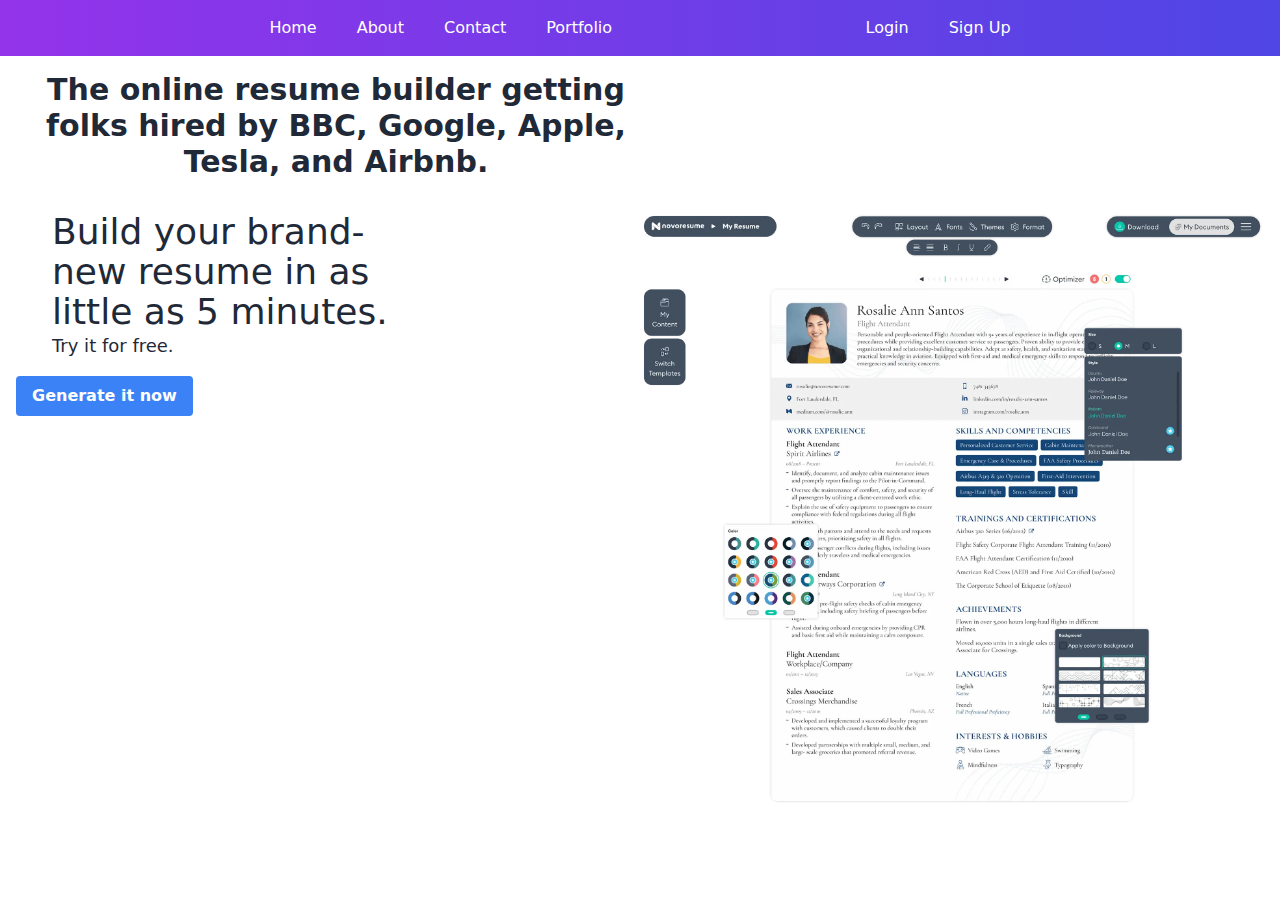
==== src/index.html @ a404d84d "middle section is created" ====
<!DOCTYPE html>
<html lang="en">
<head>
    <meta charset="UTF-8">
    <meta name="viewport" content="width=device-width, initial-scale=1.0">
    <title>Document</title>
    <link rel="stylesheet" href="output.css">
</head>
<body>
   <!-- navbar -->
   <nav class="flex justify-evenly items-center bg-gradient-to-r from-purple-600 to-indigo-600 p-4 fixed top-0 left-0 right-0">
    <ul class="flex gap-10">
        <li><a href="index.html" class="text-white hover:text-yellow-300">Home</a></li>
        <li><a href="about.html" class="text-white hover:text-yellow-300">About</a></li>
        <li><a href="contact.html" class="text-white hover:text-yellow-300">Contact</a></li>
        <li><a href="https://prateekyadav01.github.io/Prateek-portfolio/" class="text-white hover:text-yellow-300">Portfolio</a></li>
    </ul>
    <ul class="flex gap-10">
        <li><a href="" class="text-white hover:text-yellow-300">Login</a></li>
        <li><a href="" class="text-white hover:text-yellow-300">Sign Up</a></li>
    </ul>
</nav>


    <!-- middle  -->
    <div class="container mx-auto px-4 py-8 mt-10">
        <h1 class="text-3xl md:text-2xl lg:text-3xl w-[50vw] font-semibold text-center text-gray-800 mb-8">The online resume builder getting folks hired by BBC, Google, Apple, Tesla, and Airbnb.</h1>
        <div class="flex flex-col md:flex-row  justify-center">
            <div class="text-center md:text-left md:w-1/2 md:pr-8">
                <h2 class="text-2xl md:text-3xl lg:text-4xl w-[30vw] ml-9 text-gray-800 mb-4">Build your brand-new resume in as little as 5 minutes.
                    <span class="block text-sm md:text-base lg:text-lg">Try it for free.</span>
                </h2>
                <button class="bg-blue-500 hover:bg-blue-600 text-white font-bold py-2 px-4 rounded">Generate it now</button>
            </div>
            <div class="md:w-1/2 mt-6 md:mt-0">
                <img class="w-full h-auto" src="../images/middleImage.webp" alt="Desktop_Image">
            </div>
        </div>
    </div>
    

</body>
</html>
---- src/output.css ----
/*
! tailwindcss v3.4.3 | MIT License | https://tailwindcss.com
*/

/*
1. Prevent padding and border from affecting element width. (https://github.com/mozdevs/cssremedy/issues/4)
2. Allow adding a border to an element by just adding a border-width. (https://github.com/tailwindcss/tailwindcss/pull/116)
*/

*,
::before,
::after {
  box-sizing: border-box;
  /* 1 */
  border-width: 0;
  /* 2 */
  border-style: solid;
  /* 2 */
  border-color: #e5e7eb;
  /* 2 */
}

::before,
::after {
  --tw-content: '';
}

/*
1. Use a consistent sensible line-height in all browsers.
2. Prevent adjustments of font size after orientation changes in iOS.
3. Use a more readable tab size.
4. Use the user's configured `sans` font-family by default.
5. Use the user's configured `sans` font-feature-settings by default.
6. Use the user's configured `sans` font-variation-settings by default.
7. Disable tap highlights on iOS
*/

html,
:host {
  line-height: 1.5;
  /* 1 */
  -webkit-text-size-adjust: 100%;
  /* 2 */
  -moz-tab-size: 4;
  /* 3 */
  -o-tab-size: 4;
     tab-size: 4;
  /* 3 */
  font-family: ui-sans-serif, system-ui, sans-serif, "Apple Color Emoji", "Segoe UI Emoji", "Segoe UI Symbol", "Noto Color Emoji";
  /* 4 */
  font-feature-settings: normal;
  /* 5 */
  font-variation-settings: normal;
  /* 6 */
  -webkit-tap-highlight-color: transparent;
  /* 7 */
}

/*
1. Remove the margin in all browsers.
2. Inherit line-height from `html` so users can set them as a class directly on the `html` element.
*/

body {
  margin: 0;
  /* 1 */
  line-height: inherit;
  /* 2 */
}

/*
1. Add the correct height in Firefox.
2. Correct the inheritance of border color in Firefox. (https://bugzilla.mozilla.org/show_bug.cgi?id=190655)
3. Ensure horizontal rules are visible by default.
*/

hr {
  height: 0;
  /* 1 */
  color: inherit;
  /* 2 */
  border-top-width: 1px;
  /* 3 */
}

/*
Add the correct text decoration in Chrome, Edge, and Safari.
*/

abbr:where([title]) {
  -webkit-text-decoration: underline dotted;
          text-decoration: underline dotted;
}

/*
Remove the default font size and weight for headings.
*/

h1,
h2,
h3,
h4,
h5,
h6 {
  font-size: inherit;
  font-weight: inherit;
}

/*
Reset links to optimize for opt-in styling instead of opt-out.
*/

a {
  color: inherit;
  text-decoration: inherit;
}

/*
Add the correct font weight in Edge and Safari.
*/

b,
strong {
  font-weight: bolder;
}

/*
1. Use the user's configured `mono` font-family by default.
2. Use the user's configured `mono` font-feature-settings by default.
3. Use the user's configured `mono` font-variation-settings by default.
4. Correct the odd `em` font sizing in all browsers.
*/

code,
kbd,
samp,
pre {
  font-family: ui-monospace, SFMono-Regular, Menlo, Monaco, Consolas, "Liberation Mono", "Courier New", monospace;
  /* 1 */
  font-feature-settings: normal;
  /* 2 */
  font-variation-settings: normal;
  /* 3 */
  font-size: 1em;
  /* 4 */
}

/*
Add the correct font size in all browsers.
*/

small {
  font-size: 80%;
}

/*
Prevent `sub` and `sup` elements from affecting the line height in all browsers.
*/

sub,
sup {
  font-size: 75%;
  line-height: 0;
  position: relative;
  vertical-align: baseline;
}

sub {
  bottom: -0.25em;
}

sup {
  top: -0.5em;
}

/*
1. Remove text indentation from table contents in Chrome and Safari. (https://bugs.chromium.org/p/chromium/issues/detail?id=999088, https://bugs.webkit.org/show_bug.cgi?id=201297)
2. Correct table border color inheritance in all Chrome and Safari. (https://bugs.chromium.org/p/chromium/issues/detail?id=935729, https://bugs.webkit.org/show_bug.cgi?id=195016)
3. Remove gaps between table borders by default.
*/

table {
  text-indent: 0;
  /* 1 */
  border-color: inherit;
  /* 2 */
  border-collapse: collapse;
  /* 3 */
}

/*
1. Change the font styles in all browsers.
2. Remove the margin in Firefox and Safari.
3. Remove default padding in all browsers.
*/

button,
input,
optgroup,
select,
textarea {
  font-family: inherit;
  /* 1 */
  font-feature-settings: inherit;
  /* 1 */
  font-variation-settings: inherit;
  /* 1 */
  font-size: 100%;
  /* 1 */
  font-weight: inherit;
  /* 1 */
  line-height: inherit;
  /* 1 */
  letter-spacing: inherit;
  /* 1 */
  color: inherit;
  /* 1 */
  margin: 0;
  /* 2 */
  padding: 0;
  /* 3 */
}

/*
Remove the inheritance of text transform in Edge and Firefox.
*/

button,
select {
  text-transform: none;
}

/*
1. Correct the inability to style clickable types in iOS and Safari.
2. Remove default button styles.
*/

button,
input:where([type='button']),
input:where([type='reset']),
input:where([type='submit']) {
  -webkit-appearance: button;
  /* 1 */
  background-color: transparent;
  /* 2 */
  background-image: none;
  /* 2 */
}

/*
Use the modern Firefox focus style for all focusable elements.
*/

:-moz-focusring {
  outline: auto;
}

/*
Remove the additional `:invalid` styles in Firefox. (https://github.com/mozilla/gecko-dev/blob/2f9eacd9d3d995c937b4251a5557d95d494c9be1/layout/style/res/forms.css#L728-L737)
*/

:-moz-ui-invalid {
  box-shadow: none;
}

/*
Add the correct vertical alignment in Chrome and Firefox.
*/

progress {
  vertical-align: baseline;
}

/*
Correct the cursor style of increment and decrement buttons in Safari.
*/

::-webkit-inner-spin-button,
::-webkit-outer-spin-button {
  height: auto;
}

/*
1. Correct the odd appearance in Chrome and Safari.
2. Correct the outline style in Safari.
*/

[type='search'] {
  -webkit-appearance: textfield;
  /* 1 */
  outline-offset: -2px;
  /* 2 */
}

/*
Remove the inner padding in Chrome and Safari on macOS.
*/

::-webkit-search-decoration {
  -webkit-appearance: none;
}

/*
1. Correct the inability to style clickable types in iOS and Safari.
2. Change font properties to `inherit` in Safari.
*/

::-webkit-file-upload-button {
  -webkit-appearance: button;
  /* 1 */
  font: inherit;
  /* 2 */
}

/*
Add the correct display in Chrome and Safari.
*/

summary {
  display: list-item;
}

/*
Removes the default spacing and border for appropriate elements.
*/

blockquote,
dl,
dd,
h1,
h2,
h3,
h4,
h5,
h6,
hr,
figure,
p,
pre {
  margin: 0;
}

fieldset {
  margin: 0;
  padding: 0;
}

legend {
  padding: 0;
}

ol,
ul,
menu {
  list-style: none;
  margin: 0;
  padding: 0;
}

/*
Reset default styling for dialogs.
*/

dialog {
  padding: 0;
}

/*
Prevent resizing textareas horizontally by default.
*/

textarea {
  resize: vertical;
}

/*
1. Reset the default placeholder opacity in Firefox. (https://github.com/tailwindlabs/tailwindcss/issues/3300)
2. Set the default placeholder color to the user's configured gray 400 color.
*/

input::-moz-placeholder, textarea::-moz-placeholder {
  opacity: 1;
  /* 1 */
  color: #9ca3af;
  /* 2 */
}

input::placeholder,
textarea::placeholder {
  opacity: 1;
  /* 1 */
  color: #9ca3af;
  /* 2 */
}

/*
Set the default cursor for buttons.
*/

button,
[role="button"] {
  cursor: pointer;
}

/*
Make sure disabled buttons don't get the pointer cursor.
*/

:disabled {
  cursor: default;
}

/*
1. Make replaced elements `display: block` by default. (https://github.com/mozdevs/cssremedy/issues/14)
2. Add `vertical-align: middle` to align replaced elements more sensibly by default. (https://github.com/jensimmons/cssremedy/issues/14#issuecomment-634934210)
   This can trigger a poorly considered lint error in some tools but is included by design.
*/

img,
svg,
video,
canvas,
audio,
iframe,
embed,
object {
  display: block;
  /* 1 */
  vertical-align: middle;
  /* 2 */
}

/*
Constrain images and videos to the parent width and preserve their intrinsic aspect ratio. (https://github.com/mozdevs/cssremedy/issues/14)
*/

img,
video {
  max-width: 100%;
  height: auto;
}

/* Make elements with the HTML hidden attribute stay hidden by default */

[hidden] {
  display: none;
}

*, ::before, ::after {
  --tw-border-spacing-x: 0;
  --tw-border-spacing-y: 0;
  --tw-translate-x: 0;
  --tw-translate-y: 0;
  --tw-rotate: 0;
  --tw-skew-x: 0;
  --tw-skew-y: 0;
  --tw-scale-x: 1;
  --tw-scale-y: 1;
  --tw-pan-x:  ;
  --tw-pan-y:  ;
  --tw-pinch-zoom:  ;
  --tw-scroll-snap-strictness: proximity;
  --tw-gradient-from-position:  ;
  --tw-gradient-via-position:  ;
  --tw-gradient-to-position:  ;
  --tw-ordinal:  ;
  --tw-slashed-zero:  ;
  --tw-numeric-figure:  ;
  --tw-numeric-spacing:  ;
  --tw-numeric-fraction:  ;
  --tw-ring-inset:  ;
  --tw-ring-offset-width: 0px;
  --tw-ring-offset-color: #fff;
  --tw-ring-color: rgb(59 130 246 / 0.5);
  --tw-ring-offset-shadow: 0 0 #0000;
  --tw-ring-shadow: 0 0 #0000;
  --tw-shadow: 0 0 #0000;
  --tw-shadow-colored: 0 0 #0000;
  --tw-blur:  ;
  --tw-brightness:  ;
  --tw-contrast:  ;
  --tw-grayscale:  ;
  --tw-hue-rotate:  ;
  --tw-invert:  ;
  --tw-saturate:  ;
  --tw-sepia:  ;
  --tw-drop-shadow:  ;
  --tw-backdrop-blur:  ;
  --tw-backdrop-brightness:  ;
  --tw-backdrop-contrast:  ;
  --tw-backdrop-grayscale:  ;
  --tw-backdrop-hue-rotate:  ;
  --tw-backdrop-invert:  ;
  --tw-backdrop-opacity:  ;
  --tw-backdrop-saturate:  ;
  --tw-backdrop-sepia:  ;
  --tw-contain-size:  ;
  --tw-contain-layout:  ;
  --tw-contain-paint:  ;
  --tw-contain-style:  ;
}

::backdrop {
  --tw-border-spacing-x: 0;
  --tw-border-spacing-y: 0;
  --tw-translate-x: 0;
  --tw-translate-y: 0;
  --tw-rotate: 0;
  --tw-skew-x: 0;
  --tw-skew-y: 0;
  --tw-scale-x: 1;
  --tw-scale-y: 1;
  --tw-pan-x:  ;
  --tw-pan-y:  ;
  --tw-pinch-zoom:  ;
  --tw-scroll-snap-strictness: proximity;
  --tw-gradient-from-position:  ;
  --tw-gradient-via-position:  ;
  --tw-gradient-to-position:  ;
  --tw-ordinal:  ;
  --tw-slashed-zero:  ;
  --tw-numeric-figure:  ;
  --tw-numeric-spacing:  ;
  --tw-numeric-fraction:  ;
  --tw-ring-inset:  ;
  --tw-ring-offset-width: 0px;
  --tw-ring-offset-color: #fff;
  --tw-ring-color: rgb(59 130 246 / 0.5);
  --tw-ring-offset-shadow: 0 0 #0000;
  --tw-ring-shadow: 0 0 #0000;
  --tw-shadow: 0 0 #0000;
  --tw-shadow-colored: 0 0 #0000;
  --tw-blur:  ;
  --tw-brightness:  ;
  --tw-contrast:  ;
  --tw-grayscale:  ;
  --tw-hue-rotate:  ;
  --tw-invert:  ;
  --tw-saturate:  ;
  --tw-sepia:  ;
  --tw-drop-shadow:  ;
  --tw-backdrop-blur:  ;
  --tw-backdrop-brightness:  ;
  --tw-backdrop-contrast:  ;
  --tw-backdrop-grayscale:  ;
  --tw-backdrop-hue-rotate:  ;
  --tw-backdrop-invert:  ;
  --tw-backdrop-opacity:  ;
  --tw-backdrop-saturate:  ;
  --tw-backdrop-sepia:  ;
  --tw-contain-size:  ;
  --tw-contain-layout:  ;
  --tw-contain-paint:  ;
  --tw-contain-style:  ;
}

.container {
  width: 100%;
}

@media (min-width: 640px) {
  .container {
    max-width: 640px;
  }
}

@media (min-width: 768px) {
  .container {
    max-width: 768px;
  }
}

@media (min-width: 1024px) {
  .container {
    max-width: 1024px;
  }
}

@media (min-width: 1280px) {
  .container {
    max-width: 1280px;
  }
}

@media (min-width: 1536px) {
  .container {
    max-width: 1536px;
  }
}

.fixed {
  position: fixed;
}

.top-0 {
  top: 0px;
}

.left-0 {
  left: 0px;
}

.right-0 {
  right: 0px;
}

.mx-auto {
  margin-left: auto;
  margin-right: auto;
}

.mb-4 {
  margin-bottom: 1rem;
}

.mb-8 {
  margin-bottom: 2rem;
}

.mt-6 {
  margin-top: 1.5rem;
}

.mt-10 {
  margin-top: 2.5rem;
}

.ml-9 {
  margin-left: 2.25rem;
}

.block {
  display: block;
}

.flex {
  display: flex;
}

.h-\[\] {
  height: ;
}

.h-\[80vh\] {
  height: 80vh;
}

.h-\[100vh\] {
  height: 100vh;
}

.h-\[120vh\] {
  height: 120vh;
}

.h-auto {
  height: auto;
}

.w-\[\] {
  width: ;
}

.w-\[80\] {
  width: 80;
}

.w-\[80vw\] {
  width: 80vw;
}

.w-\[100vw\] {
  width: 100vw;
}

.w-full {
  width: 100%;
}

.w-\[30vw\] {
  width: 30vw;
}

.w-\[50vw\] {
  width: 50vw;
}

.flex-col {
  flex-direction: column;
}

.items-center {
  align-items: center;
}

.justify-center {
  justify-content: center;
}

.justify-between {
  justify-content: space-between;
}

.justify-evenly {
  justify-content: space-evenly;
}

.gap-4 {
  gap: 1rem;
}

.gap-10 {
  gap: 2.5rem;
}

.rounded {
  border-radius: 0.25rem;
}

.bg-slate-600 {
  --tw-bg-opacity: 1;
  background-color: rgb(71 85 105 / var(--tw-bg-opacity));
}

.bg-gray-200 {
  --tw-bg-opacity: 1;
  background-color: rgb(229 231 235 / var(--tw-bg-opacity));
}

.bg-gray-600 {
  --tw-bg-opacity: 1;
  background-color: rgb(75 85 99 / var(--tw-bg-opacity));
}

.bg-blue-500 {
  --tw-bg-opacity: 1;
  background-color: rgb(59 130 246 / var(--tw-bg-opacity));
}

.bg-gradient-to-r {
  background-image: linear-gradient(to right, var(--tw-gradient-stops));
}

.from-purple-600 {
  --tw-gradient-from: #9333ea var(--tw-gradient-from-position);
  --tw-gradient-to: rgb(147 51 234 / 0) var(--tw-gradient-to-position);
  --tw-gradient-stops: var(--tw-gradient-from), var(--tw-gradient-to);
}

.to-indigo-600 {
  --tw-gradient-to: #4f46e5 var(--tw-gradient-to-position);
}

.p-4 {
  padding: 1rem;
}

.px-4 {
  padding-left: 1rem;
  padding-right: 1rem;
}

.py-2 {
  padding-top: 0.5rem;
  padding-bottom: 0.5rem;
}

.py-8 {
  padding-top: 2rem;
  padding-bottom: 2rem;
}

.text-center {
  text-align: center;
}

.text-4xl {
  font-size: 2.25rem;
  line-height: 2.5rem;
}

.text-2xl {
  font-size: 1.5rem;
  line-height: 2rem;
}

.text-3xl {
  font-size: 1.875rem;
  line-height: 2.25rem;
}

.text-sm {
  font-size: 0.875rem;
  line-height: 1.25rem;
}

.font-bold {
  font-weight: 700;
}

.font-semibold {
  font-weight: 600;
}

.text-blue-600 {
  --tw-text-opacity: 1;
  color: rgb(37 99 235 / var(--tw-text-opacity));
}

.text-black {
  --tw-text-opacity: 1;
  color: rgb(0 0 0 / var(--tw-text-opacity));
}

.text-white {
  --tw-text-opacity: 1;
  color: rgb(255 255 255 / var(--tw-text-opacity));
}

.text-gray-800 {
  --tw-text-opacity: 1;
  color: rgb(31 41 55 / var(--tw-text-opacity));
}

.hover\:bg-blue-600:hover {
  --tw-bg-opacity: 1;
  background-color: rgb(37 99 235 / var(--tw-bg-opacity));
}

.hover\:text-blue-800:hover {
  --tw-text-opacity: 1;
  color: rgb(30 64 175 / var(--tw-text-opacity));
}

.hover\:text-yellow-300:hover {
  --tw-text-opacity: 1;
  color: rgb(253 224 71 / var(--tw-text-opacity));
}

@media (min-width: 768px) {
  .md\:mt-0 {
    margin-top: 0px;
  }

  .md\:w-1\/2 {
    width: 50%;
  }

  .md\:flex-row {
    flex-direction: row;
  }

  .md\:pr-8 {
    padding-right: 2rem;
  }

  .md\:text-left {
    text-align: left;
  }

  .md\:text-3xl {
    font-size: 1.875rem;
    line-height: 2.25rem;
  }

  .md\:text-4xl {
    font-size: 2.25rem;
    line-height: 2.5rem;
  }

  .md\:text-base {
    font-size: 1rem;
    line-height: 1.5rem;
  }

  .md\:text-2xl {
    font-size: 1.5rem;
    line-height: 2rem;
  }
}

@media (min-width: 1024px) {
  .lg\:text-4xl {
    font-size: 2.25rem;
    line-height: 2.5rem;
  }

  .lg\:text-5xl {
    font-size: 3rem;
    line-height: 1;
  }

  .lg\:text-lg {
    font-size: 1.125rem;
    line-height: 1.75rem;
  }

  .lg\:text-3xl {
    font-size: 1.875rem;
    line-height: 2.25rem;
  }
}
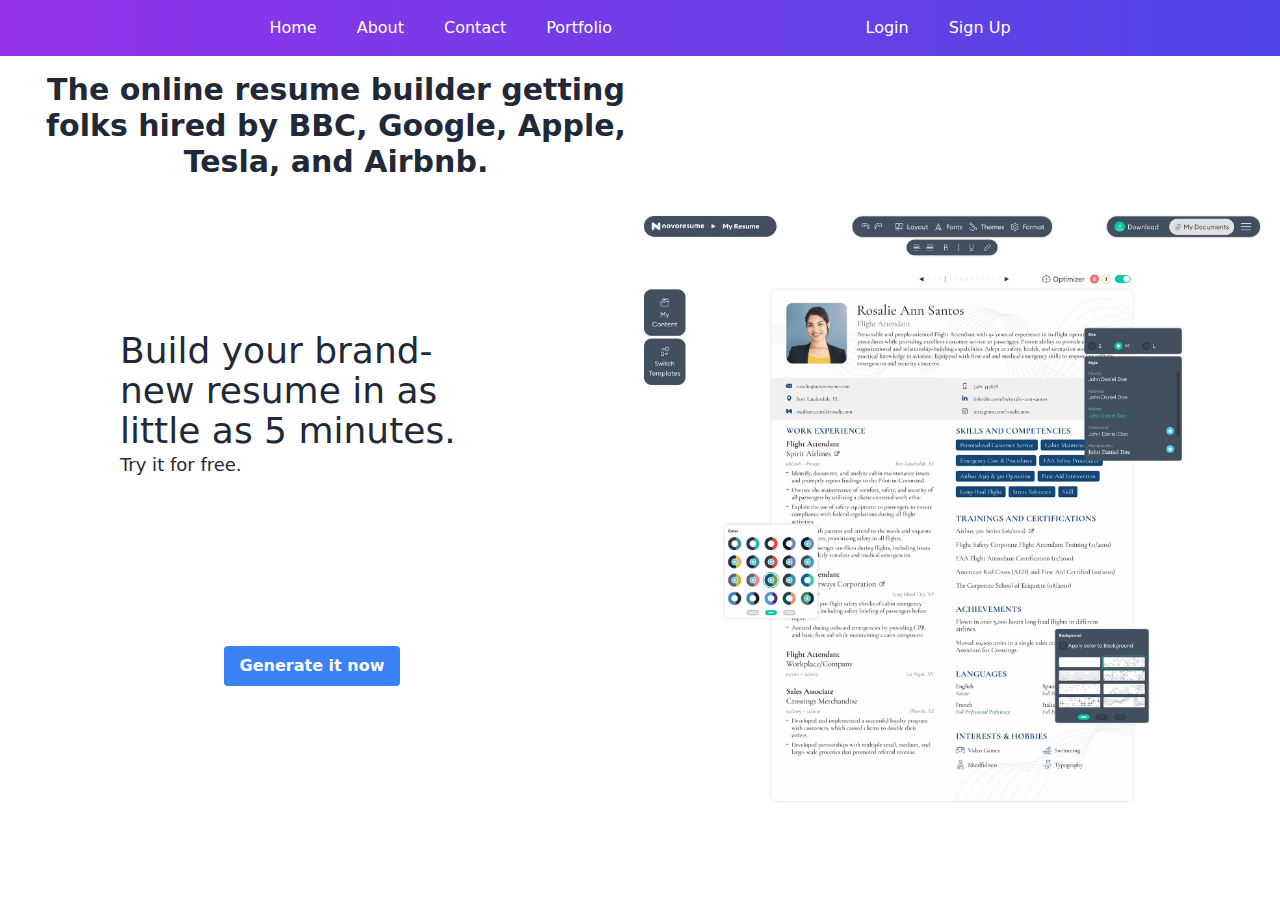
==== commit cfb280c9: "done" ====
--- a/src/index.html
+++ b/src/index.html
@@ -16,8 +16,8 @@
         <li><a href="https://prateekyadav01.github.io/Prateek-portfolio/" class="text-white hover:text-yellow-300">Portfolio</a></li>
     </ul>
     <ul class="flex gap-10">
-        <li><a href="" class="text-white hover:text-yellow-300">Login</a></li>
-        <li><a href="" class="text-white hover:text-yellow-300">Sign Up</a></li>
+        <li><a href="../auth/login.html" class="text-white hover:text-yellow-300">Login</a></li>
+        <li><a href="../auth/signup.html" class="text-white hover:text-yellow-300">Sign Up</a></li>
     </ul>
 </nav>
 
@@ -26,13 +26,13 @@
     <div class="container mx-auto px-4 py-8 mt-10">
         <h1 class="text-3xl md:text-2xl lg:text-3xl w-[50vw] font-semibold text-center text-gray-800 mb-8">The online resume builder getting folks hired by BBC, Google, Apple, Tesla, and Airbnb.</h1>
         <div class="flex flex-col md:flex-row  justify-center">
-            <div class="text-center md:text-left md:w-1/2 md:pr-8">
-                <h2 class="text-2xl md:text-3xl lg:text-4xl w-[30vw] ml-9 text-gray-800 mb-4">Build your brand-new resume in as little as 5 minutes.
+            <div class="text-center md:text-left md:w-1/2 md:pr-8 flex flex-col gap-8 items-center justify-evenly">
+                <h2 class="text-2xl md:text-3xl lg:text-4xl w-[30vw]  text-gray-800 mb-4">Build your brand-new resume in as little as 5 minutes.
                     <span class="block text-sm md:text-base lg:text-lg">Try it for free.</span>
                 </h2>
-                <button class="bg-blue-500 hover:bg-blue-600 text-white font-bold py-2 px-4 rounded">Generate it now</button>
+                <button class="bg-blue-500 hover:bg-blue-600 text-white font-bold py-2 px-4 rounded ">Generate it now</button>
             </div>
-            <div class="md:w-1/2 mt-6 md:mt-0">
+            <div class="md:w-1/2 mt-6 md:mt-0 flex justify-center">
                 <img class="w-full h-auto" src="../images/middleImage.webp" alt="Desktop_Image">
             </div>
         </div>
--- a/src/output.css
+++ b/src/output.css
@@ -629,6 +629,10 @@
   margin-left: 2.25rem;
 }
 
+.ml-10 {
+  margin-left: 2.5rem;
+}
+
 .block {
   display: block;
 }
@@ -685,6 +689,22 @@
   width: 50vw;
 }
 
+.w-\[10\] {
+  width: 10;
+}
+
+.w-\[10\%\] {
+  width: 10%;
+}
+
+.w-\[10px\] {
+  width: 10px;
+}
+
+.w-\[30\%\] {
+  width: 30%;
+}
+
 .flex-col {
   flex-direction: column;
 }
@@ -711,6 +731,14 @@
 
 .gap-10 {
   gap: 2.5rem;
+}
+
+.gap-7 {
+  gap: 1.75rem;
+}
+
+.gap-8 {
+  gap: 2rem;
 }
 
 .rounded {
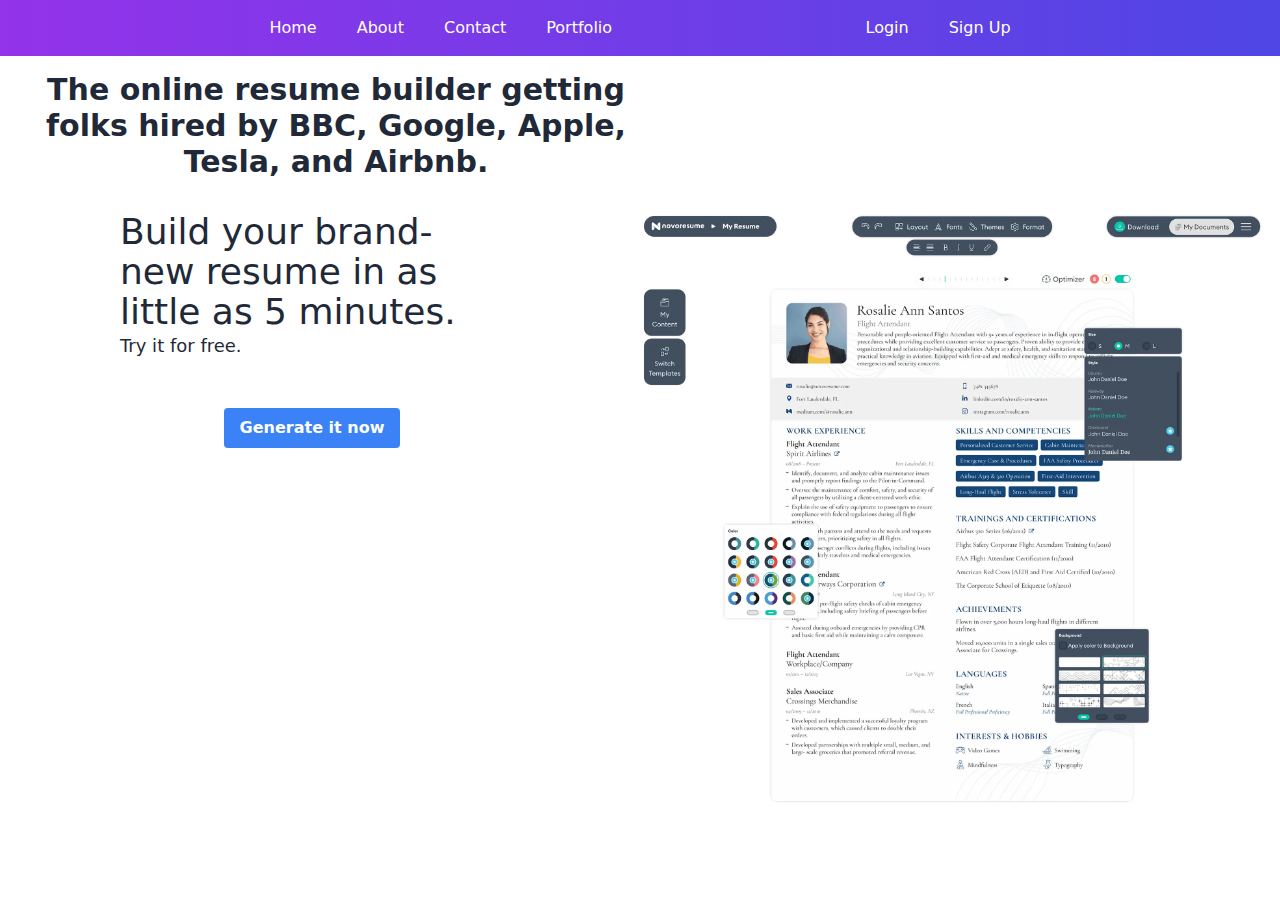
==== commit 4690db0c: "login page" ====
--- a/src/index.html
+++ b/src/index.html
@@ -3,7 +3,7 @@
 <head>
     <meta charset="UTF-8">
     <meta name="viewport" content="width=device-width, initial-scale=1.0">
-    <title>Document</title>
+    <title>Home Page</title>
     <link rel="stylesheet" href="output.css">
 </head>
 <body>
@@ -26,11 +26,11 @@
     <div class="container mx-auto px-4 py-8 mt-10">
         <h1 class="text-3xl md:text-2xl lg:text-3xl w-[50vw] font-semibold text-center text-gray-800 mb-8">The online resume builder getting folks hired by BBC, Google, Apple, Tesla, and Airbnb.</h1>
         <div class="flex flex-col md:flex-row  justify-center">
-            <div class="text-center md:text-left md:w-1/2 md:pr-8 flex flex-col gap-8 items-center justify-evenly">
+            <div class="text-center md:text-left md:w-1/2 md:pr-8 flex flex-col gap-8 items-center ">
                 <h2 class="text-2xl md:text-3xl lg:text-4xl w-[30vw]  text-gray-800 mb-4">Build your brand-new resume in as little as 5 minutes.
                     <span class="block text-sm md:text-base lg:text-lg">Try it for free.</span>
                 </h2>
-                <button class="bg-blue-500 hover:bg-blue-600 text-white font-bold py-2 px-4 rounded ">Generate it now</button>
+               <a href="../auth/signup.html"> <button class="bg-blue-500 hover:bg-blue-600 text-white font-bold py-2 px-4 rounded ">Generate it now</button></a>
             </div>
             <div class="md:w-1/2 mt-6 md:mt-0 flex justify-center">
                 <img class="w-full h-auto" src="../images/middleImage.webp" alt="Desktop_Image">
@@ -38,6 +38,7 @@
         </div>
     </div>
     
-
+    <!-- middle second -->
+    
 </body>
 </html>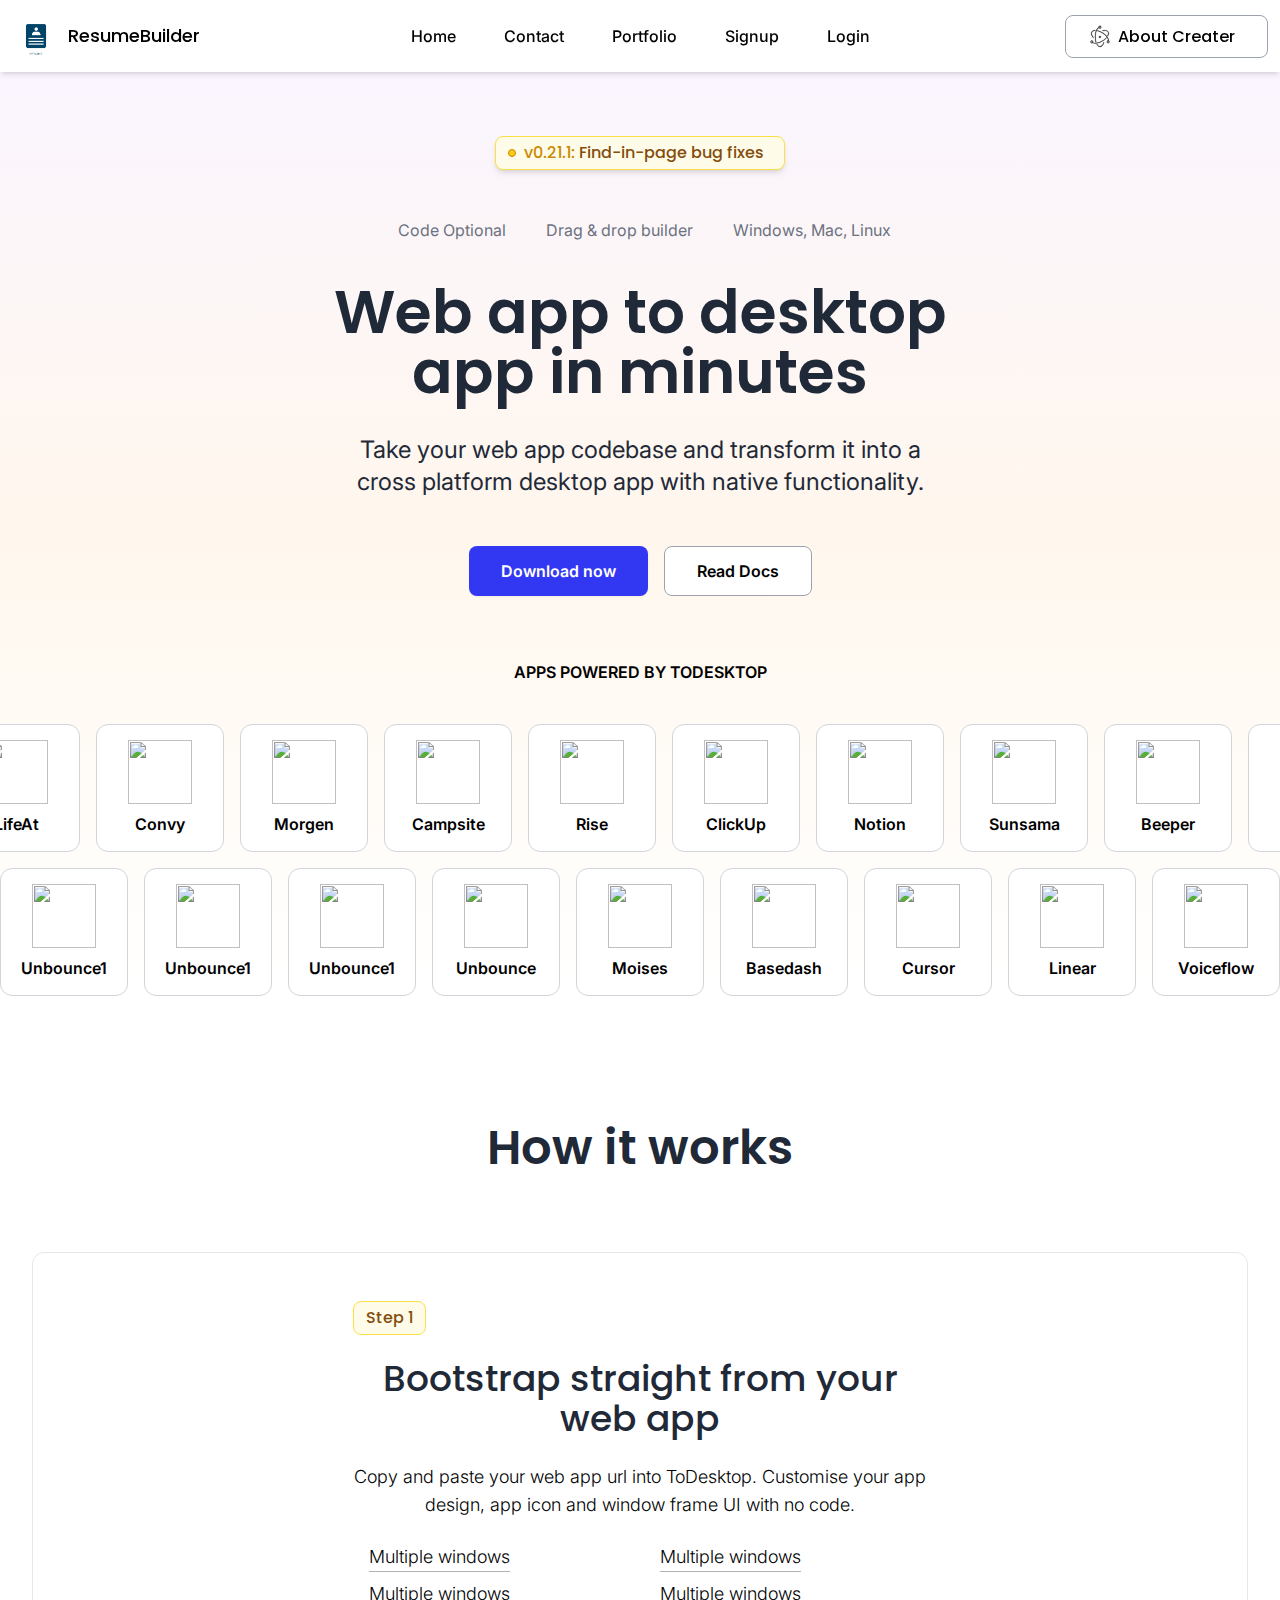
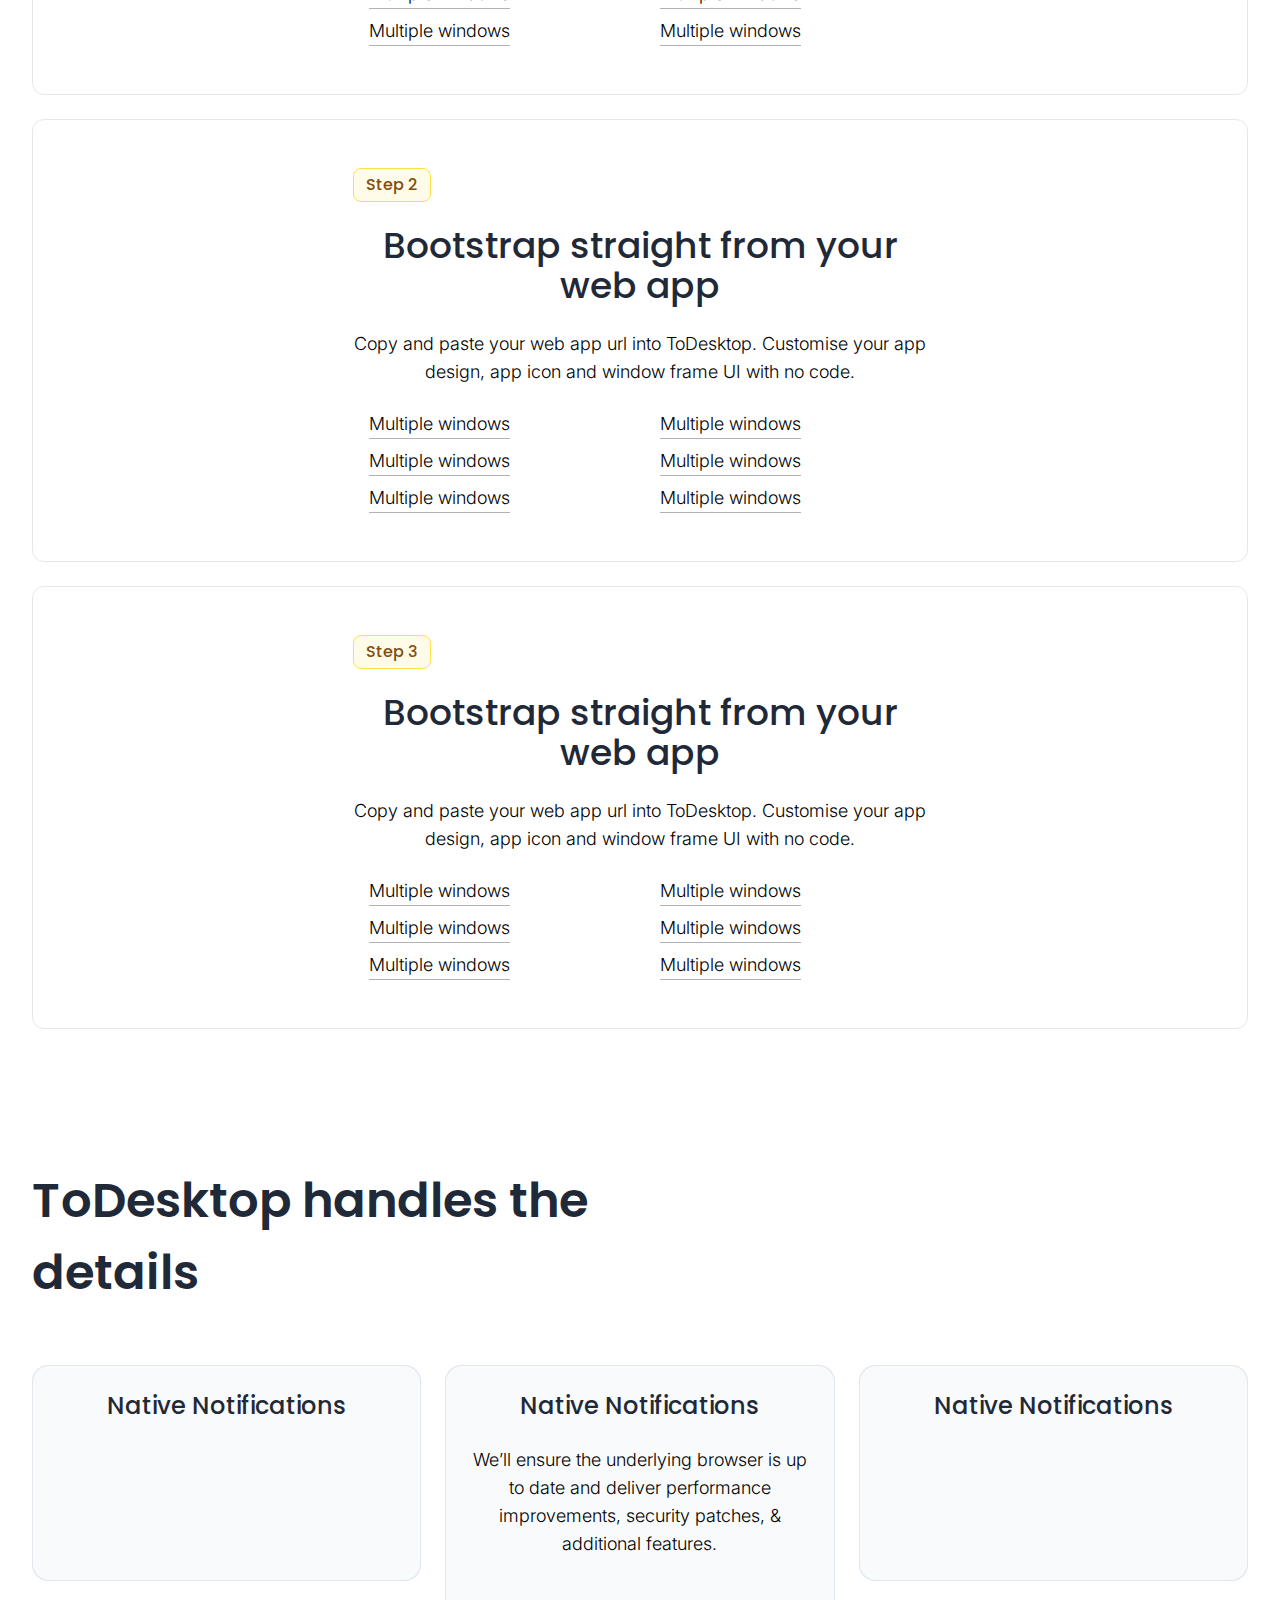
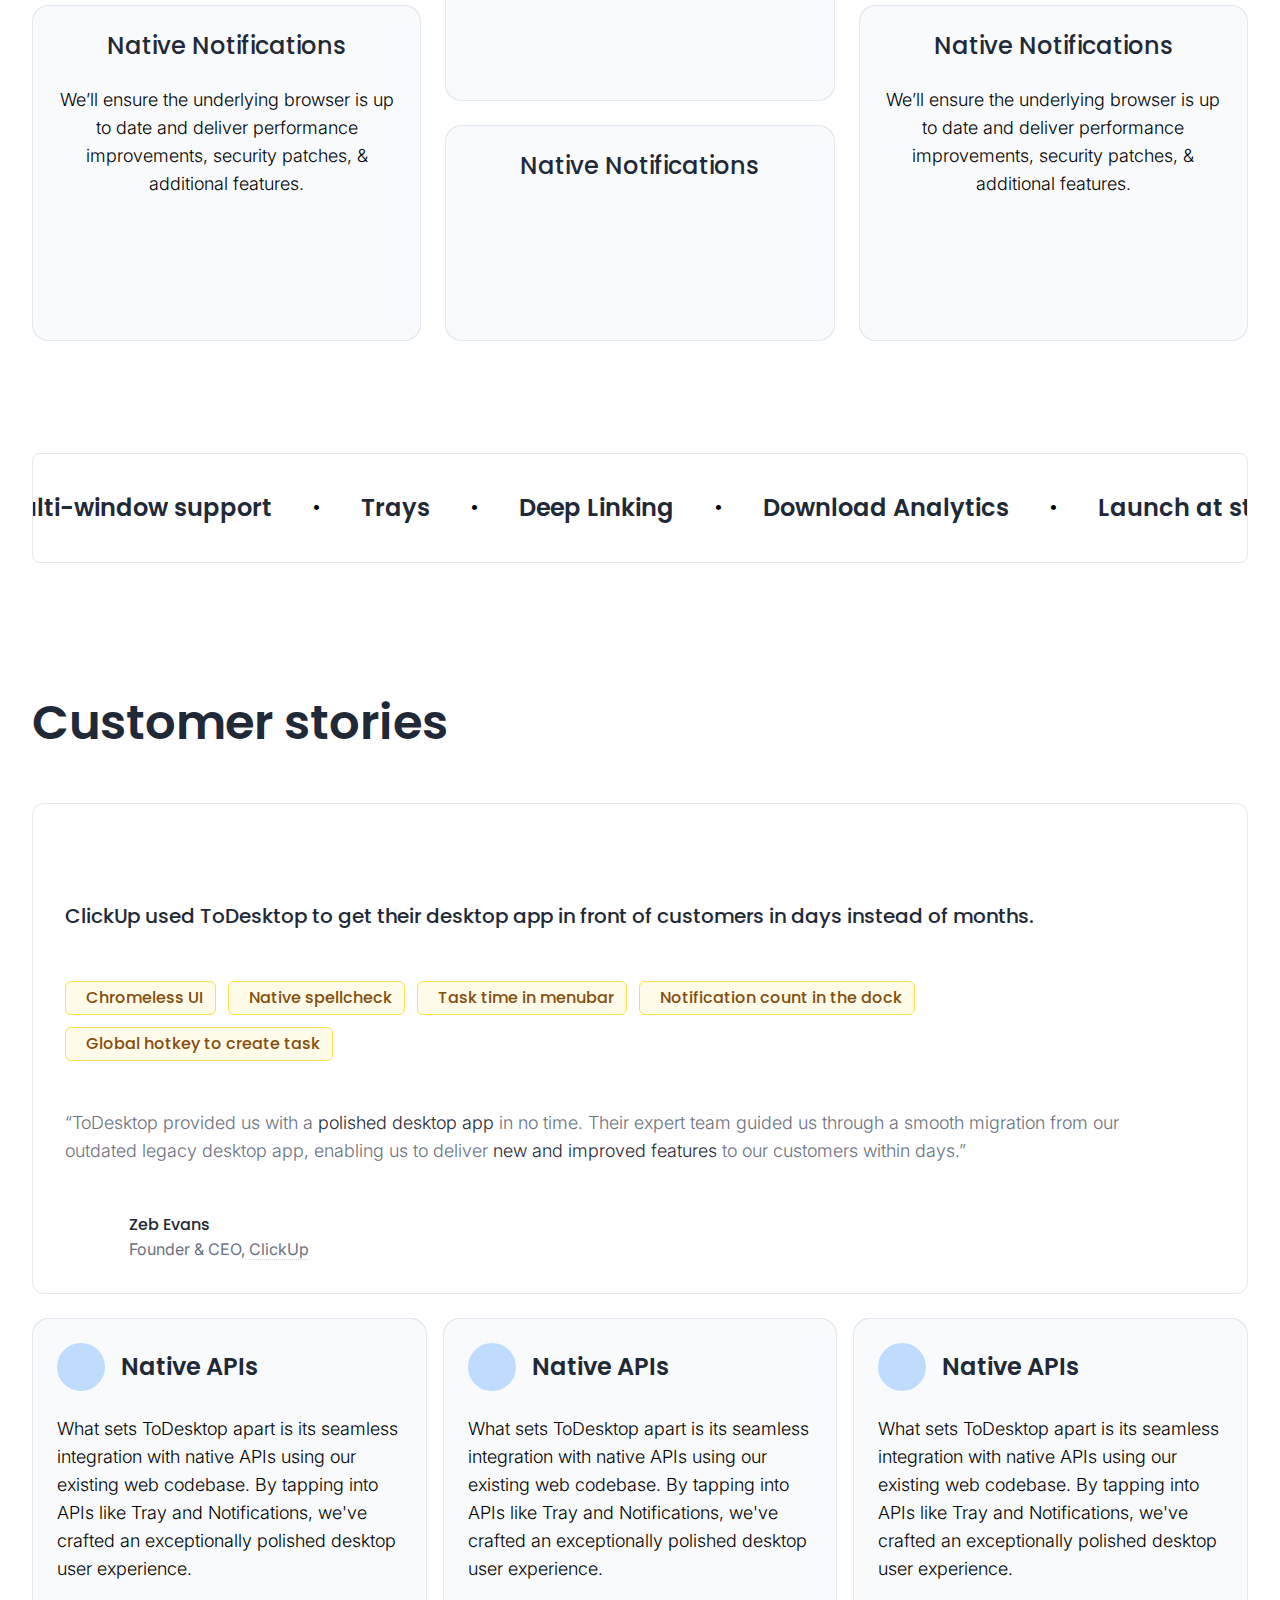
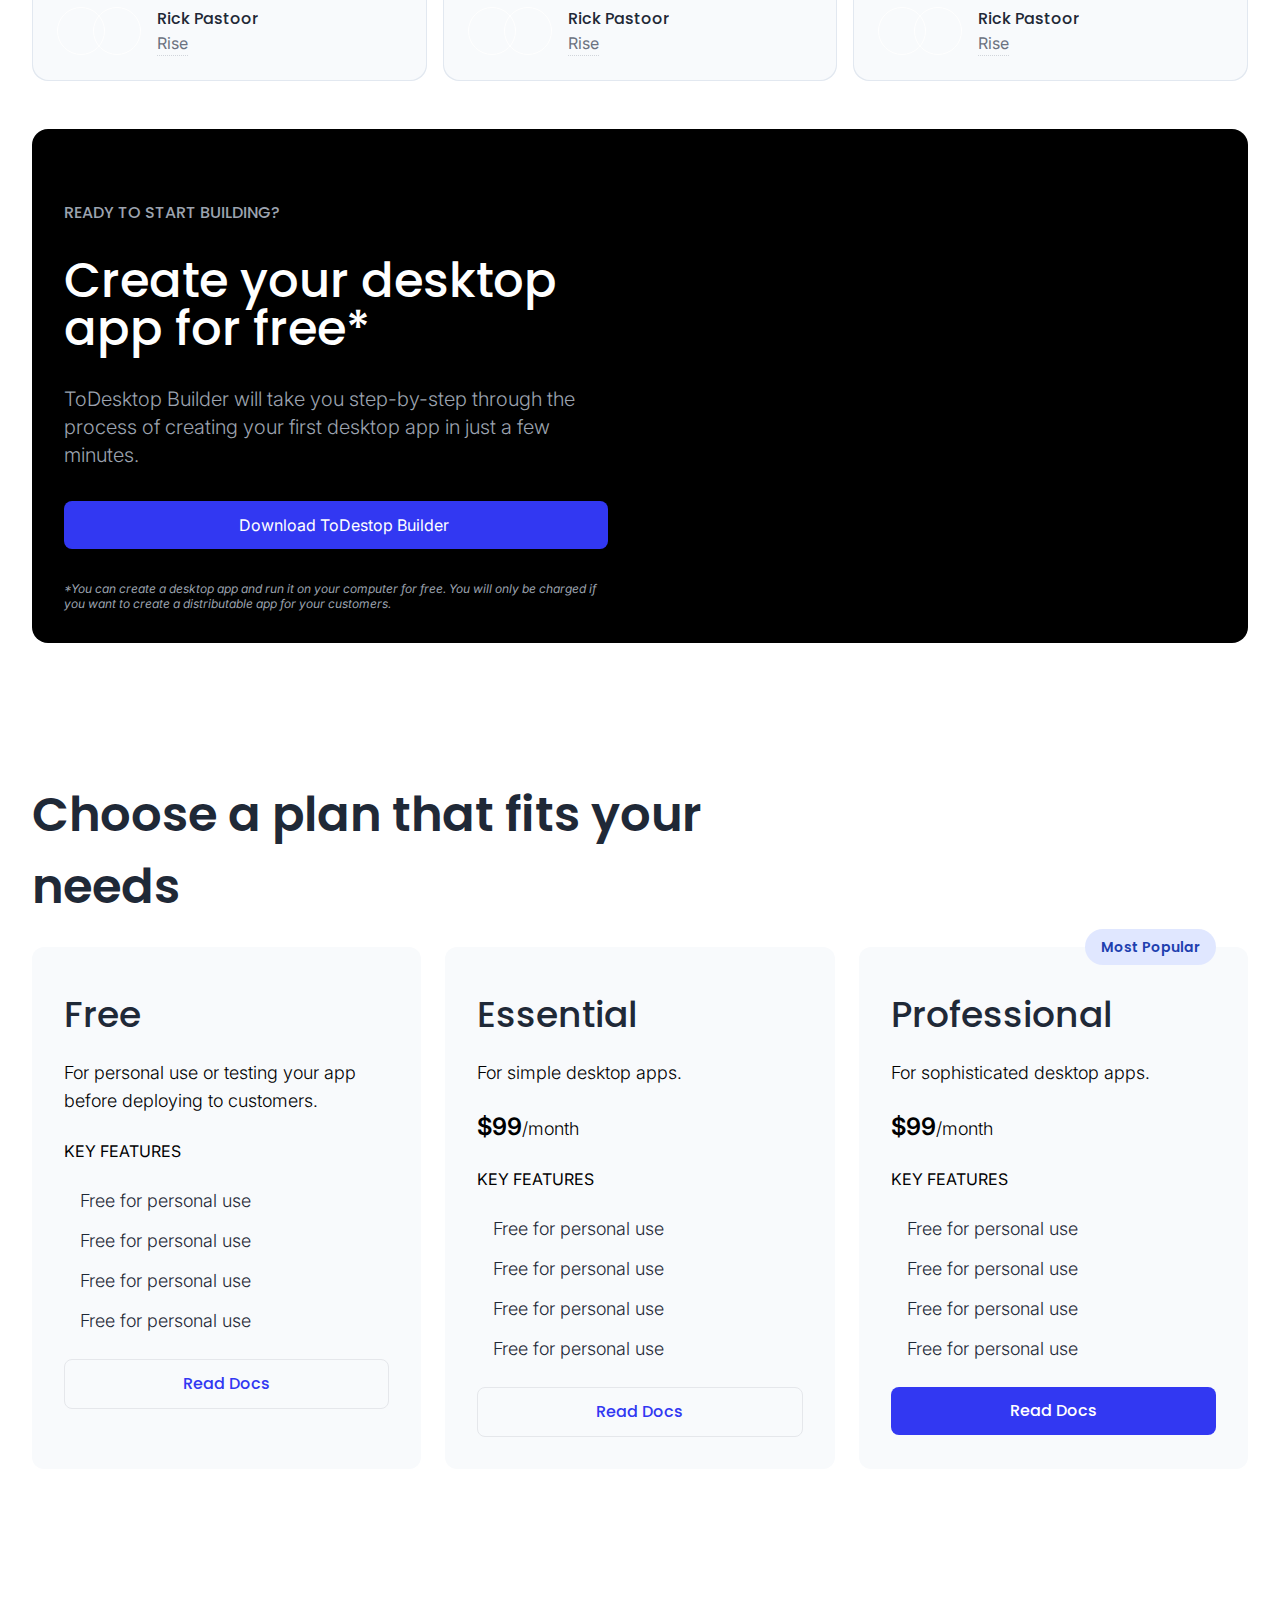
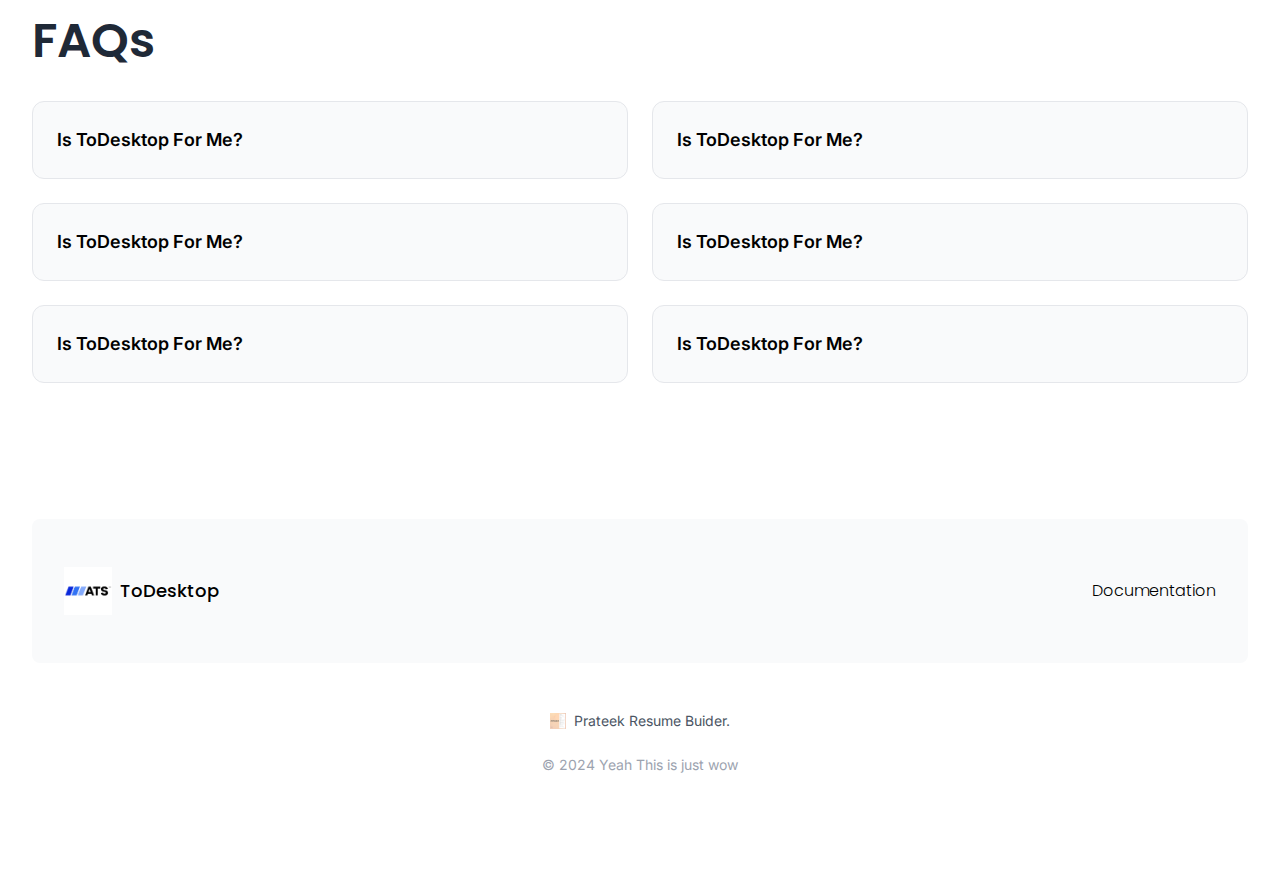
==== commit 303241cf: "done" ====
--- a/src/index.html
+++ b/src/index.html
@@ -2,28 +2,71 @@
 <html lang="en">
 <head>
     <meta charset="UTF-8">
+    <meta http-equiv="X-UA-Compatible" content="IE=edge">
     <meta name="viewport" content="width=device-width, initial-scale=1.0">
     <title>Home Page</title>
     <link rel="stylesheet" href="output.css">
+    <!-- <link rel="stylesheet" href="https://cdnjs.cloudflare.com/ajax/libs/font-awesome/6.1.1/css/all.min.css" /> -->
+    <!-- <script src="https://cdn.tailwindcss.com"></script> -->
+    <!-- <link rel="stylesheet" href="output.css"> -->
 </head>
 <body>
    <!-- navbar -->
-   <nav class="flex justify-evenly items-center bg-gradient-to-r from-purple-600 to-indigo-600 p-4 fixed top-0 left-0 right-0">
-    <ul class="flex gap-10">
-        <li><a href="index.html" class="text-white hover:text-yellow-300">Home</a></li>
-        <li><a href="about.html" class="text-white hover:text-yellow-300">About</a></li>
-        <li><a href="contact.html" class="text-white hover:text-yellow-300">Contact</a></li>
-        <li><a href="https://prateekyadav01.github.io/Prateek-portfolio/" class="text-white hover:text-yellow-300">Portfolio</a></li>
-    </ul>
-    <ul class="flex gap-10">
-        <li><a href="../auth/login.html" class="text-white hover:text-yellow-300">Login</a></li>
-        <li><a href="../auth/signup.html" class="text-white hover:text-yellow-300">Sign Up</a></li>
-    </ul>
+   <nav class="p-3 flex bg-white justify-between items-center fixed top-0 left-0 right-0 z-20 shadow-md">
+    <a href="#" id="brand" class="flex gap-2 items-center flex-1">
+        <img class="object-cover max-w-12 max-h-12" src="../images/logo.jpg" alt="Logo">
+        <span class="text-lg font-medium font-display">ResumeBuilder</span>
+    </a>
+    <div id="nav-menu" class="hidden lg:flex gap-12">
+        <a href="#" class="font-medium hover:text-primary">Home</a>
+        <a href="" class="font-medium hover:text-primary">Contact</a>
+        <a href="https://prateekyadav01.github.io/Prateek-portfolio/" class="font-medium hover:text-primary">Portfolio</a>
+        <a href="../auth/signup.html" class="font-medium hover:text-primary">Signup</a>
+        <a href="../auth/login.html" class="font-medium hover:text-primary">Login</a>
+    </div>
+    <div class="hidden lg:flex flex-1 justify-end">
+        <button class="flex gap-2 items-center border border-gray-400 px-6 py-2 rounded-lg hover:border-gray-600">
+            <img src="../images/asset 1.svg" alt="">
+            <a href="linkedin.com/in/prateek-yadav-a7714620a"><span class="font-display font-medium">About Creater</span></a>
+            <i class="fa-solid fa-arrow-right"></i>
+        </button>
+    </div>
+    
+
+    <button class="p-2 lg:hidden" onclick="handleMenu()">
+        <i class="fa-solid fa-bars text-gray-600"></i>
+    </button>
+
+    <div id="nav-dialog" class="hidden fixed z-10 md:hidden bg-white inset-0 p-3">
+        <div id="nav-bar" class="flex justify-between">
+            <a href="#" id="brand" class="flex gap-2 items-center">
+                <img class="object-cover max-w-12 max-h-12" src="./assets/asset 0.png" alt="Logo">
+                <span class="text-lg font-medium font-display">ToDesktop</span>
+            </a>
+            <button class="p-2 md:hidden" onclick="handleMenu()">
+                <i class="fa-solid fa-xmark text-gray-600"></i>
+            </button>
+        </div>
+        <div class="mt-6">
+            <a href="#" class="font-medium m-3 p-3 hover:bg-gray-50 block rounded-lg">Pricing</a>
+            <a href="#" class="font-medium m-3 p-3 hover:bg-gray-50 block rounded-lg">Docs</a>
+            <a href="#" class="font-medium m-3 p-3 hover:bg-gray-50 block rounded-lg">Changelog</a>
+            <a href="#" class="font-medium m-3 p-3 hover:bg-gray-50 block rounded-lg">Blogs</a>
+            <a href="#" class="font-medium m-3 p-3 hover:bg-gray-50 block rounded-lg">Login</a>
+
+        </div>
+        <div class="h-[1px] bg-gray-300"></div>
+        <button class="mt-6 w-full flex gap-2 items-center  px-6 py-4 rounded-lg hover:bg-gray-50">
+            <img src="./assets/asset 1.svg" alt="">
+            <span>Electron Developers</span>
+        </button>
+    </div>
+
 </nav>
 
 
     <!-- middle  -->
-    <div class="container mx-auto px-4 py-8 mt-10">
+    <!-- <div class="container mx-auto px-4 py-8 mt-10">
         <h1 class="text-3xl md:text-2xl lg:text-3xl w-[50vw] font-semibold text-center text-gray-800 mb-8">The online resume builder getting folks hired by BBC, Google, Apple, Tesla, and Airbnb.</h1>
         <div class="flex flex-col md:flex-row  justify-center">
             <div class="text-center md:text-left md:w-1/2 md:pr-8 flex flex-col gap-8 items-center ">
@@ -36,9 +79,707 @@
                 <img class="w-full h-auto" src="../images/middleImage.webp" alt="Desktop_Image">
             </div>
         </div>
-    </div>
+    </div> -->
     
     <!-- middle second -->
-    
+   
+    <main class="mt-16">
+        <!-- Hero section -->
+        <div id="hero" class="min-h-screen bg-gradient-to-b from-purple-50 via-orange-50 to-transparent">
+           <div id="hero-container" class="max-w-4xl mx-auto px-6 pt-6 pb-16 flex flex-col sm:items-center sm:text-center sm:pt-12 sm:max-w-2xl">
+                <div id="version-text" class="flex items-center my-6 gap-2 border border-yellow-300 
+                bg-yellow-50 rounded-lg px-3 py-1 w-fit shadow-md hover:shadow-lg hover:-translate-y-1 transition group">
+                    <div class="w-2 h-2 bg-yellow-400 rounded-full border border-yellow-600"></div>
+                    <p class="font-display font-medium text-yellow-600">v0.21.1: <span class="text-yellow-800">Find-in-page bug fixes</span></p>
+                    <i class="fa-solid fa-arrow-right text-yellow-600 group-hover:translate-x-1 transition duration-300"></i>
+                </div>
+                <div id="hero-features" class="hidden sm:flex gap-8 my-6">
+                    <div class="flex justify-center gap-2 items-center text-gray-500">
+                        <i class="fa-regular fa-file-code text-sm"></i>
+                        <p>Code Optional</p>
+                    </div>
+                    <div class="flex justify-center gap-2 items-center text-gray-500">
+                        <i class="fa-solid fa-hand-back-fist"></i>
+                        <p>Drag & drop builder</p>
+                    </div>
+                    <div class="flex justify-center gap-2 items-center text-gray-500">
+                        <i class="fa-solid fa-laptop"></i>
+                        <p>Windows, Mac, Linux</p>
+                    </div>
+                </div>
+                <h1 class="text-4xl font-semibold leading-snug mt-4 sm:text-6xl">Web app to desktop app in minutes</h1>
+                <p class="text-xl mt-4 sm:text-2xl sm:mt-8 text-gray-800">Take your web app codebase and transform it into a cross platform desktop app with native functionality.</p>
+                <div id="buttons-container" class="mt-12 flex gap-4 flex-col sm:flex-row">
+                    <button class="px-8 py-3 font-semibold rounded-lg text-white bg-primary shadow-sm hover:bg-opacity-90">Download now</button>
+                    <button class="px-8 py-3 font-semibold rounded-lg bg-white border border-gray-400 hover:border-gray-800">Read Docs</button>
+                </div>
+           </div>
+           <div id="companies-container" class="flex flex-col gap-10">
+                <div id="companies-title" class="flex justify-center gap-2">
+                    <img class="translate-y-2" src="./assets/asset 2.svg" alt="">
+                    <span class="font-semibold">APPS POWERED BY TODESKTOP</span>
+                    <img class="-scale-x-100 translate-y-2" src="./assets/asset 2.svg" alt="">
+                </div>
+                <div id="lines-group" class="flex flex-col gap-4">
+                    <div id="line1" class="flex gap-4 w-screen -translate-x-48 transition-transform ease-linear">
+                        <div class="flex flex-col justify-center gap-2 items-center min-w-24 min-h-24 bg-white rounded-xl border border-gray-300 md:min-h-32 md:min-w-32">
+                            <img src="./assets/asset 3.png" class="w-12 h-12 md:w-16 md:h-16" alt="">
+                            <span class="text-[12px] font-semibold lg:text-[16px]">Unbounce1</span>
+                        </div>
+                        <div class="flex flex-col justify-center gap-2 items-center min-w-24 min-h-24 bg-white rounded-xl border border-gray-300 md:min-h-32 md:min-w-32">
+                            <img src="./assets/asset 4.png" class="w-12 h-12 md:w-16 md:h-16" alt="">
+                            <span class="text-[12px] font-semibold lg:text-[16px]">LifeAt</span>
+                        </div>
+                        <div class="flex flex-col justify-center gap-2 items-center min-w-24 min-h-24 bg-white rounded-xl border border-gray-300 md:min-h-32 md:min-w-32">
+                            <img src="./assets/asset 5.png" class="w-12 h-12 md:w-16 md:h-16" alt="">
+                            <span class="text-[12px] font-semibold lg:text-[16px]">Convy</span>
+                        </div>
+                        <div class="flex flex-col justify-center gap-2 items-center min-w-24 min-h-24 bg-white rounded-xl border border-gray-300 md:min-h-32 md:min-w-32">
+                            <img src="./assets/asset 6.png" class="w-12 h-12 md:w-16 md:h-16" alt="">
+                            <span class="text-[12px] font-semibold lg:text-[16px]">Morgen</span>
+                        </div>
+                        <div class="flex flex-col justify-center gap-2 items-center min-w-24 min-h-24 bg-white rounded-xl border border-gray-300 md:min-h-32 md:min-w-32">
+                            <img src="./assets/asset 7.png" class="w-12 h-12 md:w-16 md:h-16" alt="">
+                            <span class="text-[12px] font-semibold lg:text-[16px]">Campsite</span>
+                        </div>
+                        <div class="flex flex-col justify-center gap-2 items-center min-w-24 min-h-24 bg-white rounded-xl border border-gray-300 md:min-h-32 md:min-w-32">
+                            <img src="./assets/asset 8.png" class="w-12 h-12 md:w-16 md:h-16" alt="">
+                            <span class="text-[12px] font-semibold lg:text-[16px]">Rise</span>
+                        </div>
+                        <div class="flex flex-col justify-center gap-2 items-center min-w-24 min-h-24 bg-white rounded-xl border border-gray-300 md:min-h-32 md:min-w-32">
+                            <img src="./assets/asset 9.png" class="w-12 h-12 md:w-16 md:h-16" alt="">
+                            <span class="text-[12px] font-semibold lg:text-[16px]">ClickUp</span>
+                        </div>
+                        <div class="flex flex-col justify-center gap-2 items-center min-w-24 min-h-24 bg-white rounded-xl border border-gray-300 md:min-h-32 md:min-w-32">
+                            <img src="./assets/asset 10.png" class="w-12 h-12 md:w-16 md:h-16" alt="">
+                            <span class="text-[12px] font-semibold lg:text-[16px]">Notion</span>
+                        </div>
+                        <div class="flex flex-col justify-center gap-2 items-center min-w-24 min-h-24 bg-white rounded-xl border border-gray-300 md:min-h-32 md:min-w-32">
+                            <img src="./assets/asset 11.png" class="w-12 h-12 md:w-16 md:h-16" alt="">
+                            <span class="text-[12px] font-semibold lg:text-[16px]">Sunsama</span>
+                        </div>
+                        <div class="flex flex-col justify-center gap-2 items-center min-w-24 min-h-24 bg-white rounded-xl border border-gray-300 md:min-h-32 md:min-w-32">
+                            <img src="./assets/asset 12.png" class="w-12 h-12 md:w-16 md:h-16" alt="">
+                            <span class="text-[12px] font-semibold lg:text-[16px]">Beeper</span>
+                        </div>
+                        <div class="flex flex-col justify-center gap-2 items-center min-w-24 min-h-24 bg-white rounded-xl border border-gray-300 md:min-h-32 md:min-w-32">
+                            <img src="./assets/asset 13.png" class="w-12 h-12 md:w-16 md:h-16" alt="">
+                            <span class="text-[12px] font-semibold lg:text-[16px]">Cal</span>
+                        </div>
+                        <div class="flex flex-col justify-center gap-2 items-center min-w-24 min-h-24 bg-white rounded-xl border border-gray-300 md:min-h-32 md:min-w-32">
+                            <img src="./assets/asset 14.png" class="w-12 h-12 md:w-16 md:h-16" alt="">
+                            <span class="text-[12px] font-semibold lg:text-[16px]">Webstudio</span>
+                        </div>
+                        
+                    </div>
+                    <div id="line2" class="flex gap-4 w-screen -translate-x-36 transition-transform ease-linear">
+                        <div class="flex flex-col justify-center gap-2 items-center min-w-24 min-h-24 bg-white rounded-xl border border-gray-300 md:min-h-32 md:min-w-32">
+                            <img src="./assets/asset 15.png" class="w-12 h-12 md:w-16 md:h-16" alt="">
+                            <span class="text-[12px] font-semibold lg:text-[16px]">Unbounce</span>
+                        </div>
+                        <div class="flex flex-col justify-center gap-2 items-center min-w-24 min-h-24 bg-white rounded-xl border border-gray-300 md:min-h-32 md:min-w-32">
+                            <img src="./assets/asset 16.png" class="w-12 h-12 md:w-16 md:h-16" alt="">
+                            <span class="text-[12px] font-semibold lg:text-[16px]">Unbounce1</span>
+                        </div>
+                        <div class="flex flex-col justify-center gap-2 items-center min-w-24 min-h-24 bg-white rounded-xl border border-gray-300 md:min-h-32 md:min-w-32">
+                            <img src="./assets/asset 17.png" class="w-12 h-12 md:w-16 md:h-16" alt="">
+                            <span class="text-[12px] font-semibold lg:text-[16px]">Unbounce1</span>
+                        </div>
+                        <div class="flex flex-col justify-center gap-2 items-center min-w-24 min-h-24 bg-white rounded-xl border border-gray-300 md:min-h-32 md:min-w-32">
+                            <img src="./assets/asset 18.png" class="w-12 h-12 md:w-16 md:h-16" alt="">
+                            <span class="text-[12px] font-semibold lg:text-[16px]">Unbounce1</span>
+                        </div>
+                        <div class="flex flex-col justify-center gap-2 items-center min-w-24 min-h-24 bg-white rounded-xl border border-gray-300 md:min-h-32 md:min-w-32">
+                            <img src="./assets/asset 19.png" class="w-12 h-12 md:w-16 md:h-16" alt="">
+                            <span class="text-[12px] font-semibold lg:text-[16px]">Unbounce</span>
+                        </div>
+                        <div class="flex flex-col justify-center gap-2 items-center min-w-24 min-h-24 bg-white rounded-xl border border-gray-300 md:min-h-32 md:min-w-32">
+                            <img src="./assets/asset 20.png" class="w-12 h-12 md:w-16 md:h-16" alt="">
+                            <span class="text-[12px] font-semibold lg:text-[16px]">Moises</span>
+                        </div>
+                        <div class="flex flex-col justify-center gap-2 items-center min-w-24 min-h-24 bg-white rounded-xl border border-gray-300 md:min-h-32 md:min-w-32">
+                            <img src="./assets/asset 21.png" class="w-12 h-12 md:w-16 md:h-16" alt="">
+                            <span class="text-[12px] font-semibold lg:text-[16px]">Basedash</span>
+                        </div>
+                        <div class="flex flex-col justify-center gap-2 items-center min-w-24 min-h-24 bg-white rounded-xl border border-gray-300 md:min-h-32 md:min-w-32">
+                            <img src="./assets/asset 22.png" class="w-12 h-12 md:w-16 md:h-16" alt="">
+                            <span class="text-[12px] font-semibold lg:text-[16px]">Cursor</span>
+                        </div>
+                        <div class="flex flex-col justify-center gap-2 items-center min-w-24 min-h-24 bg-white rounded-xl border border-gray-300 md:min-h-32 md:min-w-32">
+                            <img src="./assets/asset 23.png" class="w-12 h-12 md:w-16 md:h-16" alt="">
+                            <span class="text-[12px] font-semibold lg:text-[16px]">Linear</span>
+                        </div>
+                        <div class="flex flex-col justify-center gap-2 items-center min-w-24 min-h-24 bg-white rounded-xl border border-gray-300 md:min-h-32 md:min-w-32">
+                            <img src="./assets/asset 24.png" class="w-12 h-12 md:w-16 md:h-16" alt="">
+                            <span class="text-[12px] font-semibold lg:text-[16px]">Voiceflow</span>
+                        </div>
+                        <div class="flex flex-col justify-center gap-2 items-center min-w-24 min-h-24 bg-white rounded-xl border border-gray-300 md:min-h-32 md:min-w-32">
+                            <img src="./assets/asset 25.png" class="w-12 h-12 md:w-16 md:h-16" alt="">
+                            <span class="text-[12px] font-semibold lg:text-[16px]">Kitemaker</span>
+                        </div>
+                        <div class="flex flex-col justify-center gap-2 items-center min-w-24 min-h-24 bg-white rounded-xl border border-gray-300 md:min-h-32 md:min-w-32">
+                            <img src="./assets/asset 26.png" class="w-12 h-12 md:w-16 md:h-16" alt="">
+                            <span class="text-[12px] font-semibold lg:text-[16px]">Cron</span>
+                        </div>
+                    </div>
+                    <div id="line3" class="flex md:hidden gap-4 w-screen -translate-x-48 transition-transform ease-linear">
+                        <div class="flex flex-col justify-center gap-2 items-center min-w-24 min-h-24 bg-white rounded-xl border border-gray-300 md:min-h-32 md:min-w-32">
+                            <img src="./assets/asset 15.png" class="w-12 h-12 md:w-16 md:h-16" alt="">
+                            <span class="text-[12px] font-semibold lg:text-[16px]">Unbounce1</span>
+                        </div>
+                        <div class="flex flex-col justify-center gap-2 items-center min-w-24 min-h-24 bg-white rounded-xl border border-gray-300 md:min-h-32 md:min-w-32">
+                            <img src="./assets/asset 16.png" class="w-12 h-12 md:w-16 md:h-16" alt="">
+                            <span class="text-[12px] font-semibold lg:text-[16px]">Unbounce1</span>
+                        </div>
+                        <div class="flex flex-col justify-center gap-2 items-center min-w-24 min-h-24 bg-white rounded-xl border border-gray-300 md:min-h-32 md:min-w-32">
+                            <img src="./assets/asset 17.png" class="w-12 h-12 md:w-16 md:h-16" alt="">
+                            <span class="text-[12px] font-semibold lg:text-[16px]">Unbounce1</span>
+                        </div>
+                        <div class="flex flex-col justify-center gap-2 items-center min-w-24 min-h-24 bg-white rounded-xl border border-gray-300 md:min-h-32 md:min-w-32">
+                            <img src="./assets/asset 3.png" class="w-12 h-12 md:w-16 md:h-16" alt="">
+                            <span class="text-[12px] font-semibold lg:text-[16px]">Unbounce1</span>
+                        </div>
+                        <div class="flex flex-col justify-center gap-2 items-center min-w-24 min-h-24 bg-white rounded-xl border border-gray-300 md:min-h-32 md:min-w-32">
+                            <img src="./assets/asset 4.png" class="w-12 h-12 md:w-16 md:h-16" alt="">
+                            <span class="text-[12px] font-semibold lg:text-[16px]">Unbounce1</span>
+                        </div>
+                        <div class="flex flex-col justify-center gap-2 items-center min-w-24 min-h-24 bg-white rounded-xl border border-gray-300 md:min-h-32 md:min-w-32">
+                            <img src="./assets/asset 5.png" class="w-12 h-12 md:w-16 md:h-16" alt="">
+                            <span class="text-[12px] font-semibold lg:text-[16px]">Unbounce1</span>
+                        </div>
+                        <div class="flex flex-col justify-center gap-2 items-center min-w-24 min-h-24 bg-white rounded-xl border border-gray-300 md:min-h-32 md:min-w-32">
+                            <img src="./assets/asset 12.png" class="w-12 h-12 md:w-16 md:h-16" alt="">
+                            <span class="text-[12px] font-semibold lg:text-[16px]">Unbounce1</span>
+                        </div>
+                        <div class="flex flex-col justify-center gap-2 items-center min-w-24 min-h-24 bg-white rounded-xl border border-gray-300 md:min-h-32 md:min-w-32">
+                            <img src="./assets/asset 13.png" class="w-12 h-12 md:w-16 md:h-16" alt="">
+                            <span class="text-[12px] font-semibold lg:text-[16px]">Unbounce1</span>
+                        </div>
+                        <div class="flex flex-col justify-center gap-2 items-center min-w-24 min-h-24 bg-white rounded-xl border border-gray-300 md:min-h-32 md:min-w-32">
+                            <img src="./assets/asset 14.png" class="w-12 h-12 md:w-16 md:h-16" alt="">
+                            <span class="text-[12px] font-semibold lg:text-[16px]">Unbounce1</span>
+                        </div>
+                        <div class="flex flex-col justify-center gap-2 items-center min-w-24 min-h-24 bg-white rounded-xl border border-gray-300 md:min-h-32 md:min-w-32">
+                            <img src="./assets/asset 24.png" class="w-12 h-12 md:w-16 md:h-16" alt="">
+                            <span class="text-[12px] font-semibold lg:text-[16px]">Unbounce1</span>
+                        </div>
+                        <div class="flex flex-col justify-center gap-2 items-center min-w-24 min-h-24 bg-white rounded-xl border border-gray-300 md:min-h-32 md:min-w-32">
+                            <img src="./assets/asset 25.png" class="w-12 h-12 md:w-16 md:h-16" alt="">
+                            <span class="text-[12px] font-semibold lg:text-[16px]">Unbounce1</span>
+                        </div>
+                        <div class="flex flex-col justify-center gap-2 items-center min-w-24 min-h-24 bg-white rounded-xl border border-gray-300 md:min-h-32 md:min-w-32">
+                            <img src="./assets/asset 26.png" class="w-12 h-12 md:w-16 md:h-16" alt="">
+                            <span class="text-[12px] font-semibold lg:text-[16px]">Unbounce1</span>
+                        </div>
+                    </div>
+                </div>
+           </div>
+        </div>
+        <!-- Step by step  -->
+        <div id="steps" class="flex flex-col gap-6 container mt-20 text-center justify-center">
+            <h2 class="text-5xl sm:font-semibold mb-14">How it works</h2>
+            <div id="step1" class="rounded-xl border px-8 py-12 flex flex-col lg:flex-row justify-center">
+                <div class="flex flex-col gap-6 lg:w-1/2">
+                    <span class="border border-yellow-300 bg-yellow-50 text-yellow-800 w-fit px-3 py-1 rounded-lg font-medium font-display">Step 1</span>
+                    <h3 class="text-4xl">Bootstrap straight from your web app</h3>
+                    <p class="text-lg font-light">Copy and paste your web app url into ToDesktop. Customise your app design, app icon and window frame UI with no code.</p>
+                    <ul class="grid grid-cols-2 gap-2">
+                        <li class="flex gap-4">
+                            <i class="fa-solid fa-check text-gray-500"></i>
+                            <a class="text-lg font-light border-b border-black border-opacity-30 hover:border-opacity-80" href="">Multiple windows</a>
+                        </li>
+                        <li class="flex gap-4">
+                            <i class="fa-solid fa-check text-gray-500"></i>
+                            <a class="text-lg font-light border-b border-black border-opacity-30 hover:border-opacity-80" href="">Multiple windows</a>
+                        </li>
+                        <li class="flex gap-4">
+                            <i class="fa-solid fa-check text-gray-500"></i>
+                            <a class="text-lg font-light border-b border-black border-opacity-30 hover:border-opacity-80" href="">Multiple windows</a>
+                        </li>
+                        <li class="flex gap-4">
+                            <i class="fa-solid fa-check text-gray-500"></i>
+                            <a class="text-lg font-light border-b border-black border-opacity-30 hover:border-opacity-80" href="">Multiple windows</a>
+                        </li>
+                        <li class="flex gap-4">
+                            <i class="fa-solid fa-check text-gray-500"></i>
+                            <a class="text-lg font-light border-b border-black border-opacity-30 hover:border-opacity-80" href="">Multiple windows</a>
+                        </li>
+                        <li class="flex gap-4">
+                            <i class="fa-solid fa-check text-gray-500"></i>
+                            <a class="text-lg font-light border-b border-black border-opacity-30 hover:border-opacity-80" href="">Multiple windows</a>
+                        </li>
+                    </ul>
+                </div>
+                <div class="pt-12">
+                    <img src="./assets/asset 66.svg" alt="">
+                </div>
+            </div>
+            <div id="step2" class="rounded-xl border px-8 py-12 flex flex-col lg:flex-row justify-center">
+                <div class="flex flex-col gap-6 lg:w-1/2">
+                    <span class="border border-yellow-300 bg-yellow-50 text-yellow-800 w-fit px-3 py-1 rounded-lg font-medium font-display">Step 2</span>
+                    <h3 class="text-4xl">Bootstrap straight from your web app</h3>
+                    <p class="text-lg font-light">Copy and paste your web app url into ToDesktop. Customise your app design, app icon and window frame UI with no code.</p>
+                    <ul class="grid grid-cols-2 gap-2">
+                        <li class="flex gap-4">
+                            <i class="fa-solid fa-check text-gray-500"></i>
+                            <a class="text-lg font-light border-b border-black border-opacity-30 hover:border-opacity-80" href="">Multiple windows</a>
+                        </li>
+                        <li class="flex gap-4">
+                            <i class="fa-solid fa-check text-gray-500"></i>
+                            <a class="text-lg font-light border-b border-black border-opacity-30 hover:border-opacity-80" href="">Multiple windows</a>
+                        </li>
+                        <li class="flex gap-4">
+                            <i class="fa-solid fa-check text-gray-500"></i>
+                            <a class="text-lg font-light border-b border-black border-opacity-30 hover:border-opacity-80" href="">Multiple windows</a>
+                        </li>
+                        <li class="flex gap-4">
+                            <i class="fa-solid fa-check text-gray-500"></i>
+                            <a class="text-lg font-light border-b border-black border-opacity-30 hover:border-opacity-80" href="">Multiple windows</a>
+                        </li>
+                        <li class="flex gap-4">
+                            <i class="fa-solid fa-check text-gray-500"></i>
+                            <a class="text-lg font-light border-b border-black border-opacity-30 hover:border-opacity-80" href="">Multiple windows</a>
+                        </li>
+                        <li class="flex gap-4">
+                            <i class="fa-solid fa-check text-gray-500"></i>
+                            <a class="text-lg font-light border-b border-black border-opacity-30 hover:border-opacity-80" href="">Multiple windows</a>
+                        </li>
+                    </ul>
+                </div>
+                <div class="pt-12">
+                    <img src="./assets/asset 66.svg" alt="">
+                </div>
+            </div>
+            <div id="step3" class="rounded-xl border px-8 py-12 flex flex-col lg:flex-row justify-center w-[80vw]">
+                <div class="flex flex-col gap-6 lg:w-1/2">
+                    <span class="border border-yellow-300 bg-yellow-50 text-yellow-800 w-fit px-3 py-1 rounded-lg font-medium font-display">Step 3</span>
+                    <h3 class="text-4xl">Bootstrap straight from your web app</h3>
+                    <p class="text-lg font-light">Copy and paste your web app url into ToDesktop. Customise your app design, app icon and window frame UI with no code.</p>
+                    <ul class="grid grid-cols-2 gap-2">
+                        <li class="flex gap-4">
+                            <i class="fa-solid fa-check text-gray-500"></i>
+                            <a class="text-lg font-light border-b border-black border-opacity-30 hover:border-opacity-80" href="">Multiple windows</a>
+                        </li>
+                        <li class="flex gap-4">
+                            <i class="fa-solid fa-check text-gray-500"></i>
+                            <a class="text-lg font-light border-b border-black border-opacity-30 hover:border-opacity-80" href="">Multiple windows</a>
+                        </li>
+                        <li class="flex gap-4">
+                            <i class="fa-solid fa-check text-gray-500"></i>
+                            <a class="text-lg font-light border-b border-black border-opacity-30 hover:border-opacity-80" href="">Multiple windows</a>
+                        </li>
+                        <li class="flex gap-4">
+                            <i class="fa-solid fa-check text-gray-500"></i>
+                            <a class="text-lg font-light border-b border-black border-opacity-30 hover:border-opacity-80" href="">Multiple windows</a>
+                        </li>
+                        <li class="flex gap-4">
+                            <i class="fa-solid fa-check text-gray-500"></i>
+                            <a class="text-lg font-light border-b border-black border-opacity-30 hover:border-opacity-80" href="">Multiple windows</a>
+                        </li>
+                        <li class="flex gap-4">
+                            <i class="fa-solid fa-check text-gray-500"></i>
+                            <a class="text-lg font-light border-b border-black border-opacity-30 hover:border-opacity-80" href="">Multiple windows</a>
+                        </li>
+                    </ul>
+                </div>
+                <div class="pt-12">
+                    <img src="./assets/asset 66.svg" alt="">
+                </div>
+            </div>
+        </div>
+
+        <!-- Bento Grid -->
+        <div id="bento-grid" class="container">
+            <h2 class="text-5xl sm:font-semibold mb-14 max-w-2xl leading-normal">ToDesktop handles the details</h2>
+            <div id="grid-container" class="flex flex-col gap-6 lg:grid lg:grid-cols-3" style="grid-auto-rows: 96px;">
+                <div class="row-start-1 row-end-3 group rounded-2xl gradient-hover-outer">
+                    <div class="gradient-hover-inner rounded-2xl w-full h-full p-6 flex flex-col gap-6 items-center ">
+                        <h3 class="text-2xl">Native Notifications</h3>
+                        <img src="./assets/asset 37.png" alt="">
+                    </div>
+                </div>
+                <div class="row-start-1 row-end-4 group rounded-2xl gradient-hover-outer">
+                    <div class="rounded-2xl w-full h-full p-6 flex flex-col gap-6 items-center gradient-hover-inner">
+                        <h3 class="text-2xl">Native Notifications</h3>
+                        <p class="text-lg text-center font-light">We’ll ensure the underlying browser is up to date and deliver performance improvements, security patches, & additional features.</p>
+                        <img src="./assets/asset 38.png" alt="">
+                    </div>
+                </div>
+                <div class="row-start-1 row-end-3 group rounded-2xl gradient-hover-outer">
+                    <div class="gradient-hover-inner rounded-2xl w-full h-full p-6 flex flex-col gap-6 items-center gradient-hover-inner">
+                        <h3 class="text-2xl">Native Notifications</h3>
+                        <img src="./assets/asset 39.png" alt="">
+                    </div>
+                </div>
+                <div class="row-start-3 row-end-6 group rounded-2xl gradient-hover-outer">
+                    <div class="rounded-2xl w-full h-full p-6 flex flex-col gap-6 items-center gradient-hover-inner">
+                        <h3 class="text-2xl">Native Notifications</h3>
+                        <p class="text-lg text-center font-light">We’ll ensure the underlying browser is up to date and deliver performance improvements, security patches, & additional features.</p>
+                        <img src="./assets/asset 40.png" alt="">
+                    </div>
+                </div>
+                <div class="row-start-4 row-end-6 group rounded-2xl gradient-hover-outer">
+                    <div class="rounded-2xl w-full h-full p-6 flex flex-col gap-6 items-center gradient-hover-inner">
+                        <h3 class="text-2xl">Native Notifications</h3>
+                        <img src="./assets/asset 37.png" alt="">
+                    </div>
+                </div>
+                <div class="row-start-3 row-end-6 group rounded-2xl gradient-hover-outer">
+                    <div class="rounded-2xl w-full h-full p-6 flex flex-col gap-6 items-center gradient-hover-inner">
+                        <h3 class="text-2xl">Native Notifications</h3>
+                        <p class="text-lg text-center font-light">We’ll ensure the underlying browser is up to date and deliver performance improvements, security patches, & additional features.</p>
+                        <img src="./assets/asset 38.png" alt="">
+                    </div>
+                </div>
+
+            </div>
+        </div>
+
+        <!-- Companies Feature Line -->
+        <div id="features-line" class="container mt-0 lg:mt-4">
+            <div class="border rounded-lg overflow-hidden flex justify-center p-4">
+                <div id="line4" class="flex gap-8 p-6">
+                    <h3 class="my-0 mx-2 whitespace-nowrap font-display text-2xl font-semibold leading-7">Download Analytics</h3>
+                    <span>•</span>
+                    <h3 class="my-0 mx-2 whitespace-nowrap font-display text-2xl font-semibold leading-7">Custom Menus</h3>
+                    <span>•</span>
+                    <h3 class="my-0 mx-2 whitespace-nowrap font-display text-2xl font-semibold leading-7">Multi-window support</h3>
+                    <span>•</span>
+                    <h3 class="my-0 mx-2 whitespace-nowrap font-display text-2xl font-semibold leading-7">Trays</h3>
+                    <span>•</span>
+                    <h3 class="my-0 mx-2 whitespace-nowrap font-display text-2xl font-semibold leading-7">Deep Linking</h3>
+                    <span>•</span>
+                    <h3 class="my-0 mx-2 whitespace-nowrap font-display text-2xl font-semibold leading-7">Download Analytics</h3>
+                    <span>•</span>
+                    <h3 class="my-0 mx-2 whitespace-nowrap font-display text-2xl font-semibold leading-7">Launch at startup</h3>
+                    <span>•</span>
+                    <h3 class="my-0 mx-2 whitespace-nowrap font-display text-2xl font-semibold leading-7">Offline Support</h3>
+                    <span>•</span>
+                    <h3 class="my-0 mx-2 whitespace-nowrap font-display text-2xl font-semibold leading-7">Good Signing</h3>
+                    <span>•</span>
+                </div>
+            </div>
+        </div>
+
+        <!-- Testimonials -->
+        <div id="testimonials" class="container">
+            <h2 class="text-5xl sm:font-semibold mb-14">Customer stories</h2>
+            <div class="rounded-xl border flex flex-col lg:flex-row items-end">
+                <div class="flex flex-col gap-12 p-8">
+                    <div class="h-4 w-fit">
+                        <img src="./assets/asset 44.svg" alt="">
+                    </div>
+                    <h3 class="text-xl leading-relaxed">ClickUp used ToDesktop to get their desktop app in front of customers in days instead of months.</h3>
+                    <div id="tag-container" class="flex gap-3 flex-wrap">
+                        <div class="flex gap-2 items-center justify-center bg-yellow-50 w-fit border border-yellow-300 px-3 py-1 rounded-md text-yellow-800">
+                            <i class="fa-solid fa-check"></i>
+                            <span class="font-display font-medium">Chromeless UI</span>
+                        </div>
+                        <div class="flex gap-2 items-center justify-center bg-yellow-50 w-fit border border-yellow-300 px-3 py-1 rounded-md text-yellow-800">
+                            <i class="fa-solid fa-check"></i>
+                            <span class="font-display font-medium">Native spellcheck</span>
+                        </div>
+                        <div class="flex gap-2 items-center justify-center bg-yellow-50 w-fit border border-yellow-300 px-3 py-1 rounded-md text-yellow-800">
+                            <i class="fa-solid fa-check"></i>
+                            <span class="font-display font-medium">Task time in menubar</span>
+                        </div>
+                        <div class="flex gap-2 items-center justify-center bg-yellow-50 w-fit border border-yellow-300 px-3 py-1 rounded-md text-yellow-800">
+                            <i class="fa-solid fa-check"></i>
+                            <span class="font-display font-medium">Notification count in the dock</span>
+                        </div>
+                        <div class="flex gap-2 items-center justify-center bg-yellow-50 w-fit border border-yellow-300 px-3 py-1 rounded-md text-yellow-800">
+                            <i class="fa-solid fa-check"></i>
+                            <span class="font-display font-medium">Global hotkey to create task</span>
+                        </div>
+                    </div>
+                    <p class="text-lg font-light text-gray-500">“ToDesktop provided us with a <span class="text-gray-800">polished desktop app</span> in no time. Their expert team guided us through a smooth migration from our outdated legacy desktop app, enabling us to deliver <span class="text-gray-800">new and improved features</span> to our customers within days.”</p>
+                    <div id="user-card" class="flex gap-4">
+                        <div class="w-12">
+                            <img src="./assets/asset 45.jpeg" class="rounded-full" alt="">
+                        </div>
+                        <div class="flex flex-col">
+                            <h3>Zeb Evans</h3>
+                            <p class="text-gray-500">Founder & CEO, <a href="#" class="anchor-hover">ClickUp</a> </p>
+                        </div>
+                    </div>
+                </div>
+                <div class="">
+                    <img src="./assets/asset 46.png" class="pl-12" alt="">
+                </div>
+            </div>
+            <div class="flex flex-col lg:flex-row justify-between gap-4 mt-6">
+                <div class="rounded-2xl gradient-hover-outer group">
+                    <div class="rounded-2xl p-6 gradient-hover-inner flex flex-col gap-6">
+                        <div class="flex items-center gap-4">
+                            <div class="w-12 h-12 bg-blue-200 flex items-center justify-center rounded-full">
+                                <i class="fa-solid fa-code text-indigo-800"></i>
+                            </div>
+                            <h3 class="text-2xl font-semibold">Native APIs</h3>
+                        </div>
+                        <p class="text-lg font-light">What sets ToDesktop apart is its seamless integration with native APIs using our existing web codebase. By tapping into APIs like Tray and Notifications, we've crafted an exceptionally polished desktop user experience.</p>
+                        <div class="flex gap-4">
+                            <div class="flex">
+                                <div class="-mr-3 w-12 h-12 flex justify-center items-center rounded-full overflow-hidden border border-white">
+                                    <img src="./assets/asset 47.png" class="min-w-16 min-h-16" alt="">
+                                </div>
+                                <div class="w-12 h-12 rounded-full overflow-hidden border border-white">
+                                    <img src="./assets/asset 48.jpeg" alt="">
+                                </div>
+                            </div>
+                            <div class="flex flex-col">
+                                <h3>Rick Pastoor</h3>
+                                <a href="#" class="anchor-hover w-fit text-gray-500">Rise</a>
+                            </div>
+                        </div>
+                        
+                    </div>
+                    
+                </div>
+                <div class="rounded-2xl gradient-hover-outer group">
+                    <div class="rounded-2xl p-6 gradient-hover-inner flex flex-col gap-6">
+                        <div class="flex items-center gap-4">
+                            <div class="w-12 h-12 bg-blue-200 flex items-center justify-center rounded-full">
+                                <i class="fa-solid fa-code text-indigo-800"></i>
+                            </div>
+                            <h3 class="text-2xl font-semibold">Native APIs</h3>
+                        </div>
+                        <p class="text-lg font-light">What sets ToDesktop apart is its seamless integration with native APIs using our existing web codebase. By tapping into APIs like Tray and Notifications, we've crafted an exceptionally polished desktop user experience.</p>
+                        <div class="flex gap-4">
+                            <div class="flex">
+                                <div class="-mr-3 w-12 h-12 flex justify-center items-center rounded-full overflow-hidden border border-white">
+                                    <img src="./assets/asset 47.png" class="min-w-16 min-h-16" alt="">
+                                </div>
+                                <div class="w-12 h-12 rounded-full overflow-hidden border border-white">
+                                    <img src="./assets/asset 48.jpeg" alt="">
+                                </div>
+                            </div>
+                            <div class="flex flex-col">
+                                <h3>Rick Pastoor</h3>
+                                <a href="#" class="anchor-hover w-fit text-gray-500">Rise</a>
+                            </div>
+                        </div>
+                        
+                    </div>
+                    
+                </div>
+                <div class="rounded-2xl gradient-hover-outer group">
+                    <div class="rounded-2xl p-6 gradient-hover-inner flex flex-col gap-6">
+                        <div class="flex items-center gap-4">
+                            <div class="w-12 h-12 bg-blue-200 flex items-center justify-center rounded-full">
+                                <i class="fa-solid fa-code text-indigo-800"></i>
+                            </div>
+                            <h3 class="text-2xl font-semibold">Native APIs</h3>
+                        </div>
+                        <p class="text-lg font-light">What sets ToDesktop apart is its seamless integration with native APIs using our existing web codebase. By tapping into APIs like Tray and Notifications, we've crafted an exceptionally polished desktop user experience.</p>
+                        <div class="flex gap-4">
+                            <div class="flex">
+                                <div class="-mr-3 w-12 h-12 flex justify-center items-center rounded-full overflow-hidden border border-white">
+                                    <img src="./assets/asset 47.png" class="min-w-16 min-h-16" alt="">
+                                </div>
+                                <div class="w-12 h-12 rounded-full overflow-hidden border border-white">
+                                    <img src="./assets/asset 48.jpeg" alt="">
+                                </div>
+                            </div>
+                            <div class="flex flex-col">
+                                <h3>Rick Pastoor</h3>
+                                <a href="#" class="anchor-hover w-fit text-gray-500">Rise</a>
+                            </div>
+                        </div>
+                        
+                    </div>
+                    
+                </div>
+            </div>
+            <div class="rounded-2xl flex flex-col bg-black lg:flex-row mt-12 pt-6 lg:pt-10">
+                <div class="flex flex-col gap-4 p-8 lg:flex-1 lg:gap-8">
+                    <span class="text-gray-400 font-display font-medium">READY TO START BUILDING?</span>
+                    <h2 class="text-4xl text-white leading-tight lg:text-5xl">Create your desktop app for free*</h2>
+                    <p class="text-lg font-light text-gray-400 lg:text-xl">ToDesktop Builder will take you step-by-step through the process of creating your first desktop app in just a few minutes.</p>
+                    <button class="bg-primary text-white py-3 rounded-lg hover:bg-opacity-90 flex justify-center items-center gap-4">
+                        <i class="fa-solid fa-download "></i>
+                        <span>Download ToDestop Builder</span>
+                    </button>
+                    <p class="text-gray-400 text-xs italic leading-tight">*You can create a desktop app and run it on your computer for free. You will only be charged if you want to create a distributable app for your customers.</p>
+                </div>
+                <div class="lg:w-1/2">
+                    <img src="./assets/asset 46.png" class="pl-12" alt="">
+                </div>
+            </div>
+        </div>
+
+        <!-- Pricing -->
+        <div id="pricing" class="container">
+            <h2 class="h2-style">Choose a plan that fits your needs</h2>
+            <div class="flex flex-col lg:flex-row mt-6 gap-6">
+                <div class="border flex-1 rounded-xl px-8 pt-12 pb-8 flex flex-col gap-6 lg:border-none lg:bg-slate-50">
+                    <h3 class="text-4xl">Free</h3>
+                    <p class="text-lg font-light">For personal use or testing your app before deploying to customers.</p>
+                    <p class="uppercase">Key Features</p>
+                    <ul class="space-y-3">
+                        <li class="flex items-center gap-4">
+                            <i class="fa-solid fa-check text-gray-500"></i>
+                            <span class="text-lg font-light text-gray-800">Free for personal use</span>
+                        </li>
+                        <li class="flex items-center gap-4">
+                            <i class="fa-solid fa-check text-gray-500"></i>
+                            <span class="text-lg font-light text-gray-800">Free for personal use</span>
+                        </li>
+                        <li class="flex items-center gap-4">
+                            <i class="fa-solid fa-xmark text-gray-500"></i>
+                            <span class="text-lg font-light text-gray-800">Free for personal use</span>
+                        </li>
+                        <li class="flex items-center gap-4">
+                            <i class="fa-solid fa-xmark text-gray-500"></i>
+                            <span class="text-lg font-light text-gray-800">Free for personal use</span>
+                        </li>
+                    </ul>
+                    <button class="border px-8 py-3 text-primary rounded-lg hover:border-gray-800 font-display font-medium">
+                        Read Docs
+                    </button>
+                </div>
+                <div class="border flex-1 rounded-xl px-8 pt-12 pb-8 flex flex-col gap-6 lg:border-none lg:bg-slate-50">
+                    <h3 class="text-4xl">Essential</h3>
+                    <p class="text-lg font-light">For simple desktop apps.</p>
+                    <p class="text-lg font-light"><span class="text-2xl font-semibold">$99</span>/month</p>
+                    <p class="uppercase">Key Features</p>
+                    <ul class="space-y-3">
+                        <li class="flex items-center gap-4">
+                            <i class="fa-solid fa-check text-gray-500"></i>
+                            <span class="text-lg font-light text-gray-800">Free for personal use</span>
+                        </li>
+                        <li class="flex items-center gap-4">
+                            <i class="fa-solid fa-check text-gray-500"></i>
+                            <span class="text-lg font-light text-gray-800">Free for personal use</span>
+                        </li>
+                        <li class="flex items-center gap-4">
+                            <i class="fa-solid fa-xmark text-gray-500"></i>
+                            <span class="text-lg font-light text-gray-800">Free for personal use</span>
+                        </li>
+                        <li class="flex items-center gap-4">
+                            <i class="fa-solid fa-xmark text-gray-500"></i>
+                            <span class="text-lg font-light text-gray-800">Free for personal use</span>
+                        </li>
+                    </ul>
+                    <button class="border px-8 py-3 text-primary rounded-lg hover:border-gray-800 font-display font-medium">
+                        Read Docs
+                    </button>
+                </div>
+                <div class="border flex-1 relative rounded-xl px-8 pt-12 pb-8 flex flex-col gap-6 lg:border-none lg:bg-slate-50">
+                    <p class="text-blue-800 text-sm bg-indigo-100 rounded-full w-fit px-4 py-2 font-display font-semibold absolute top-0 right-8 -translate-y-1/2">Most Popular</p>
+                    <h3 class="text-4xl">Professional</h3>
+                    <p class="text-lg font-light">For sophisticated desktop apps.</p>
+                    <p class="text-lg font-light"><span class="text-2xl font-semibold">$99</span>/month</p>
+                    <p class="uppercase">Key Features</p>
+                    <ul class="space-y-3">
+                        <li class="flex items-center gap-4">
+                            <i class="fa-solid fa-check text-gray-500"></i>
+                            <span class="text-lg font-light text-gray-800">Free for personal use</span>
+                        </li>
+                        <li class="flex items-center gap-4">
+                            <i class="fa-solid fa-check text-gray-500"></i>
+                            <span class="text-lg font-light text-gray-800">Free for personal use</span>
+                        </li>
+                        <li class="flex items-center gap-4">
+                            <i class="fa-solid fa-xmark text-gray-500"></i>
+                            <span class="text-lg font-light text-gray-800">Free for personal use</span>
+                        </li>
+                        <li class="flex items-center gap-4">
+                            <i class="fa-solid fa-xmark text-gray-500"></i>
+                            <span class="text-lg font-light text-gray-800">Free for personal use</span>
+                        </li>
+                    </ul>
+                    <button class="px-8 py-3 text-white bg-primary rounded-lg hover:bg-opacity-90 font-display font-medium">
+                        Read Docs
+                    </button>
+                </div>
+            </div>
+        </div>
+
+        <!-- FAQs -->
+        <div id="faq" class="container">
+            <h2 class="h2-style">FAQs</h2>
+            <div class="grid grid-cols-1 lg:grid-cols-2 mt-6 gap-6 items-start">
+                <div class="group rounded-xl border border-gray-200 bg-gray-50 p-6">
+                    <dt class="cursor-pointer flex justify-between items-center" aria-controls="faq-1">
+                        <p class="font-semibold text-lg">Is ToDesktop For Me?</p>
+                        <i class="fa-solid fa-chevron-up -rotate-180 transition-transform"></i>
+                    </dt>
+                    <dd id="faq-1" class="hidden text-lg font-light mt-6">
+                        <p>That depends! If you would like to distribute your web app to your users as a downloadable desktop app then ToDesktop is for you.</p>
+                    </dd>
+                </div>
+                <div class="group cursor-pointer rounded-xl border border-gray-200 bg-gray-50 p-6">
+                    <dt class="flex justify-between items-center" aria-controls="faq-2">
+                        <p class="font-semibold text-lg">Is ToDesktop For Me?</p>
+                        <i class="fa-solid fa-chevron-up -rotate-180 transition-transform"></i>
+                    </dt>
+                    <dd id="faq-2" class="hidden text-lg font-light mt-6">
+                        <p>That depends! If you would like to distribute your web app to your users as a downloadable desktop app then ToDesktop is for you.</p>
+                    </dd>
+                </div>
+                <div class="group rounded-xl border border-gray-200 bg-gray-50 p-6">
+                    <dt class="cursor-pointer flex justify-between items-center" aria-controls="faq-3">
+                        <p class="font-semibold text-lg">Is ToDesktop For Me?</p>
+                        <i class="fa-solid fa-chevron-up -rotate-180 transition-transform"></i>
+                    </dt>
+                    <dd id="faq-3" class="hidden text-lg font-light mt-6">
+                        <p>That depends! If you would like to distribute your web app to your users as a downloadable desktop app then ToDesktop is for you.</p>
+                    </dd>
+                </div>
+                <div class="group cursor-pointer rounded-xl border border-gray-200 bg-gray-50 p-6">
+                    <dt class="flex justify-between items-center" aria-controls="faq-4">
+                        <p class="font-semibold text-lg">Is ToDesktop For Me?</p>
+                        <i class="fa-solid fa-chevron-up -rotate-180 transition-transform"></i>
+                    </dt>
+                    <dd id="faq-4" class="hidden text-lg font-light mt-6">
+                        <p>That depends! If you would like to distribute your web app to your users as a downloadable desktop app then ToDesktop is for you.</p>
+                    </dd>
+                </div>
+                <div class="group rounded-xl border border-gray-200 bg-gray-50 p-6">
+                    <dt class="cursor-pointer flex justify-between items-center" aria-controls="faq-5">
+                        <p class="font-semibold text-lg">Is ToDesktop For Me?</p>
+                        <i class="fa-solid fa-chevron-up -rotate-180 transition-transform"></i>
+                    </dt>
+                    <dd id="faq-5" class="hidden text-lg font-light mt-6">
+                        <p>That depends! If you would like to distribute your web app to your users as a downloadable desktop app then ToDesktop is for you.</p>
+                    </dd>
+                </div>
+                <div class="group cursor-pointer rounded-xl border border-gray-200 bg-gray-50 p-6">
+                    <dt class="flex justify-between items-center" aria-controls="faq-6">
+                        <p class="font-semibold text-lg">Is ToDesktop For Me?</p>
+                        <i class="fa-solid fa-chevron-up -rotate-180 transition-transform"></i>
+                    </dt>
+                    <dd id="faq-6" class="hidden text-lg font-light mt-6">
+                        <p>That depends! If you would like to distribute your web app to your users as a downloadable desktop app then ToDesktop is for you.</p>
+                    </dd>
+                </div>
+            </div>
+        </div>
+    </main>
+
+
+    <!-- footer -->
+    <footer class="container">
+        <div class="rounded-lg border lg:border-none lg:bg-gray-50 bg-gray-50 flex flex-col lg:flex-row-reverse items-center px-8 py-12 gap-8">
+            <a href="#" class="font-light font-display">Documentation</a>
+            <div class="flex gap-8 text-lg">
+                <a href="#" class="text-gray-600 hover:text-gray-900"><i class="fa-brands fa-twitter"></i></a>
+                <a href="#" class="text-gray-600 hover:text-gray-900"><i class="fa-brands fa-github"></i></a>
+            </div>
+            <a href="#" id="brand" class="flex gap-2 items-center flex-1">
+                <img class="object-cover max-w-12 max-h-12" src="../images/footer1.png" alt="Logo">
+                <span class="text-lg font-medium font-display">ToDesktop</span>
+            </a>
+        </div>
+        <div id="sub-footer" class="flex flex-col gap-6 items-center justify-center my-12">
+            <div class="flex gap-2 items-center ">
+                <img class="w-4 h-4" src="../images/footer2.jpeg" alt="Y-combinator">
+                <p class="text-sm text-gray-600">Prateek Resume Buider.</p>
+            </div>
+            <p class="text-sm text-gray-400">© 2024 Yeah This is just wow</p>
+        </div>
+    </footer>
+      
+    <script src="index.js"></script>
 </body>
 </html>--- a/src/output.css
+++ b/src/output.css
@@ -1,5 +1,7 @@
-/*
-! tailwindcss v3.4.3 | MIT License | https://tailwindcss.com
+@import url('https://fonts.googleapis.com/css2?family=Inter:wght@100..900&family=Poppins:ital,wght@0,100;0,200;0,300;0,400;0,500;0,600;0,700;0,800;0,900;1,100;1,200;1,300;1,400;1,500;1,600;1,700;1,800;1,900&display=swap');
+
+/*
+! tailwindcss v3.4.1 | MIT License | https://tailwindcss.com
 */
 
 /*
@@ -211,8 +213,6 @@
   /* 1 */
   line-height: inherit;
   /* 1 */
-  letter-spacing: inherit;
-  /* 1 */
   color: inherit;
   /* 1 */
   margin: 0;
@@ -236,9 +236,9 @@
 */
 
 button,
-input:where([type='button']),
-input:where([type='reset']),
-input:where([type='submit']) {
+[type='button'],
+[type='reset'],
+[type='submit'] {
   -webkit-appearance: button;
   /* 1 */
   background-color: transparent;
@@ -446,7 +446,99 @@
   display: none;
 }
 
-*, ::before, ::after {
+html,
+    body {
+  overflow-x: hidden;
+}
+
+body{
+  font-family: Inter, sans-serif;
+}
+
+h1, h2, h3{
+  font-family: Poppins, sans-serif;
+  font-weight: 500;
+  --tw-text-opacity: 1;
+  color: rgb(31 41 55 / var(--tw-text-opacity));
+}
+
+.container{
+  margin-left: auto;
+  margin-right: auto;
+  margin-top: 4rem;
+  max-width: 80rem;
+  padding-left: 1.5rem;
+  padding-right: 1.5rem;
+  padding-top: 3rem;
+  padding-bottom: 3rem;
+}
+
+@media (min-width: 1024px){
+  .container{
+    margin-top: 2.5rem;
+    padding-left: 2rem;
+    padding-right: 2rem;
+  }
+}
+
+.anchor-hover{
+  border-bottom-width: 1px;
+  border-style: dotted;
+  --tw-border-opacity: 1;
+  border-top-color: rgb(209 213 219 / var(--tw-border-opacity));
+  border-bottom-color: rgb(209 213 219 / var(--tw-border-opacity));
+}
+
+.anchor-hover:hover{
+  border-style: solid;
+  --tw-border-opacity: 1;
+  border-color: rgb(107 114 128 / var(--tw-border-opacity));
+}
+
+.gradient-hover-outer{
+  --tw-bg-opacity: 1;
+  background-color: rgb(226 232 240 / var(--tw-bg-opacity));
+  padding: 1px;
+}
+
+.gradient-hover-outer:hover{
+  background-image: linear-gradient(to bottom right, var(--tw-gradient-stops));
+  --tw-gradient-from: #fecaca var(--tw-gradient-from-position);
+  --tw-gradient-to: rgb(254 202 202 / 0) var(--tw-gradient-to-position);
+  --tw-gradient-stops: var(--tw-gradient-from), var(--tw-gradient-to);
+  --tw-gradient-to: rgb(233 213 255 / 0)  var(--tw-gradient-to-position);
+  --tw-gradient-stops: var(--tw-gradient-from), #e9d5ff var(--tw-gradient-via-position), var(--tw-gradient-to);
+  --tw-gradient-to: #fef08a var(--tw-gradient-to-position);
+}
+
+.gradient-hover-inner{
+  --tw-bg-opacity: 1;
+  background-color: rgb(248 250 252 / var(--tw-bg-opacity));
+}
+
+.group:hover .gradient-hover-inner{
+  background-image: linear-gradient(to bottom right, var(--tw-gradient-stops));
+  --tw-gradient-from: #fef2f2 var(--tw-gradient-from-position);
+  --tw-gradient-to: rgb(254 242 242 / 0) var(--tw-gradient-to-position);
+  --tw-gradient-stops: var(--tw-gradient-from), var(--tw-gradient-to);
+  --tw-gradient-to: rgb(250 245 255 / 0)  var(--tw-gradient-to-position);
+  --tw-gradient-stops: var(--tw-gradient-from), #faf5ff var(--tw-gradient-via-position), var(--tw-gradient-to);
+  --tw-gradient-to: #fefce8 var(--tw-gradient-to-position);
+}
+
+.h2-style{
+  max-width: 42rem;
+  font-size: 3rem;
+  line-height: 1.5;
+}
+
+@media (min-width: 640px){
+  .h2-style{
+    font-weight: 600;
+  }
+}
+
+*, ::before, ::after{
   --tw-border-spacing-x: 0;
   --tw-border-spacing-y: 0;
   --tw-translate-x: 0;
@@ -494,13 +586,9 @@
   --tw-backdrop-opacity:  ;
   --tw-backdrop-saturate:  ;
   --tw-backdrop-sepia:  ;
-  --tw-contain-size:  ;
-  --tw-contain-layout:  ;
-  --tw-contain-paint:  ;
-  --tw-contain-style:  ;
-}
-
-::backdrop {
+}
+
+::backdrop{
   --tw-border-spacing-x: 0;
   --tw-border-spacing-y: 0;
   --tw-translate-x: 0;
@@ -548,383 +636,989 @@
   --tw-backdrop-opacity:  ;
   --tw-backdrop-saturate:  ;
   --tw-backdrop-sepia:  ;
-  --tw-contain-size:  ;
-  --tw-contain-layout:  ;
-  --tw-contain-paint:  ;
-  --tw-contain-style:  ;
-}
-
-.container {
+}
+
+.container{
   width: 100%;
 }
 
-@media (min-width: 640px) {
-  .container {
+@media (min-width: 640px){
+  .container{
     max-width: 640px;
   }
 }
 
-@media (min-width: 768px) {
-  .container {
+@media (min-width: 768px){
+  .container{
     max-width: 768px;
   }
 }
 
-@media (min-width: 1024px) {
-  .container {
+@media (min-width: 1024px){
+  .container{
     max-width: 1024px;
   }
 }
 
-@media (min-width: 1280px) {
-  .container {
+@media (min-width: 1280px){
+  .container{
     max-width: 1280px;
   }
 }
 
-@media (min-width: 1536px) {
-  .container {
+@media (min-width: 1536px){
+  .container{
     max-width: 1536px;
   }
 }
 
-.fixed {
+.fixed{
   position: fixed;
 }
 
-.top-0 {
+.absolute{
+  position: absolute;
+}
+
+.relative{
+  position: relative;
+}
+
+.inset-0{
+  inset: 0px;
+}
+
+.right-8{
+  right: 2rem;
+}
+
+.top-0{
   top: 0px;
 }
 
-.left-0 {
+.left-0{
   left: 0px;
 }
 
-.right-0 {
+.right-0{
   right: 0px;
 }
 
-.mx-auto {
+.z-10{
+  z-index: 10;
+}
+
+.z-20{
+  z-index: 20;
+}
+
+.row-start-1{
+  grid-row-start: 1;
+}
+
+.row-start-3{
+  grid-row-start: 3;
+}
+
+.row-start-4{
+  grid-row-start: 4;
+}
+
+.row-end-3{
+  grid-row-end: 3;
+}
+
+.row-end-4{
+  grid-row-end: 4;
+}
+
+.row-end-6{
+  grid-row-end: 6;
+}
+
+.m-3{
+  margin: 0.75rem;
+}
+
+.mx-2{
+  margin-left: 0.5rem;
+  margin-right: 0.5rem;
+}
+
+.mx-auto{
   margin-left: auto;
   margin-right: auto;
 }
 
-.mb-4 {
-  margin-bottom: 1rem;
-}
-
-.mb-8 {
-  margin-bottom: 2rem;
-}
-
-.mt-6 {
+.my-0{
+  margin-top: 0px;
+  margin-bottom: 0px;
+}
+
+.my-12{
+  margin-top: 3rem;
+  margin-bottom: 3rem;
+}
+
+.my-6{
   margin-top: 1.5rem;
-}
-
-.mt-10 {
-  margin-top: 2.5rem;
-}
-
-.ml-9 {
-  margin-left: 2.25rem;
-}
-
-.ml-10 {
-  margin-left: 2.5rem;
-}
-
-.block {
+  margin-bottom: 1.5rem;
+}
+
+.-mr-3{
+  margin-right: -0.75rem;
+}
+
+.mb-14{
+  margin-bottom: 3.5rem;
+}
+
+.mt-0{
+  margin-top: 0px;
+}
+
+.mt-12{
+  margin-top: 3rem;
+}
+
+.mt-4{
+  margin-top: 1rem;
+}
+
+.mt-6{
+  margin-top: 1.5rem;
+}
+
+.mt-8{
+  margin-top: 2rem;
+}
+
+.mt-1{
+  margin-top: 0.25rem;
+}
+
+.mt-20{
+  margin-top: 5rem;
+}
+
+.mt-16{
+  margin-top: 4rem;
+}
+
+.block{
   display: block;
 }
 
-.flex {
+.flex{
   display: flex;
 }
 
-.h-\[\] {
-  height: ;
-}
-
-.h-\[80vh\] {
-  height: 80vh;
-}
-
-.h-\[100vh\] {
-  height: 100vh;
-}
-
-.h-\[120vh\] {
-  height: 120vh;
-}
-
-.h-auto {
-  height: auto;
-}
-
-.w-\[\] {
-  width: ;
-}
-
-.w-\[80\] {
-  width: 80;
-}
-
-.w-\[80vw\] {
-  width: 80vw;
-}
-
-.w-\[100vw\] {
+.grid{
+  display: grid;
+}
+
+.hidden{
+  display: none;
+}
+
+.h-12{
+  height: 3rem;
+}
+
+.h-2{
+  height: 0.5rem;
+}
+
+.h-4{
+  height: 1rem;
+}
+
+.h-\[1px\]{
+  height: 1px;
+}
+
+.h-full{
+  height: 100%;
+}
+
+.max-h-12{
+  max-height: 3rem;
+}
+
+.min-h-16{
+  min-height: 4rem;
+}
+
+.min-h-24{
+  min-height: 6rem;
+}
+
+.min-h-screen{
+  min-height: 100vh;
+}
+
+.w-12{
+  width: 3rem;
+}
+
+.w-2{
+  width: 0.5rem;
+}
+
+.w-4{
+  width: 1rem;
+}
+
+.w-fit{
+  width: -moz-fit-content;
+  width: fit-content;
+}
+
+.w-full{
+  width: 100%;
+}
+
+.w-screen{
   width: 100vw;
 }
 
-.w-full {
-  width: 100%;
-}
-
-.w-\[30vw\] {
-  width: 30vw;
-}
-
-.w-\[50vw\] {
-  width: 50vw;
-}
-
-.w-\[10\] {
-  width: 10;
-}
-
-.w-\[10\%\] {
-  width: 10%;
-}
-
-.w-\[10px\] {
-  width: 10px;
-}
-
-.w-\[30\%\] {
-  width: 30%;
-}
-
-.flex-col {
+.min-w-16{
+  min-width: 4rem;
+}
+
+.min-w-24{
+  min-width: 6rem;
+}
+
+.max-w-12{
+  max-width: 3rem;
+}
+
+.max-w-2xl{
+  max-width: 42rem;
+}
+
+.max-w-4xl{
+  max-width: 56rem;
+}
+
+.flex-1{
+  flex: 1 1 0%;
+}
+
+.-translate-x-36{
+  --tw-translate-x: -9rem;
+  transform: translate(var(--tw-translate-x), var(--tw-translate-y)) rotate(var(--tw-rotate)) skewX(var(--tw-skew-x)) skewY(var(--tw-skew-y)) scaleX(var(--tw-scale-x)) scaleY(var(--tw-scale-y));
+}
+
+.-translate-x-48{
+  --tw-translate-x: -12rem;
+  transform: translate(var(--tw-translate-x), var(--tw-translate-y)) rotate(var(--tw-rotate)) skewX(var(--tw-skew-x)) skewY(var(--tw-skew-y)) scaleX(var(--tw-scale-x)) scaleY(var(--tw-scale-y));
+}
+
+.-translate-y-1\/2{
+  --tw-translate-y: -50%;
+  transform: translate(var(--tw-translate-x), var(--tw-translate-y)) rotate(var(--tw-rotate)) skewX(var(--tw-skew-x)) skewY(var(--tw-skew-y)) scaleX(var(--tw-scale-x)) scaleY(var(--tw-scale-y));
+}
+
+.translate-y-2{
+  --tw-translate-y: 0.5rem;
+  transform: translate(var(--tw-translate-x), var(--tw-translate-y)) rotate(var(--tw-rotate)) skewX(var(--tw-skew-x)) skewY(var(--tw-skew-y)) scaleX(var(--tw-scale-x)) scaleY(var(--tw-scale-y));
+}
+
+.-rotate-180{
+  --tw-rotate: -180deg;
+  transform: translate(var(--tw-translate-x), var(--tw-translate-y)) rotate(var(--tw-rotate)) skewX(var(--tw-skew-x)) skewY(var(--tw-skew-y)) scaleX(var(--tw-scale-x)) scaleY(var(--tw-scale-y));
+}
+
+.-scale-x-100{
+  --tw-scale-x: -1;
+  transform: translate(var(--tw-translate-x), var(--tw-translate-y)) rotate(var(--tw-rotate)) skewX(var(--tw-skew-x)) skewY(var(--tw-skew-y)) scaleX(var(--tw-scale-x)) scaleY(var(--tw-scale-y));
+}
+
+.transform{
+  transform: translate(var(--tw-translate-x), var(--tw-translate-y)) rotate(var(--tw-rotate)) skewX(var(--tw-skew-x)) skewY(var(--tw-skew-y)) scaleX(var(--tw-scale-x)) scaleY(var(--tw-scale-y));
+}
+
+.cursor-pointer{
+  cursor: pointer;
+}
+
+.grid-cols-1{
+  grid-template-columns: repeat(1, minmax(0, 1fr));
+}
+
+.grid-cols-2{
+  grid-template-columns: repeat(2, minmax(0, 1fr));
+}
+
+.flex-col{
   flex-direction: column;
 }
 
-.items-center {
+.flex-wrap{
+  flex-wrap: wrap;
+}
+
+.items-start{
+  align-items: flex-start;
+}
+
+.items-end{
+  align-items: flex-end;
+}
+
+.items-center{
   align-items: center;
 }
 
-.justify-center {
+.justify-end{
+  justify-content: flex-end;
+}
+
+.justify-center{
   justify-content: center;
 }
 
-.justify-between {
+.justify-between{
   justify-content: space-between;
 }
 
-.justify-evenly {
-  justify-content: space-evenly;
-}
-
-.gap-4 {
+.gap-10{
+  gap: 2.5rem;
+}
+
+.gap-12{
+  gap: 3rem;
+}
+
+.gap-2{
+  gap: 0.5rem;
+}
+
+.gap-3{
+  gap: 0.75rem;
+}
+
+.gap-4{
   gap: 1rem;
 }
 
-.gap-10 {
-  gap: 2.5rem;
-}
-
-.gap-7 {
-  gap: 1.75rem;
-}
-
-.gap-8 {
+.gap-6{
+  gap: 1.5rem;
+}
+
+.gap-8{
   gap: 2rem;
 }
 
-.rounded {
-  border-radius: 0.25rem;
-}
-
-.bg-slate-600 {
+.space-y-3 > :not([hidden]) ~ :not([hidden]){
+  --tw-space-y-reverse: 0;
+  margin-top: calc(0.75rem * calc(1 - var(--tw-space-y-reverse)));
+  margin-bottom: calc(0.75rem * var(--tw-space-y-reverse));
+}
+
+.overflow-hidden{
+  overflow: hidden;
+}
+
+.whitespace-nowrap{
+  white-space: nowrap;
+}
+
+.rounded-2xl{
+  border-radius: 1rem;
+}
+
+.rounded-full{
+  border-radius: 9999px;
+}
+
+.rounded-lg{
+  border-radius: 0.5rem;
+}
+
+.rounded-md{
+  border-radius: 0.375rem;
+}
+
+.rounded-xl{
+  border-radius: 0.75rem;
+}
+
+.border{
+  border-width: 1px;
+}
+
+.border-b{
+  border-bottom-width: 1px;
+}
+
+.border-black{
+  --tw-border-opacity: 1;
+  border-color: rgb(0 0 0 / var(--tw-border-opacity));
+}
+
+.border-gray-200{
+  --tw-border-opacity: 1;
+  border-color: rgb(229 231 235 / var(--tw-border-opacity));
+}
+
+.border-gray-300{
+  --tw-border-opacity: 1;
+  border-color: rgb(209 213 219 / var(--tw-border-opacity));
+}
+
+.border-gray-400{
+  --tw-border-opacity: 1;
+  border-color: rgb(156 163 175 / var(--tw-border-opacity));
+}
+
+.border-white{
+  --tw-border-opacity: 1;
+  border-color: rgb(255 255 255 / var(--tw-border-opacity));
+}
+
+.border-yellow-300{
+  --tw-border-opacity: 1;
+  border-color: rgb(253 224 71 / var(--tw-border-opacity));
+}
+
+.border-yellow-600{
+  --tw-border-opacity: 1;
+  border-color: rgb(202 138 4 / var(--tw-border-opacity));
+}
+
+.border-opacity-30{
+  --tw-border-opacity: 0.3;
+}
+
+.bg-black{
   --tw-bg-opacity: 1;
-  background-color: rgb(71 85 105 / var(--tw-bg-opacity));
-}
-
-.bg-gray-200 {
+  background-color: rgb(0 0 0 / var(--tw-bg-opacity));
+}
+
+.bg-blue-200{
   --tw-bg-opacity: 1;
-  background-color: rgb(229 231 235 / var(--tw-bg-opacity));
-}
-
-.bg-gray-600 {
+  background-color: rgb(191 219 254 / var(--tw-bg-opacity));
+}
+
+.bg-gray-300{
   --tw-bg-opacity: 1;
-  background-color: rgb(75 85 99 / var(--tw-bg-opacity));
-}
-
-.bg-blue-500 {
+  background-color: rgb(209 213 219 / var(--tw-bg-opacity));
+}
+
+.bg-gray-50{
   --tw-bg-opacity: 1;
-  background-color: rgb(59 130 246 / var(--tw-bg-opacity));
-}
-
-.bg-gradient-to-r {
-  background-image: linear-gradient(to right, var(--tw-gradient-stops));
-}
-
-.from-purple-600 {
-  --tw-gradient-from: #9333ea var(--tw-gradient-from-position);
-  --tw-gradient-to: rgb(147 51 234 / 0) var(--tw-gradient-to-position);
+  background-color: rgb(249 250 251 / var(--tw-bg-opacity));
+}
+
+.bg-indigo-100{
+  --tw-bg-opacity: 1;
+  background-color: rgb(224 231 255 / var(--tw-bg-opacity));
+}
+
+.bg-primary{
+  --tw-bg-opacity: 1;
+  background-color: rgb(50 56 242 / var(--tw-bg-opacity));
+}
+
+.bg-white{
+  --tw-bg-opacity: 1;
+  background-color: rgb(255 255 255 / var(--tw-bg-opacity));
+}
+
+.bg-yellow-400{
+  --tw-bg-opacity: 1;
+  background-color: rgb(250 204 21 / var(--tw-bg-opacity));
+}
+
+.bg-yellow-50{
+  --tw-bg-opacity: 1;
+  background-color: rgb(254 252 232 / var(--tw-bg-opacity));
+}
+
+.bg-gradient-to-b{
+  background-image: linear-gradient(to bottom, var(--tw-gradient-stops));
+}
+
+.from-purple-50{
+  --tw-gradient-from: #faf5ff var(--tw-gradient-from-position);
+  --tw-gradient-to: rgb(250 245 255 / 0) var(--tw-gradient-to-position);
   --tw-gradient-stops: var(--tw-gradient-from), var(--tw-gradient-to);
 }
 
-.to-indigo-600 {
-  --tw-gradient-to: #4f46e5 var(--tw-gradient-to-position);
-}
-
-.p-4 {
+.via-orange-50{
+  --tw-gradient-to: rgb(255 247 237 / 0)  var(--tw-gradient-to-position);
+  --tw-gradient-stops: var(--tw-gradient-from), #fff7ed var(--tw-gradient-via-position), var(--tw-gradient-to);
+}
+
+.to-transparent{
+  --tw-gradient-to: transparent var(--tw-gradient-to-position);
+}
+
+.object-cover{
+  -o-object-fit: cover;
+     object-fit: cover;
+}
+
+.p-2{
+  padding: 0.5rem;
+}
+
+.p-3{
+  padding: 0.75rem;
+}
+
+.p-4{
   padding: 1rem;
 }
 
-.px-4 {
+.p-6{
+  padding: 1.5rem;
+}
+
+.p-8{
+  padding: 2rem;
+}
+
+.px-3{
+  padding-left: 0.75rem;
+  padding-right: 0.75rem;
+}
+
+.px-4{
   padding-left: 1rem;
   padding-right: 1rem;
 }
 
-.py-2 {
+.px-6{
+  padding-left: 1.5rem;
+  padding-right: 1.5rem;
+}
+
+.px-8{
+  padding-left: 2rem;
+  padding-right: 2rem;
+}
+
+.py-1{
+  padding-top: 0.25rem;
+  padding-bottom: 0.25rem;
+}
+
+.py-12{
+  padding-top: 3rem;
+  padding-bottom: 3rem;
+}
+
+.py-2{
   padding-top: 0.5rem;
   padding-bottom: 0.5rem;
 }
 
-.py-8 {
-  padding-top: 2rem;
+.py-3{
+  padding-top: 0.75rem;
+  padding-bottom: 0.75rem;
+}
+
+.py-4{
+  padding-top: 1rem;
+  padding-bottom: 1rem;
+}
+
+.pb-16{
+  padding-bottom: 4rem;
+}
+
+.pb-8{
   padding-bottom: 2rem;
 }
 
-.text-center {
+.pl-12{
+  padding-left: 3rem;
+}
+
+.pt-12{
+  padding-top: 3rem;
+}
+
+.pt-6{
+  padding-top: 1.5rem;
+}
+
+.text-center{
   text-align: center;
 }
 
-.text-4xl {
+.font-display{
+  font-family: Poppins, sans-serif;
+}
+
+.text-2xl{
+  font-size: 1.5rem;
+  line-height: 2rem;
+}
+
+.text-4xl{
   font-size: 2.25rem;
   line-height: 2.5rem;
 }
 
-.text-2xl {
-  font-size: 1.5rem;
-  line-height: 2rem;
-}
-
-.text-3xl {
-  font-size: 1.875rem;
-  line-height: 2.25rem;
-}
-
-.text-sm {
+.text-5xl{
+  font-size: 3rem;
+  line-height: 1;
+}
+
+.text-\[12px\]{
+  font-size: 12px;
+}
+
+.text-lg{
+  font-size: 1.125rem;
+  line-height: 1.75rem;
+}
+
+.text-sm{
   font-size: 0.875rem;
   line-height: 1.25rem;
 }
 
-.font-bold {
-  font-weight: 700;
-}
-
-.font-semibold {
+.text-xl{
+  font-size: 1.25rem;
+  line-height: 1.75rem;
+}
+
+.text-xs{
+  font-size: 0.75rem;
+  line-height: 1rem;
+}
+
+.font-light{
+  font-weight: 300;
+}
+
+.font-medium{
+  font-weight: 500;
+}
+
+.font-semibold{
   font-weight: 600;
 }
 
-.text-blue-600 {
+.uppercase{
+  text-transform: uppercase;
+}
+
+.italic{
+  font-style: italic;
+}
+
+.leading-7{
+  line-height: 1.75rem;
+}
+
+.leading-normal{
+  line-height: 1.5;
+}
+
+.leading-relaxed{
+  line-height: 1.625;
+}
+
+.leading-snug{
+  line-height: 1.375;
+}
+
+.leading-tight{
+  line-height: 1.25;
+}
+
+.text-blue-800{
   --tw-text-opacity: 1;
-  color: rgb(37 99 235 / var(--tw-text-opacity));
-}
-
-.text-black {
+  color: rgb(30 64 175 / var(--tw-text-opacity));
+}
+
+.text-gray-400{
   --tw-text-opacity: 1;
-  color: rgb(0 0 0 / var(--tw-text-opacity));
-}
-
-.text-white {
+  color: rgb(156 163 175 / var(--tw-text-opacity));
+}
+
+.text-gray-500{
+  --tw-text-opacity: 1;
+  color: rgb(107 114 128 / var(--tw-text-opacity));
+}
+
+.text-gray-600{
+  --tw-text-opacity: 1;
+  color: rgb(75 85 99 / var(--tw-text-opacity));
+}
+
+.text-gray-800{
+  --tw-text-opacity: 1;
+  color: rgb(31 41 55 / var(--tw-text-opacity));
+}
+
+.text-indigo-800{
+  --tw-text-opacity: 1;
+  color: rgb(55 48 163 / var(--tw-text-opacity));
+}
+
+.text-primary{
+  --tw-text-opacity: 1;
+  color: rgb(50 56 242 / var(--tw-text-opacity));
+}
+
+.text-white{
   --tw-text-opacity: 1;
   color: rgb(255 255 255 / var(--tw-text-opacity));
 }
 
-.text-gray-800 {
+.text-yellow-600{
   --tw-text-opacity: 1;
-  color: rgb(31 41 55 / var(--tw-text-opacity));
-}
-
-.hover\:bg-blue-600:hover {
+  color: rgb(202 138 4 / var(--tw-text-opacity));
+}
+
+.text-yellow-800{
+  --tw-text-opacity: 1;
+  color: rgb(133 77 14 / var(--tw-text-opacity));
+}
+
+.shadow-md{
+  --tw-shadow: 0 4px 6px -1px rgb(0 0 0 / 0.1), 0 2px 4px -2px rgb(0 0 0 / 0.1);
+  --tw-shadow-colored: 0 4px 6px -1px var(--tw-shadow-color), 0 2px 4px -2px var(--tw-shadow-color);
+  box-shadow: var(--tw-ring-offset-shadow, 0 0 #0000), var(--tw-ring-shadow, 0 0 #0000), var(--tw-shadow);
+}
+
+.shadow-sm{
+  --tw-shadow: 0 1px 2px 0 rgb(0 0 0 / 0.05);
+  --tw-shadow-colored: 0 1px 2px 0 var(--tw-shadow-color);
+  box-shadow: var(--tw-ring-offset-shadow, 0 0 #0000), var(--tw-ring-shadow, 0 0 #0000), var(--tw-shadow);
+}
+
+.shadow{
+  --tw-shadow: 0 1px 3px 0 rgb(0 0 0 / 0.1), 0 1px 2px -1px rgb(0 0 0 / 0.1);
+  --tw-shadow-colored: 0 1px 3px 0 var(--tw-shadow-color), 0 1px 2px -1px var(--tw-shadow-color);
+  box-shadow: var(--tw-ring-offset-shadow, 0 0 #0000), var(--tw-ring-shadow, 0 0 #0000), var(--tw-shadow);
+}
+
+.shadow-lg{
+  --tw-shadow: 0 10px 15px -3px rgb(0 0 0 / 0.1), 0 4px 6px -4px rgb(0 0 0 / 0.1);
+  --tw-shadow-colored: 0 10px 15px -3px var(--tw-shadow-color), 0 4px 6px -4px var(--tw-shadow-color);
+  box-shadow: var(--tw-ring-offset-shadow, 0 0 #0000), var(--tw-ring-shadow, 0 0 #0000), var(--tw-shadow);
+}
+
+.transition{
+  transition-property: color, background-color, border-color, text-decoration-color, fill, stroke, opacity, box-shadow, transform, filter, -webkit-backdrop-filter;
+  transition-property: color, background-color, border-color, text-decoration-color, fill, stroke, opacity, box-shadow, transform, filter, backdrop-filter;
+  transition-property: color, background-color, border-color, text-decoration-color, fill, stroke, opacity, box-shadow, transform, filter, backdrop-filter, -webkit-backdrop-filter;
+  transition-timing-function: cubic-bezier(0.4, 0, 0.2, 1);
+  transition-duration: 150ms;
+}
+
+.transition-transform{
+  transition-property: transform;
+  transition-timing-function: cubic-bezier(0.4, 0, 0.2, 1);
+  transition-duration: 150ms;
+}
+
+.duration-300{
+  transition-duration: 300ms;
+}
+
+.ease-linear{
+  transition-timing-function: linear;
+}
+
+.hover\:-translate-y-1:hover{
+  --tw-translate-y: -0.25rem;
+  transform: translate(var(--tw-translate-x), var(--tw-translate-y)) rotate(var(--tw-rotate)) skewX(var(--tw-skew-x)) skewY(var(--tw-skew-y)) scaleX(var(--tw-scale-x)) scaleY(var(--tw-scale-y));
+}
+
+.hover\:border-gray-600:hover{
+  --tw-border-opacity: 1;
+  border-color: rgb(75 85 99 / var(--tw-border-opacity));
+}
+
+.hover\:border-gray-800:hover{
+  --tw-border-opacity: 1;
+  border-color: rgb(31 41 55 / var(--tw-border-opacity));
+}
+
+.hover\:border-opacity-80:hover{
+  --tw-border-opacity: 0.8;
+}
+
+.hover\:bg-gray-50:hover{
   --tw-bg-opacity: 1;
-  background-color: rgb(37 99 235 / var(--tw-bg-opacity));
-}
-
-.hover\:text-blue-800:hover {
+  background-color: rgb(249 250 251 / var(--tw-bg-opacity));
+}
+
+.hover\:bg-opacity-90:hover{
+  --tw-bg-opacity: 0.9;
+}
+
+.hover\:text-gray-900:hover{
   --tw-text-opacity: 1;
-  color: rgb(30 64 175 / var(--tw-text-opacity));
-}
-
-.hover\:text-yellow-300:hover {
+  color: rgb(17 24 39 / var(--tw-text-opacity));
+}
+
+.hover\:text-primary:hover{
   --tw-text-opacity: 1;
-  color: rgb(253 224 71 / var(--tw-text-opacity));
-}
-
-@media (min-width: 768px) {
-  .md\:mt-0 {
-    margin-top: 0px;
-  }
-
-  .md\:w-1\/2 {
-    width: 50%;
-  }
-
-  .md\:flex-row {
+  color: rgb(50 56 242 / var(--tw-text-opacity));
+}
+
+.hover\:shadow-lg:hover{
+  --tw-shadow: 0 10px 15px -3px rgb(0 0 0 / 0.1), 0 4px 6px -4px rgb(0 0 0 / 0.1);
+  --tw-shadow-colored: 0 10px 15px -3px var(--tw-shadow-color), 0 4px 6px -4px var(--tw-shadow-color);
+  box-shadow: var(--tw-ring-offset-shadow, 0 0 #0000), var(--tw-ring-shadow, 0 0 #0000), var(--tw-shadow);
+}
+
+.group:hover .group-hover\:translate-x-1{
+  --tw-translate-x: 0.25rem;
+  transform: translate(var(--tw-translate-x), var(--tw-translate-y)) rotate(var(--tw-rotate)) skewX(var(--tw-skew-x)) skewY(var(--tw-skew-y)) scaleX(var(--tw-scale-x)) scaleY(var(--tw-scale-y));
+}
+
+@media (min-width: 640px){
+  .sm\:mt-8{
+    margin-top: 2rem;
+  }
+
+  .sm\:flex{
+    display: flex;
+  }
+
+  .sm\:max-w-2xl{
+    max-width: 42rem;
+  }
+
+  .sm\:flex-row{
     flex-direction: row;
   }
 
-  .md\:pr-8 {
-    padding-right: 2rem;
-  }
-
-  .md\:text-left {
-    text-align: left;
-  }
-
-  .md\:text-3xl {
-    font-size: 1.875rem;
-    line-height: 2.25rem;
-  }
-
-  .md\:text-4xl {
-    font-size: 2.25rem;
-    line-height: 2.5rem;
-  }
-
-  .md\:text-base {
-    font-size: 1rem;
-    line-height: 1.5rem;
-  }
-
-  .md\:text-2xl {
+  .sm\:items-center{
+    align-items: center;
+  }
+
+  .sm\:pt-12{
+    padding-top: 3rem;
+  }
+
+  .sm\:text-center{
+    text-align: center;
+  }
+
+  .sm\:text-2xl{
     font-size: 1.5rem;
     line-height: 2rem;
   }
-}
-
-@media (min-width: 1024px) {
-  .lg\:text-4xl {
-    font-size: 2.25rem;
-    line-height: 2.5rem;
-  }
-
-  .lg\:text-5xl {
+
+  .sm\:text-6xl{
+    font-size: 3.75rem;
+    line-height: 1;
+  }
+
+  .sm\:font-semibold{
+    font-weight: 600;
+  }
+}
+
+@media (min-width: 768px){
+  .md\:hidden{
+    display: none;
+  }
+
+  .md\:h-16{
+    height: 4rem;
+  }
+
+  .md\:min-h-32{
+    min-height: 8rem;
+  }
+
+  .md\:w-16{
+    width: 4rem;
+  }
+
+  .md\:min-w-32{
+    min-width: 8rem;
+  }
+}
+
+@media (min-width: 1024px){
+  .lg\:mt-4{
+    margin-top: 1rem;
+  }
+
+  .lg\:flex{
+    display: flex;
+  }
+
+  .lg\:grid{
+    display: grid;
+  }
+
+  .lg\:hidden{
+    display: none;
+  }
+
+  .lg\:w-1\/2{
+    width: 50%;
+  }
+
+  .lg\:flex-1{
+    flex: 1 1 0%;
+  }
+
+  .lg\:grid-cols-2{
+    grid-template-columns: repeat(2, minmax(0, 1fr));
+  }
+
+  .lg\:grid-cols-3{
+    grid-template-columns: repeat(3, minmax(0, 1fr));
+  }
+
+  .lg\:flex-row{
+    flex-direction: row;
+  }
+
+  .lg\:flex-row-reverse{
+    flex-direction: row-reverse;
+  }
+
+  .lg\:gap-8{
+    gap: 2rem;
+  }
+
+  .lg\:border-none{
+    border-style: none;
+  }
+
+  .lg\:bg-gray-50{
+    --tw-bg-opacity: 1;
+    background-color: rgb(249 250 251 / var(--tw-bg-opacity));
+  }
+
+  .lg\:bg-slate-50{
+    --tw-bg-opacity: 1;
+    background-color: rgb(248 250 252 / var(--tw-bg-opacity));
+  }
+
+  .lg\:pt-10{
+    padding-top: 2.5rem;
+  }
+
+  .lg\:text-5xl{
     font-size: 3rem;
     line-height: 1;
   }
 
-  .lg\:text-lg {
-    font-size: 1.125rem;
+  .lg\:text-\[16px\]{
+    font-size: 16px;
+  }
+
+  .lg\:text-xl{
+    font-size: 1.25rem;
     line-height: 1.75rem;
   }
-
-  .lg\:text-3xl {
-    font-size: 1.875rem;
-    line-height: 2.25rem;
-  }
 }--- a/src/output.css
+++ b/src/output.css
@@ -1,5 +1,7 @@
-/*
-! tailwindcss v3.4.3 | MIT License | https://tailwindcss.com
+@import url('https://fonts.googleapis.com/css2?family=Inter:wght@100..900&family=Poppins:ital,wght@0,100;0,200;0,300;0,400;0,500;0,600;0,700;0,800;0,900;1,100;1,200;1,300;1,400;1,500;1,600;1,700;1,800;1,900&display=swap');
+
+/*
+! tailwindcss v3.4.1 | MIT License | https://tailwindcss.com
 */
 
 /*
@@ -211,8 +213,6 @@
   /* 1 */
   line-height: inherit;
   /* 1 */
-  letter-spacing: inherit;
-  /* 1 */
   color: inherit;
   /* 1 */
   margin: 0;
@@ -236,9 +236,9 @@
 */
 
 button,
-input:where([type='button']),
-input:where([type='reset']),
-input:where([type='submit']) {
+[type='button'],
+[type='reset'],
+[type='submit'] {
   -webkit-appearance: button;
   /* 1 */
   background-color: transparent;
@@ -446,7 +446,99 @@
   display: none;
 }
 
-*, ::before, ::after {
+html,
+    body {
+  overflow-x: hidden;
+}
+
+body{
+  font-family: Inter, sans-serif;
+}
+
+h1, h2, h3{
+  font-family: Poppins, sans-serif;
+  font-weight: 500;
+  --tw-text-opacity: 1;
+  color: rgb(31 41 55 / var(--tw-text-opacity));
+}
+
+.container{
+  margin-left: auto;
+  margin-right: auto;
+  margin-top: 4rem;
+  max-width: 80rem;
+  padding-left: 1.5rem;
+  padding-right: 1.5rem;
+  padding-top: 3rem;
+  padding-bottom: 3rem;
+}
+
+@media (min-width: 1024px){
+  .container{
+    margin-top: 2.5rem;
+    padding-left: 2rem;
+    padding-right: 2rem;
+  }
+}
+
+.anchor-hover{
+  border-bottom-width: 1px;
+  border-style: dotted;
+  --tw-border-opacity: 1;
+  border-top-color: rgb(209 213 219 / var(--tw-border-opacity));
+  border-bottom-color: rgb(209 213 219 / var(--tw-border-opacity));
+}
+
+.anchor-hover:hover{
+  border-style: solid;
+  --tw-border-opacity: 1;
+  border-color: rgb(107 114 128 / var(--tw-border-opacity));
+}
+
+.gradient-hover-outer{
+  --tw-bg-opacity: 1;
+  background-color: rgb(226 232 240 / var(--tw-bg-opacity));
+  padding: 1px;
+}
+
+.gradient-hover-outer:hover{
+  background-image: linear-gradient(to bottom right, var(--tw-gradient-stops));
+  --tw-gradient-from: #fecaca var(--tw-gradient-from-position);
+  --tw-gradient-to: rgb(254 202 202 / 0) var(--tw-gradient-to-position);
+  --tw-gradient-stops: var(--tw-gradient-from), var(--tw-gradient-to);
+  --tw-gradient-to: rgb(233 213 255 / 0)  var(--tw-gradient-to-position);
+  --tw-gradient-stops: var(--tw-gradient-from), #e9d5ff var(--tw-gradient-via-position), var(--tw-gradient-to);
+  --tw-gradient-to: #fef08a var(--tw-gradient-to-position);
+}
+
+.gradient-hover-inner{
+  --tw-bg-opacity: 1;
+  background-color: rgb(248 250 252 / var(--tw-bg-opacity));
+}
+
+.group:hover .gradient-hover-inner{
+  background-image: linear-gradient(to bottom right, var(--tw-gradient-stops));
+  --tw-gradient-from: #fef2f2 var(--tw-gradient-from-position);
+  --tw-gradient-to: rgb(254 242 242 / 0) var(--tw-gradient-to-position);
+  --tw-gradient-stops: var(--tw-gradient-from), var(--tw-gradient-to);
+  --tw-gradient-to: rgb(250 245 255 / 0)  var(--tw-gradient-to-position);
+  --tw-gradient-stops: var(--tw-gradient-from), #faf5ff var(--tw-gradient-via-position), var(--tw-gradient-to);
+  --tw-gradient-to: #fefce8 var(--tw-gradient-to-position);
+}
+
+.h2-style{
+  max-width: 42rem;
+  font-size: 3rem;
+  line-height: 1.5;
+}
+
+@media (min-width: 640px){
+  .h2-style{
+    font-weight: 600;
+  }
+}
+
+*, ::before, ::after{
   --tw-border-spacing-x: 0;
   --tw-border-spacing-y: 0;
   --tw-translate-x: 0;
@@ -494,13 +586,9 @@
   --tw-backdrop-opacity:  ;
   --tw-backdrop-saturate:  ;
   --tw-backdrop-sepia:  ;
-  --tw-contain-size:  ;
-  --tw-contain-layout:  ;
-  --tw-contain-paint:  ;
-  --tw-contain-style:  ;
-}
-
-::backdrop {
+}
+
+::backdrop{
   --tw-border-spacing-x: 0;
   --tw-border-spacing-y: 0;
   --tw-translate-x: 0;
@@ -548,383 +636,989 @@
   --tw-backdrop-opacity:  ;
   --tw-backdrop-saturate:  ;
   --tw-backdrop-sepia:  ;
-  --tw-contain-size:  ;
-  --tw-contain-layout:  ;
-  --tw-contain-paint:  ;
-  --tw-contain-style:  ;
-}
-
-.container {
+}
+
+.container{
   width: 100%;
 }
 
-@media (min-width: 640px) {
-  .container {
+@media (min-width: 640px){
+  .container{
     max-width: 640px;
   }
 }
 
-@media (min-width: 768px) {
-  .container {
+@media (min-width: 768px){
+  .container{
     max-width: 768px;
   }
 }
 
-@media (min-width: 1024px) {
-  .container {
+@media (min-width: 1024px){
+  .container{
     max-width: 1024px;
   }
 }
 
-@media (min-width: 1280px) {
-  .container {
+@media (min-width: 1280px){
+  .container{
     max-width: 1280px;
   }
 }
 
-@media (min-width: 1536px) {
-  .container {
+@media (min-width: 1536px){
+  .container{
     max-width: 1536px;
   }
 }
 
-.fixed {
+.fixed{
   position: fixed;
 }
 
-.top-0 {
+.absolute{
+  position: absolute;
+}
+
+.relative{
+  position: relative;
+}
+
+.inset-0{
+  inset: 0px;
+}
+
+.right-8{
+  right: 2rem;
+}
+
+.top-0{
   top: 0px;
 }
 
-.left-0 {
+.left-0{
   left: 0px;
 }
 
-.right-0 {
+.right-0{
   right: 0px;
 }
 
-.mx-auto {
+.z-10{
+  z-index: 10;
+}
+
+.z-20{
+  z-index: 20;
+}
+
+.row-start-1{
+  grid-row-start: 1;
+}
+
+.row-start-3{
+  grid-row-start: 3;
+}
+
+.row-start-4{
+  grid-row-start: 4;
+}
+
+.row-end-3{
+  grid-row-end: 3;
+}
+
+.row-end-4{
+  grid-row-end: 4;
+}
+
+.row-end-6{
+  grid-row-end: 6;
+}
+
+.m-3{
+  margin: 0.75rem;
+}
+
+.mx-2{
+  margin-left: 0.5rem;
+  margin-right: 0.5rem;
+}
+
+.mx-auto{
   margin-left: auto;
   margin-right: auto;
 }
 
-.mb-4 {
-  margin-bottom: 1rem;
-}
-
-.mb-8 {
-  margin-bottom: 2rem;
-}
-
-.mt-6 {
+.my-0{
+  margin-top: 0px;
+  margin-bottom: 0px;
+}
+
+.my-12{
+  margin-top: 3rem;
+  margin-bottom: 3rem;
+}
+
+.my-6{
   margin-top: 1.5rem;
-}
-
-.mt-10 {
-  margin-top: 2.5rem;
-}
-
-.ml-9 {
-  margin-left: 2.25rem;
-}
-
-.ml-10 {
-  margin-left: 2.5rem;
-}
-
-.block {
+  margin-bottom: 1.5rem;
+}
+
+.-mr-3{
+  margin-right: -0.75rem;
+}
+
+.mb-14{
+  margin-bottom: 3.5rem;
+}
+
+.mt-0{
+  margin-top: 0px;
+}
+
+.mt-12{
+  margin-top: 3rem;
+}
+
+.mt-4{
+  margin-top: 1rem;
+}
+
+.mt-6{
+  margin-top: 1.5rem;
+}
+
+.mt-8{
+  margin-top: 2rem;
+}
+
+.mt-1{
+  margin-top: 0.25rem;
+}
+
+.mt-20{
+  margin-top: 5rem;
+}
+
+.mt-16{
+  margin-top: 4rem;
+}
+
+.block{
   display: block;
 }
 
-.flex {
+.flex{
   display: flex;
 }
 
-.h-\[\] {
-  height: ;
-}
-
-.h-\[80vh\] {
-  height: 80vh;
-}
-
-.h-\[100vh\] {
-  height: 100vh;
-}
-
-.h-\[120vh\] {
-  height: 120vh;
-}
-
-.h-auto {
-  height: auto;
-}
-
-.w-\[\] {
-  width: ;
-}
-
-.w-\[80\] {
-  width: 80;
-}
-
-.w-\[80vw\] {
-  width: 80vw;
-}
-
-.w-\[100vw\] {
+.grid{
+  display: grid;
+}
+
+.hidden{
+  display: none;
+}
+
+.h-12{
+  height: 3rem;
+}
+
+.h-2{
+  height: 0.5rem;
+}
+
+.h-4{
+  height: 1rem;
+}
+
+.h-\[1px\]{
+  height: 1px;
+}
+
+.h-full{
+  height: 100%;
+}
+
+.max-h-12{
+  max-height: 3rem;
+}
+
+.min-h-16{
+  min-height: 4rem;
+}
+
+.min-h-24{
+  min-height: 6rem;
+}
+
+.min-h-screen{
+  min-height: 100vh;
+}
+
+.w-12{
+  width: 3rem;
+}
+
+.w-2{
+  width: 0.5rem;
+}
+
+.w-4{
+  width: 1rem;
+}
+
+.w-fit{
+  width: -moz-fit-content;
+  width: fit-content;
+}
+
+.w-full{
+  width: 100%;
+}
+
+.w-screen{
   width: 100vw;
 }
 
-.w-full {
-  width: 100%;
-}
-
-.w-\[30vw\] {
-  width: 30vw;
-}
-
-.w-\[50vw\] {
-  width: 50vw;
-}
-
-.w-\[10\] {
-  width: 10;
-}
-
-.w-\[10\%\] {
-  width: 10%;
-}
-
-.w-\[10px\] {
-  width: 10px;
-}
-
-.w-\[30\%\] {
-  width: 30%;
-}
-
-.flex-col {
+.min-w-16{
+  min-width: 4rem;
+}
+
+.min-w-24{
+  min-width: 6rem;
+}
+
+.max-w-12{
+  max-width: 3rem;
+}
+
+.max-w-2xl{
+  max-width: 42rem;
+}
+
+.max-w-4xl{
+  max-width: 56rem;
+}
+
+.flex-1{
+  flex: 1 1 0%;
+}
+
+.-translate-x-36{
+  --tw-translate-x: -9rem;
+  transform: translate(var(--tw-translate-x), var(--tw-translate-y)) rotate(var(--tw-rotate)) skewX(var(--tw-skew-x)) skewY(var(--tw-skew-y)) scaleX(var(--tw-scale-x)) scaleY(var(--tw-scale-y));
+}
+
+.-translate-x-48{
+  --tw-translate-x: -12rem;
+  transform: translate(var(--tw-translate-x), var(--tw-translate-y)) rotate(var(--tw-rotate)) skewX(var(--tw-skew-x)) skewY(var(--tw-skew-y)) scaleX(var(--tw-scale-x)) scaleY(var(--tw-scale-y));
+}
+
+.-translate-y-1\/2{
+  --tw-translate-y: -50%;
+  transform: translate(var(--tw-translate-x), var(--tw-translate-y)) rotate(var(--tw-rotate)) skewX(var(--tw-skew-x)) skewY(var(--tw-skew-y)) scaleX(var(--tw-scale-x)) scaleY(var(--tw-scale-y));
+}
+
+.translate-y-2{
+  --tw-translate-y: 0.5rem;
+  transform: translate(var(--tw-translate-x), var(--tw-translate-y)) rotate(var(--tw-rotate)) skewX(var(--tw-skew-x)) skewY(var(--tw-skew-y)) scaleX(var(--tw-scale-x)) scaleY(var(--tw-scale-y));
+}
+
+.-rotate-180{
+  --tw-rotate: -180deg;
+  transform: translate(var(--tw-translate-x), var(--tw-translate-y)) rotate(var(--tw-rotate)) skewX(var(--tw-skew-x)) skewY(var(--tw-skew-y)) scaleX(var(--tw-scale-x)) scaleY(var(--tw-scale-y));
+}
+
+.-scale-x-100{
+  --tw-scale-x: -1;
+  transform: translate(var(--tw-translate-x), var(--tw-translate-y)) rotate(var(--tw-rotate)) skewX(var(--tw-skew-x)) skewY(var(--tw-skew-y)) scaleX(var(--tw-scale-x)) scaleY(var(--tw-scale-y));
+}
+
+.transform{
+  transform: translate(var(--tw-translate-x), var(--tw-translate-y)) rotate(var(--tw-rotate)) skewX(var(--tw-skew-x)) skewY(var(--tw-skew-y)) scaleX(var(--tw-scale-x)) scaleY(var(--tw-scale-y));
+}
+
+.cursor-pointer{
+  cursor: pointer;
+}
+
+.grid-cols-1{
+  grid-template-columns: repeat(1, minmax(0, 1fr));
+}
+
+.grid-cols-2{
+  grid-template-columns: repeat(2, minmax(0, 1fr));
+}
+
+.flex-col{
   flex-direction: column;
 }
 
-.items-center {
+.flex-wrap{
+  flex-wrap: wrap;
+}
+
+.items-start{
+  align-items: flex-start;
+}
+
+.items-end{
+  align-items: flex-end;
+}
+
+.items-center{
   align-items: center;
 }
 
-.justify-center {
+.justify-end{
+  justify-content: flex-end;
+}
+
+.justify-center{
   justify-content: center;
 }
 
-.justify-between {
+.justify-between{
   justify-content: space-between;
 }
 
-.justify-evenly {
-  justify-content: space-evenly;
-}
-
-.gap-4 {
+.gap-10{
+  gap: 2.5rem;
+}
+
+.gap-12{
+  gap: 3rem;
+}
+
+.gap-2{
+  gap: 0.5rem;
+}
+
+.gap-3{
+  gap: 0.75rem;
+}
+
+.gap-4{
   gap: 1rem;
 }
 
-.gap-10 {
-  gap: 2.5rem;
-}
-
-.gap-7 {
-  gap: 1.75rem;
-}
-
-.gap-8 {
+.gap-6{
+  gap: 1.5rem;
+}
+
+.gap-8{
   gap: 2rem;
 }
 
-.rounded {
-  border-radius: 0.25rem;
-}
-
-.bg-slate-600 {
+.space-y-3 > :not([hidden]) ~ :not([hidden]){
+  --tw-space-y-reverse: 0;
+  margin-top: calc(0.75rem * calc(1 - var(--tw-space-y-reverse)));
+  margin-bottom: calc(0.75rem * var(--tw-space-y-reverse));
+}
+
+.overflow-hidden{
+  overflow: hidden;
+}
+
+.whitespace-nowrap{
+  white-space: nowrap;
+}
+
+.rounded-2xl{
+  border-radius: 1rem;
+}
+
+.rounded-full{
+  border-radius: 9999px;
+}
+
+.rounded-lg{
+  border-radius: 0.5rem;
+}
+
+.rounded-md{
+  border-radius: 0.375rem;
+}
+
+.rounded-xl{
+  border-radius: 0.75rem;
+}
+
+.border{
+  border-width: 1px;
+}
+
+.border-b{
+  border-bottom-width: 1px;
+}
+
+.border-black{
+  --tw-border-opacity: 1;
+  border-color: rgb(0 0 0 / var(--tw-border-opacity));
+}
+
+.border-gray-200{
+  --tw-border-opacity: 1;
+  border-color: rgb(229 231 235 / var(--tw-border-opacity));
+}
+
+.border-gray-300{
+  --tw-border-opacity: 1;
+  border-color: rgb(209 213 219 / var(--tw-border-opacity));
+}
+
+.border-gray-400{
+  --tw-border-opacity: 1;
+  border-color: rgb(156 163 175 / var(--tw-border-opacity));
+}
+
+.border-white{
+  --tw-border-opacity: 1;
+  border-color: rgb(255 255 255 / var(--tw-border-opacity));
+}
+
+.border-yellow-300{
+  --tw-border-opacity: 1;
+  border-color: rgb(253 224 71 / var(--tw-border-opacity));
+}
+
+.border-yellow-600{
+  --tw-border-opacity: 1;
+  border-color: rgb(202 138 4 / var(--tw-border-opacity));
+}
+
+.border-opacity-30{
+  --tw-border-opacity: 0.3;
+}
+
+.bg-black{
   --tw-bg-opacity: 1;
-  background-color: rgb(71 85 105 / var(--tw-bg-opacity));
-}
-
-.bg-gray-200 {
+  background-color: rgb(0 0 0 / var(--tw-bg-opacity));
+}
+
+.bg-blue-200{
   --tw-bg-opacity: 1;
-  background-color: rgb(229 231 235 / var(--tw-bg-opacity));
-}
-
-.bg-gray-600 {
+  background-color: rgb(191 219 254 / var(--tw-bg-opacity));
+}
+
+.bg-gray-300{
   --tw-bg-opacity: 1;
-  background-color: rgb(75 85 99 / var(--tw-bg-opacity));
-}
-
-.bg-blue-500 {
+  background-color: rgb(209 213 219 / var(--tw-bg-opacity));
+}
+
+.bg-gray-50{
   --tw-bg-opacity: 1;
-  background-color: rgb(59 130 246 / var(--tw-bg-opacity));
-}
-
-.bg-gradient-to-r {
-  background-image: linear-gradient(to right, var(--tw-gradient-stops));
-}
-
-.from-purple-600 {
-  --tw-gradient-from: #9333ea var(--tw-gradient-from-position);
-  --tw-gradient-to: rgb(147 51 234 / 0) var(--tw-gradient-to-position);
+  background-color: rgb(249 250 251 / var(--tw-bg-opacity));
+}
+
+.bg-indigo-100{
+  --tw-bg-opacity: 1;
+  background-color: rgb(224 231 255 / var(--tw-bg-opacity));
+}
+
+.bg-primary{
+  --tw-bg-opacity: 1;
+  background-color: rgb(50 56 242 / var(--tw-bg-opacity));
+}
+
+.bg-white{
+  --tw-bg-opacity: 1;
+  background-color: rgb(255 255 255 / var(--tw-bg-opacity));
+}
+
+.bg-yellow-400{
+  --tw-bg-opacity: 1;
+  background-color: rgb(250 204 21 / var(--tw-bg-opacity));
+}
+
+.bg-yellow-50{
+  --tw-bg-opacity: 1;
+  background-color: rgb(254 252 232 / var(--tw-bg-opacity));
+}
+
+.bg-gradient-to-b{
+  background-image: linear-gradient(to bottom, var(--tw-gradient-stops));
+}
+
+.from-purple-50{
+  --tw-gradient-from: #faf5ff var(--tw-gradient-from-position);
+  --tw-gradient-to: rgb(250 245 255 / 0) var(--tw-gradient-to-position);
   --tw-gradient-stops: var(--tw-gradient-from), var(--tw-gradient-to);
 }
 
-.to-indigo-600 {
-  --tw-gradient-to: #4f46e5 var(--tw-gradient-to-position);
-}
-
-.p-4 {
+.via-orange-50{
+  --tw-gradient-to: rgb(255 247 237 / 0)  var(--tw-gradient-to-position);
+  --tw-gradient-stops: var(--tw-gradient-from), #fff7ed var(--tw-gradient-via-position), var(--tw-gradient-to);
+}
+
+.to-transparent{
+  --tw-gradient-to: transparent var(--tw-gradient-to-position);
+}
+
+.object-cover{
+  -o-object-fit: cover;
+     object-fit: cover;
+}
+
+.p-2{
+  padding: 0.5rem;
+}
+
+.p-3{
+  padding: 0.75rem;
+}
+
+.p-4{
   padding: 1rem;
 }
 
-.px-4 {
+.p-6{
+  padding: 1.5rem;
+}
+
+.p-8{
+  padding: 2rem;
+}
+
+.px-3{
+  padding-left: 0.75rem;
+  padding-right: 0.75rem;
+}
+
+.px-4{
   padding-left: 1rem;
   padding-right: 1rem;
 }
 
-.py-2 {
+.px-6{
+  padding-left: 1.5rem;
+  padding-right: 1.5rem;
+}
+
+.px-8{
+  padding-left: 2rem;
+  padding-right: 2rem;
+}
+
+.py-1{
+  padding-top: 0.25rem;
+  padding-bottom: 0.25rem;
+}
+
+.py-12{
+  padding-top: 3rem;
+  padding-bottom: 3rem;
+}
+
+.py-2{
   padding-top: 0.5rem;
   padding-bottom: 0.5rem;
 }
 
-.py-8 {
-  padding-top: 2rem;
+.py-3{
+  padding-top: 0.75rem;
+  padding-bottom: 0.75rem;
+}
+
+.py-4{
+  padding-top: 1rem;
+  padding-bottom: 1rem;
+}
+
+.pb-16{
+  padding-bottom: 4rem;
+}
+
+.pb-8{
   padding-bottom: 2rem;
 }
 
-.text-center {
+.pl-12{
+  padding-left: 3rem;
+}
+
+.pt-12{
+  padding-top: 3rem;
+}
+
+.pt-6{
+  padding-top: 1.5rem;
+}
+
+.text-center{
   text-align: center;
 }
 
-.text-4xl {
+.font-display{
+  font-family: Poppins, sans-serif;
+}
+
+.text-2xl{
+  font-size: 1.5rem;
+  line-height: 2rem;
+}
+
+.text-4xl{
   font-size: 2.25rem;
   line-height: 2.5rem;
 }
 
-.text-2xl {
-  font-size: 1.5rem;
-  line-height: 2rem;
-}
-
-.text-3xl {
-  font-size: 1.875rem;
-  line-height: 2.25rem;
-}
-
-.text-sm {
+.text-5xl{
+  font-size: 3rem;
+  line-height: 1;
+}
+
+.text-\[12px\]{
+  font-size: 12px;
+}
+
+.text-lg{
+  font-size: 1.125rem;
+  line-height: 1.75rem;
+}
+
+.text-sm{
   font-size: 0.875rem;
   line-height: 1.25rem;
 }
 
-.font-bold {
-  font-weight: 700;
-}
-
-.font-semibold {
+.text-xl{
+  font-size: 1.25rem;
+  line-height: 1.75rem;
+}
+
+.text-xs{
+  font-size: 0.75rem;
+  line-height: 1rem;
+}
+
+.font-light{
+  font-weight: 300;
+}
+
+.font-medium{
+  font-weight: 500;
+}
+
+.font-semibold{
   font-weight: 600;
 }
 
-.text-blue-600 {
+.uppercase{
+  text-transform: uppercase;
+}
+
+.italic{
+  font-style: italic;
+}
+
+.leading-7{
+  line-height: 1.75rem;
+}
+
+.leading-normal{
+  line-height: 1.5;
+}
+
+.leading-relaxed{
+  line-height: 1.625;
+}
+
+.leading-snug{
+  line-height: 1.375;
+}
+
+.leading-tight{
+  line-height: 1.25;
+}
+
+.text-blue-800{
   --tw-text-opacity: 1;
-  color: rgb(37 99 235 / var(--tw-text-opacity));
-}
-
-.text-black {
+  color: rgb(30 64 175 / var(--tw-text-opacity));
+}
+
+.text-gray-400{
   --tw-text-opacity: 1;
-  color: rgb(0 0 0 / var(--tw-text-opacity));
-}
-
-.text-white {
+  color: rgb(156 163 175 / var(--tw-text-opacity));
+}
+
+.text-gray-500{
+  --tw-text-opacity: 1;
+  color: rgb(107 114 128 / var(--tw-text-opacity));
+}
+
+.text-gray-600{
+  --tw-text-opacity: 1;
+  color: rgb(75 85 99 / var(--tw-text-opacity));
+}
+
+.text-gray-800{
+  --tw-text-opacity: 1;
+  color: rgb(31 41 55 / var(--tw-text-opacity));
+}
+
+.text-indigo-800{
+  --tw-text-opacity: 1;
+  color: rgb(55 48 163 / var(--tw-text-opacity));
+}
+
+.text-primary{
+  --tw-text-opacity: 1;
+  color: rgb(50 56 242 / var(--tw-text-opacity));
+}
+
+.text-white{
   --tw-text-opacity: 1;
   color: rgb(255 255 255 / var(--tw-text-opacity));
 }
 
-.text-gray-800 {
+.text-yellow-600{
   --tw-text-opacity: 1;
-  color: rgb(31 41 55 / var(--tw-text-opacity));
-}
-
-.hover\:bg-blue-600:hover {
+  color: rgb(202 138 4 / var(--tw-text-opacity));
+}
+
+.text-yellow-800{
+  --tw-text-opacity: 1;
+  color: rgb(133 77 14 / var(--tw-text-opacity));
+}
+
+.shadow-md{
+  --tw-shadow: 0 4px 6px -1px rgb(0 0 0 / 0.1), 0 2px 4px -2px rgb(0 0 0 / 0.1);
+  --tw-shadow-colored: 0 4px 6px -1px var(--tw-shadow-color), 0 2px 4px -2px var(--tw-shadow-color);
+  box-shadow: var(--tw-ring-offset-shadow, 0 0 #0000), var(--tw-ring-shadow, 0 0 #0000), var(--tw-shadow);
+}
+
+.shadow-sm{
+  --tw-shadow: 0 1px 2px 0 rgb(0 0 0 / 0.05);
+  --tw-shadow-colored: 0 1px 2px 0 var(--tw-shadow-color);
+  box-shadow: var(--tw-ring-offset-shadow, 0 0 #0000), var(--tw-ring-shadow, 0 0 #0000), var(--tw-shadow);
+}
+
+.shadow{
+  --tw-shadow: 0 1px 3px 0 rgb(0 0 0 / 0.1), 0 1px 2px -1px rgb(0 0 0 / 0.1);
+  --tw-shadow-colored: 0 1px 3px 0 var(--tw-shadow-color), 0 1px 2px -1px var(--tw-shadow-color);
+  box-shadow: var(--tw-ring-offset-shadow, 0 0 #0000), var(--tw-ring-shadow, 0 0 #0000), var(--tw-shadow);
+}
+
+.shadow-lg{
+  --tw-shadow: 0 10px 15px -3px rgb(0 0 0 / 0.1), 0 4px 6px -4px rgb(0 0 0 / 0.1);
+  --tw-shadow-colored: 0 10px 15px -3px var(--tw-shadow-color), 0 4px 6px -4px var(--tw-shadow-color);
+  box-shadow: var(--tw-ring-offset-shadow, 0 0 #0000), var(--tw-ring-shadow, 0 0 #0000), var(--tw-shadow);
+}
+
+.transition{
+  transition-property: color, background-color, border-color, text-decoration-color, fill, stroke, opacity, box-shadow, transform, filter, -webkit-backdrop-filter;
+  transition-property: color, background-color, border-color, text-decoration-color, fill, stroke, opacity, box-shadow, transform, filter, backdrop-filter;
+  transition-property: color, background-color, border-color, text-decoration-color, fill, stroke, opacity, box-shadow, transform, filter, backdrop-filter, -webkit-backdrop-filter;
+  transition-timing-function: cubic-bezier(0.4, 0, 0.2, 1);
+  transition-duration: 150ms;
+}
+
+.transition-transform{
+  transition-property: transform;
+  transition-timing-function: cubic-bezier(0.4, 0, 0.2, 1);
+  transition-duration: 150ms;
+}
+
+.duration-300{
+  transition-duration: 300ms;
+}
+
+.ease-linear{
+  transition-timing-function: linear;
+}
+
+.hover\:-translate-y-1:hover{
+  --tw-translate-y: -0.25rem;
+  transform: translate(var(--tw-translate-x), var(--tw-translate-y)) rotate(var(--tw-rotate)) skewX(var(--tw-skew-x)) skewY(var(--tw-skew-y)) scaleX(var(--tw-scale-x)) scaleY(var(--tw-scale-y));
+}
+
+.hover\:border-gray-600:hover{
+  --tw-border-opacity: 1;
+  border-color: rgb(75 85 99 / var(--tw-border-opacity));
+}
+
+.hover\:border-gray-800:hover{
+  --tw-border-opacity: 1;
+  border-color: rgb(31 41 55 / var(--tw-border-opacity));
+}
+
+.hover\:border-opacity-80:hover{
+  --tw-border-opacity: 0.8;
+}
+
+.hover\:bg-gray-50:hover{
   --tw-bg-opacity: 1;
-  background-color: rgb(37 99 235 / var(--tw-bg-opacity));
-}
-
-.hover\:text-blue-800:hover {
+  background-color: rgb(249 250 251 / var(--tw-bg-opacity));
+}
+
+.hover\:bg-opacity-90:hover{
+  --tw-bg-opacity: 0.9;
+}
+
+.hover\:text-gray-900:hover{
   --tw-text-opacity: 1;
-  color: rgb(30 64 175 / var(--tw-text-opacity));
-}
-
-.hover\:text-yellow-300:hover {
+  color: rgb(17 24 39 / var(--tw-text-opacity));
+}
+
+.hover\:text-primary:hover{
   --tw-text-opacity: 1;
-  color: rgb(253 224 71 / var(--tw-text-opacity));
-}
-
-@media (min-width: 768px) {
-  .md\:mt-0 {
-    margin-top: 0px;
-  }
-
-  .md\:w-1\/2 {
-    width: 50%;
-  }
-
-  .md\:flex-row {
+  color: rgb(50 56 242 / var(--tw-text-opacity));
+}
+
+.hover\:shadow-lg:hover{
+  --tw-shadow: 0 10px 15px -3px rgb(0 0 0 / 0.1), 0 4px 6px -4px rgb(0 0 0 / 0.1);
+  --tw-shadow-colored: 0 10px 15px -3px var(--tw-shadow-color), 0 4px 6px -4px var(--tw-shadow-color);
+  box-shadow: var(--tw-ring-offset-shadow, 0 0 #0000), var(--tw-ring-shadow, 0 0 #0000), var(--tw-shadow);
+}
+
+.group:hover .group-hover\:translate-x-1{
+  --tw-translate-x: 0.25rem;
+  transform: translate(var(--tw-translate-x), var(--tw-translate-y)) rotate(var(--tw-rotate)) skewX(var(--tw-skew-x)) skewY(var(--tw-skew-y)) scaleX(var(--tw-scale-x)) scaleY(var(--tw-scale-y));
+}
+
+@media (min-width: 640px){
+  .sm\:mt-8{
+    margin-top: 2rem;
+  }
+
+  .sm\:flex{
+    display: flex;
+  }
+
+  .sm\:max-w-2xl{
+    max-width: 42rem;
+  }
+
+  .sm\:flex-row{
     flex-direction: row;
   }
 
-  .md\:pr-8 {
-    padding-right: 2rem;
-  }
-
-  .md\:text-left {
-    text-align: left;
-  }
-
-  .md\:text-3xl {
-    font-size: 1.875rem;
-    line-height: 2.25rem;
-  }
-
-  .md\:text-4xl {
-    font-size: 2.25rem;
-    line-height: 2.5rem;
-  }
-
-  .md\:text-base {
-    font-size: 1rem;
-    line-height: 1.5rem;
-  }
-
-  .md\:text-2xl {
+  .sm\:items-center{
+    align-items: center;
+  }
+
+  .sm\:pt-12{
+    padding-top: 3rem;
+  }
+
+  .sm\:text-center{
+    text-align: center;
+  }
+
+  .sm\:text-2xl{
     font-size: 1.5rem;
     line-height: 2rem;
   }
-}
-
-@media (min-width: 1024px) {
-  .lg\:text-4xl {
-    font-size: 2.25rem;
-    line-height: 2.5rem;
-  }
-
-  .lg\:text-5xl {
+
+  .sm\:text-6xl{
+    font-size: 3.75rem;
+    line-height: 1;
+  }
+
+  .sm\:font-semibold{
+    font-weight: 600;
+  }
+}
+
+@media (min-width: 768px){
+  .md\:hidden{
+    display: none;
+  }
+
+  .md\:h-16{
+    height: 4rem;
+  }
+
+  .md\:min-h-32{
+    min-height: 8rem;
+  }
+
+  .md\:w-16{
+    width: 4rem;
+  }
+
+  .md\:min-w-32{
+    min-width: 8rem;
+  }
+}
+
+@media (min-width: 1024px){
+  .lg\:mt-4{
+    margin-top: 1rem;
+  }
+
+  .lg\:flex{
+    display: flex;
+  }
+
+  .lg\:grid{
+    display: grid;
+  }
+
+  .lg\:hidden{
+    display: none;
+  }
+
+  .lg\:w-1\/2{
+    width: 50%;
+  }
+
+  .lg\:flex-1{
+    flex: 1 1 0%;
+  }
+
+  .lg\:grid-cols-2{
+    grid-template-columns: repeat(2, minmax(0, 1fr));
+  }
+
+  .lg\:grid-cols-3{
+    grid-template-columns: repeat(3, minmax(0, 1fr));
+  }
+
+  .lg\:flex-row{
+    flex-direction: row;
+  }
+
+  .lg\:flex-row-reverse{
+    flex-direction: row-reverse;
+  }
+
+  .lg\:gap-8{
+    gap: 2rem;
+  }
+
+  .lg\:border-none{
+    border-style: none;
+  }
+
+  .lg\:bg-gray-50{
+    --tw-bg-opacity: 1;
+    background-color: rgb(249 250 251 / var(--tw-bg-opacity));
+  }
+
+  .lg\:bg-slate-50{
+    --tw-bg-opacity: 1;
+    background-color: rgb(248 250 252 / var(--tw-bg-opacity));
+  }
+
+  .lg\:pt-10{
+    padding-top: 2.5rem;
+  }
+
+  .lg\:text-5xl{
     font-size: 3rem;
     line-height: 1;
   }
 
-  .lg\:text-lg {
-    font-size: 1.125rem;
+  .lg\:text-\[16px\]{
+    font-size: 16px;
+  }
+
+  .lg\:text-xl{
+    font-size: 1.25rem;
     line-height: 1.75rem;
   }
-
-  .lg\:text-3xl {
-    font-size: 1.875rem;
-    line-height: 2.25rem;
-  }
 }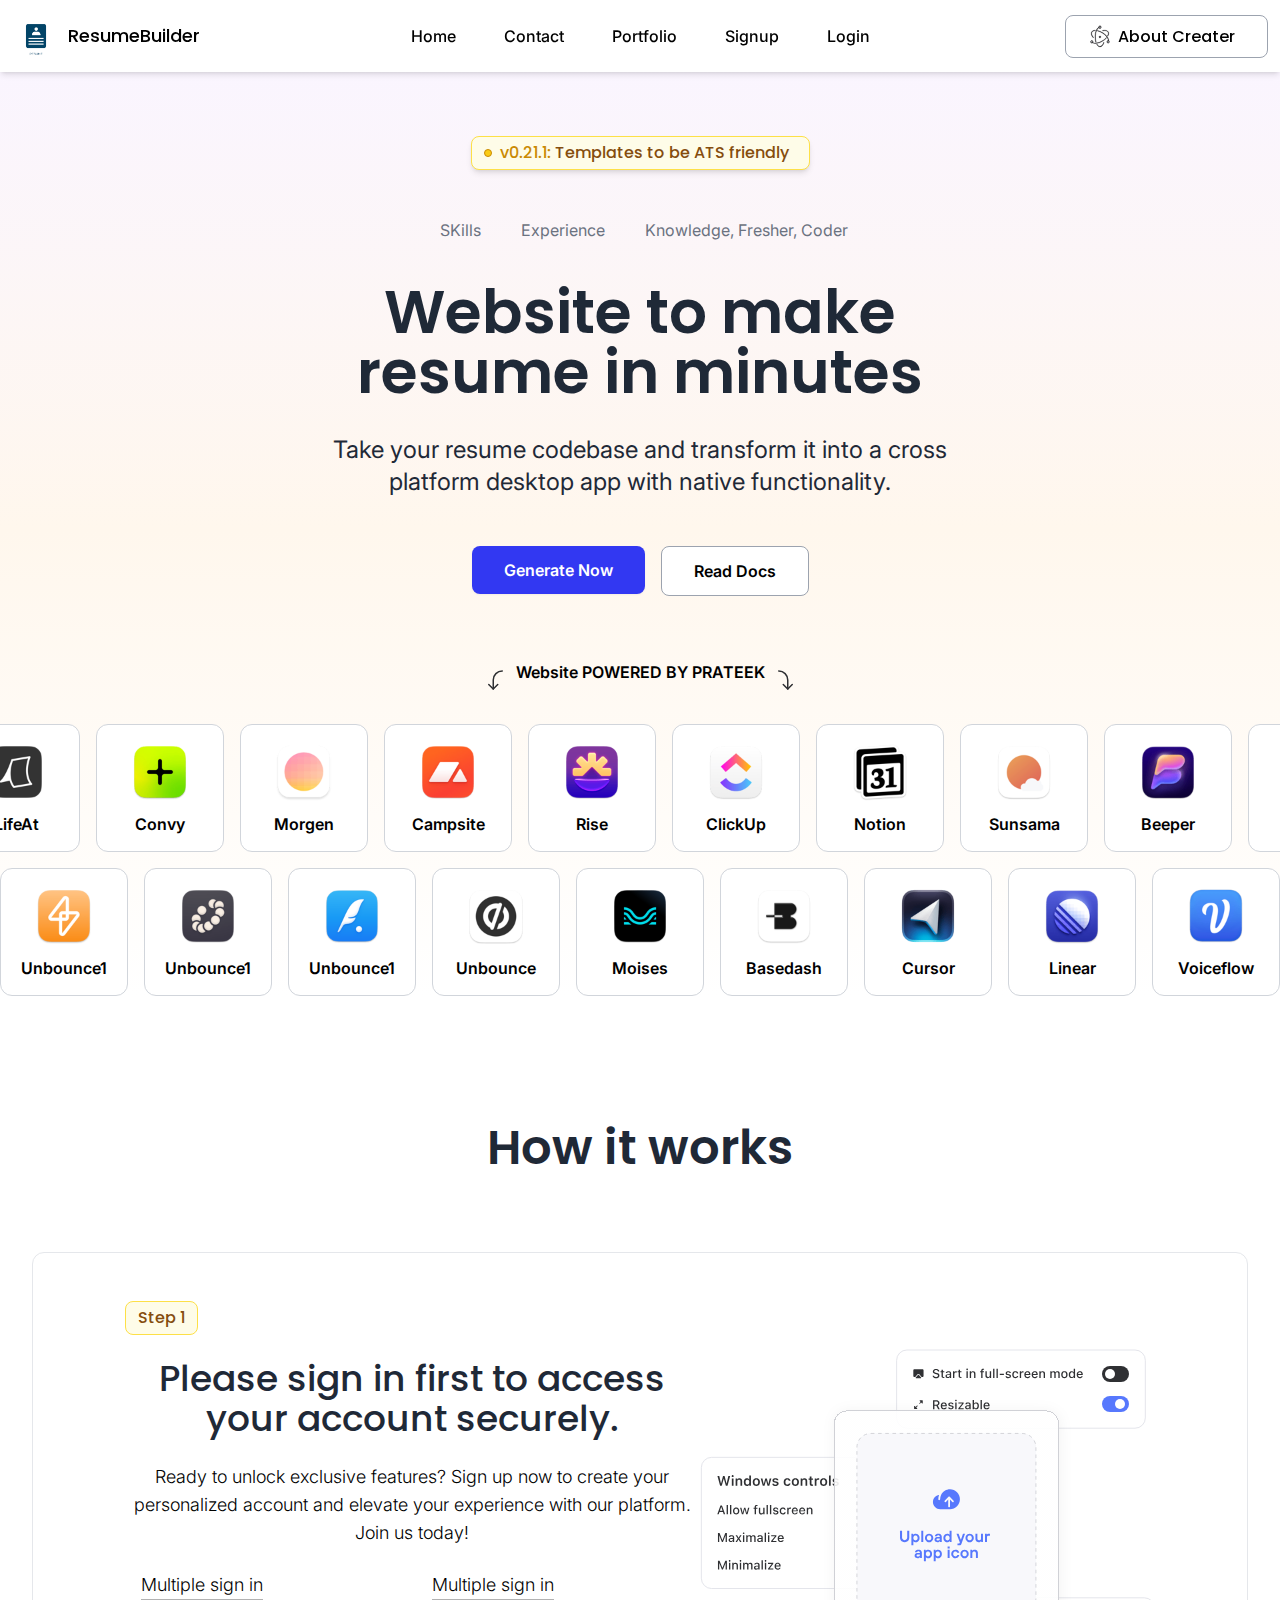
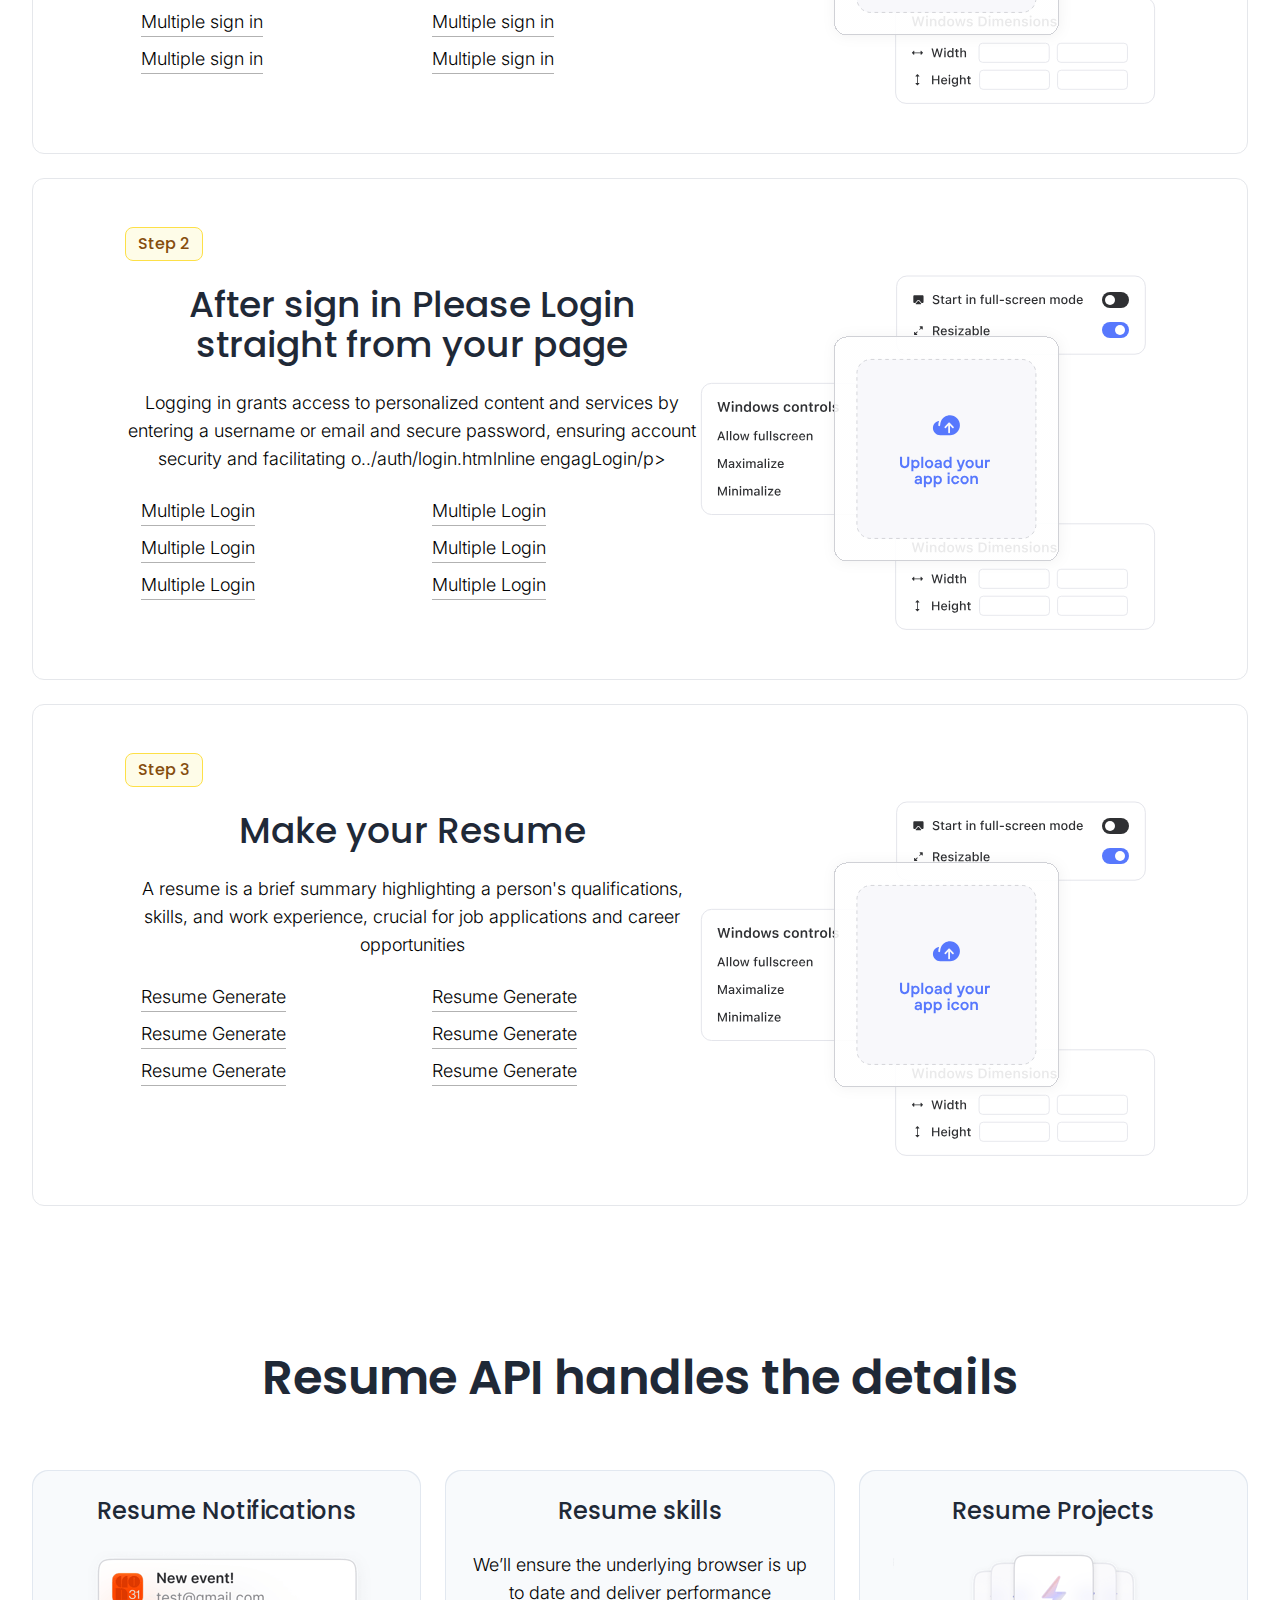
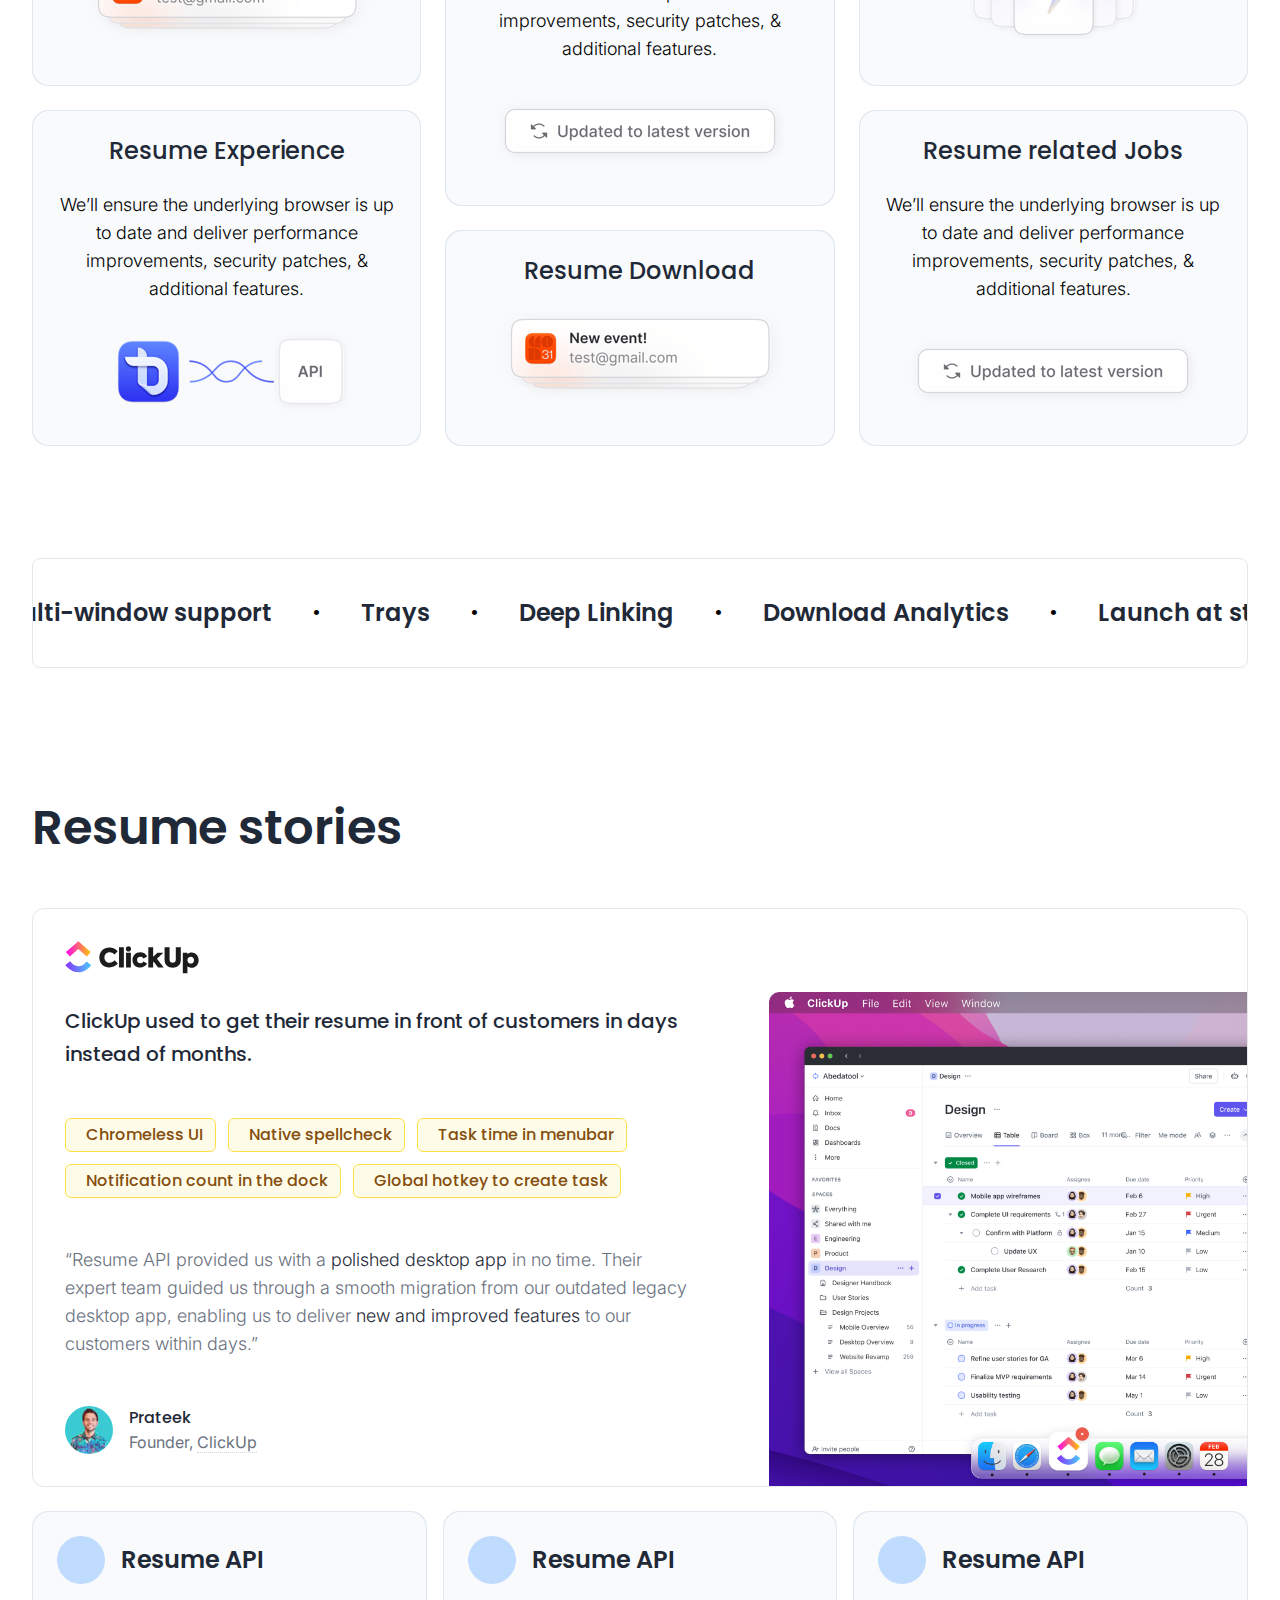
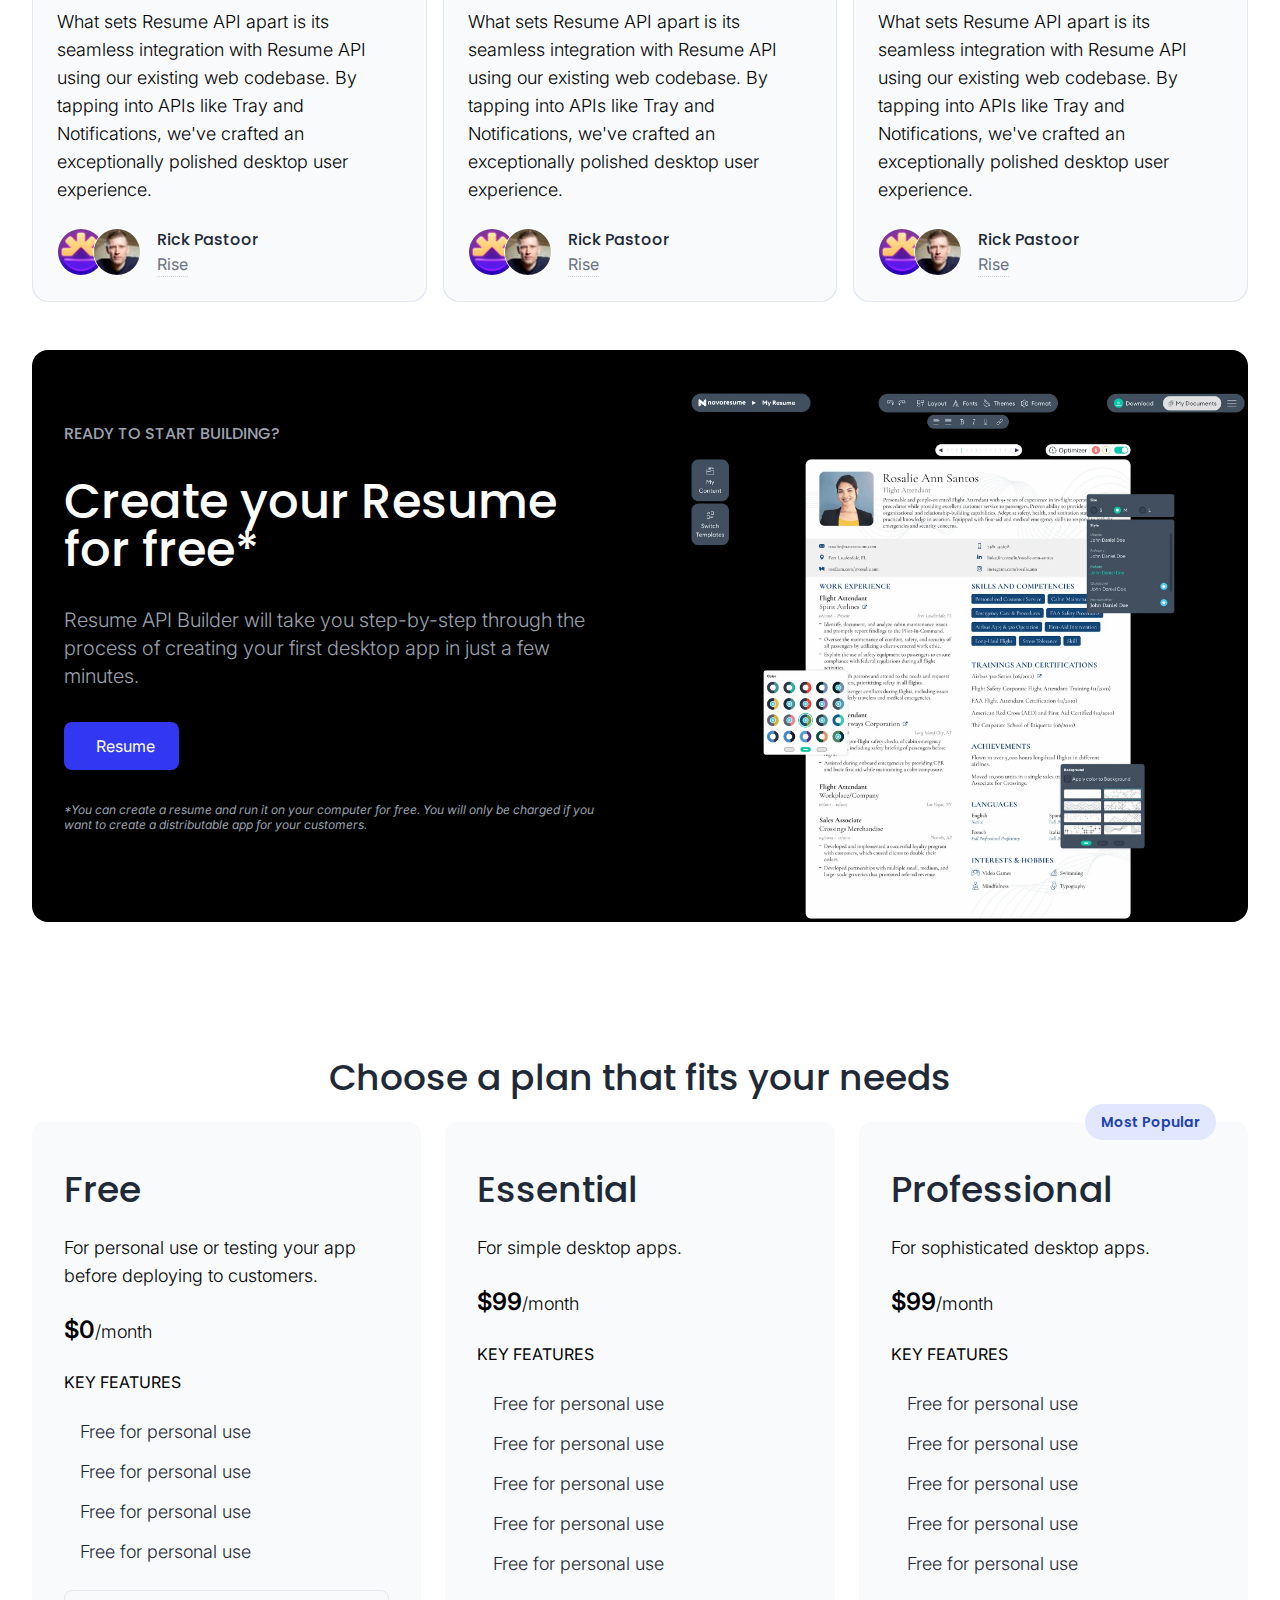
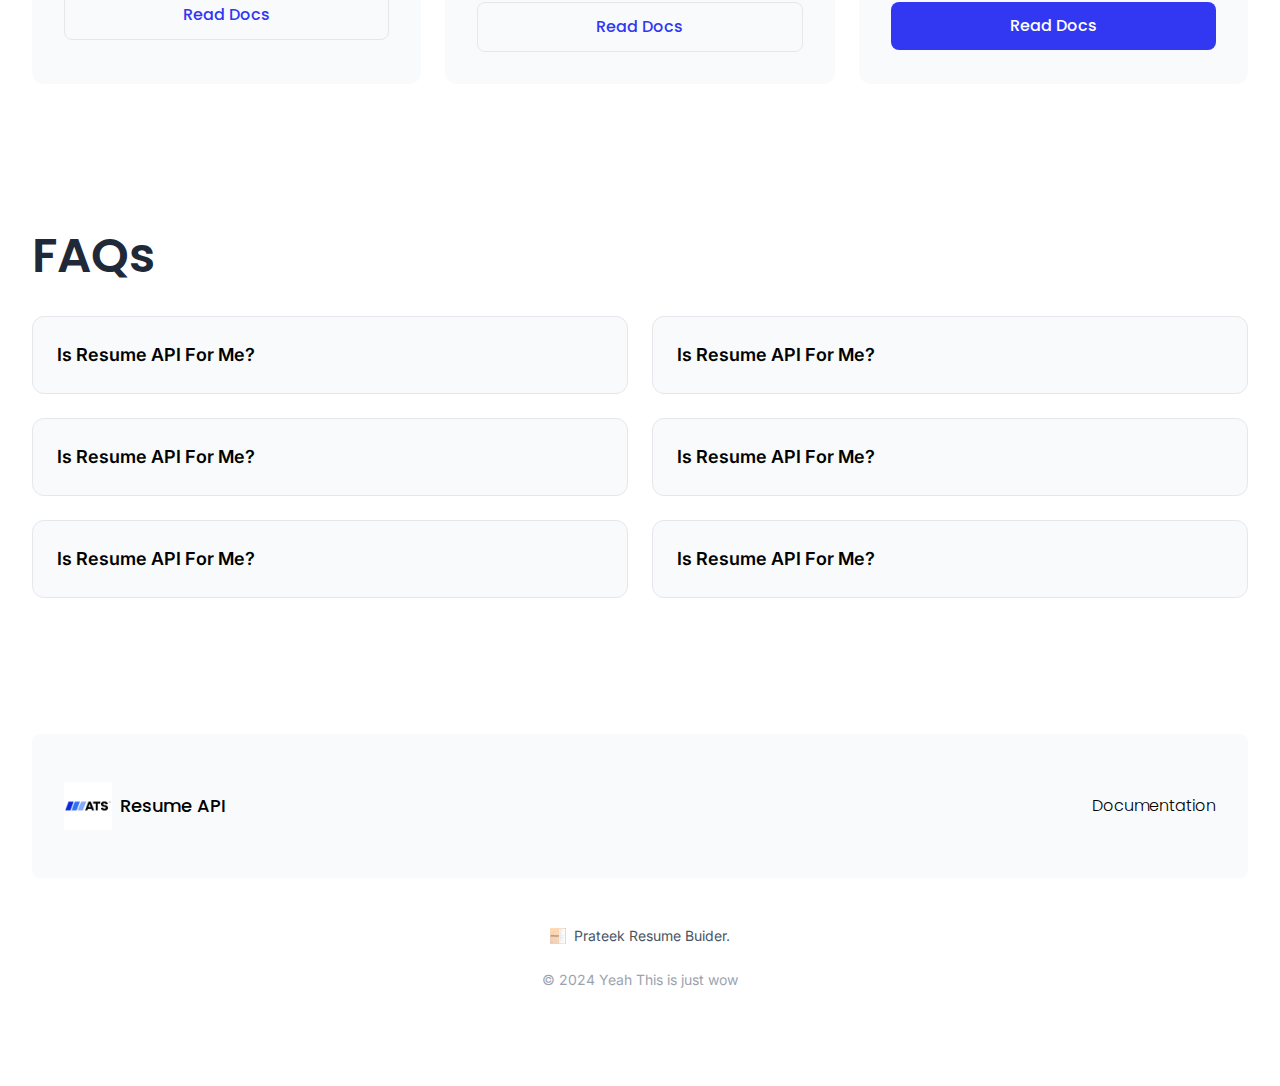
==== commit b0416834: "90%done" ====
--- a/src/index.html
+++ b/src/index.html
@@ -41,7 +41,7 @@
         <div id="nav-bar" class="flex justify-between">
             <a href="#" id="brand" class="flex gap-2 items-center">
                 <img class="object-cover max-w-12 max-h-12" src="./assets/asset 0.png" alt="Logo">
-                <span class="text-lg font-medium font-display">ToDesktop</span>
+                <span class="text-lg font-medium font-display">Resume API</span>
             </a>
             <button class="p-2 md:hidden" onclick="handleMenu()">
                 <i class="fa-solid fa-xmark text-gray-600"></i>
@@ -90,40 +90,40 @@
                 <div id="version-text" class="flex items-center my-6 gap-2 border border-yellow-300 
                 bg-yellow-50 rounded-lg px-3 py-1 w-fit shadow-md hover:shadow-lg hover:-translate-y-1 transition group">
                     <div class="w-2 h-2 bg-yellow-400 rounded-full border border-yellow-600"></div>
-                    <p class="font-display font-medium text-yellow-600">v0.21.1: <span class="text-yellow-800">Find-in-page bug fixes</span></p>
+                    <p class="font-display font-medium text-yellow-600">v0.21.1: <span class="text-yellow-800">Templates to be ATS friendly</span></p>
                     <i class="fa-solid fa-arrow-right text-yellow-600 group-hover:translate-x-1 transition duration-300"></i>
                 </div>
                 <div id="hero-features" class="hidden sm:flex gap-8 my-6">
                     <div class="flex justify-center gap-2 items-center text-gray-500">
                         <i class="fa-regular fa-file-code text-sm"></i>
-                        <p>Code Optional</p>
+                        <p>SKills</p>
                     </div>
                     <div class="flex justify-center gap-2 items-center text-gray-500">
                         <i class="fa-solid fa-hand-back-fist"></i>
-                        <p>Drag & drop builder</p>
+                        <p>Experience</p>
                     </div>
                     <div class="flex justify-center gap-2 items-center text-gray-500">
                         <i class="fa-solid fa-laptop"></i>
-                        <p>Windows, Mac, Linux</p>
-                    </div>
-                </div>
-                <h1 class="text-4xl font-semibold leading-snug mt-4 sm:text-6xl">Web app to desktop app in minutes</h1>
-                <p class="text-xl mt-4 sm:text-2xl sm:mt-8 text-gray-800">Take your web app codebase and transform it into a cross platform desktop app with native functionality.</p>
+                        <p>Knowledge, Fresher, Coder</p>
+                    </div>
+                </div>
+                <h1 class="text-4xl font-semibold leading-snug mt-4 sm:text-6xl">Website to make resume in minutes</h1>
+                <p class="text-xl mt-4 sm:text-2xl sm:mt-8 text-gray-800">Take your resume codebase and transform it into a cross platform desktop app with native functionality.</p>
                 <div id="buttons-container" class="mt-12 flex gap-4 flex-col sm:flex-row">
-                    <button class="px-8 py-3 font-semibold rounded-lg text-white bg-primary shadow-sm hover:bg-opacity-90">Download now</button>
-                    <button class="px-8 py-3 font-semibold rounded-lg bg-white border border-gray-400 hover:border-gray-800">Read Docs</button>
+                   <a href="../auth/signup.html"> <button class="px-8 py-3 font-semibold rounded-lg text-white bg-primary shadow-sm hover:bg-opacity-90">Generate Now</button></a>
+                   <a href="https://www.careereducation.columbia.edu/resources/resumes-impact-creating-strong-bullet-points"> <button class="px-8 py-3 font-semibold rounded-lg bg-white border border-gray-400 hover:border-gray-800">Read Docs</button></a>
                 </div>
            </div>
            <div id="companies-container" class="flex flex-col gap-10">
                 <div id="companies-title" class="flex justify-center gap-2">
                     <img class="translate-y-2" src="./assets/asset 2.svg" alt="">
-                    <span class="font-semibold">APPS POWERED BY TODESKTOP</span>
+                    <span class="font-semibold">Website POWERED BY PRATEEK</span>
                     <img class="-scale-x-100 translate-y-2" src="./assets/asset 2.svg" alt="">
                 </div>
                 <div id="lines-group" class="flex flex-col gap-4">
                     <div id="line1" class="flex gap-4 w-screen -translate-x-48 transition-transform ease-linear">
                         <div class="flex flex-col justify-center gap-2 items-center min-w-24 min-h-24 bg-white rounded-xl border border-gray-300 md:min-h-32 md:min-w-32">
-                            <img src="./assets/asset 3.png" class="w-12 h-12 md:w-16 md:h-16" alt="">
+                            <img src="../assets/asset 3.png" class="w-12 h-12 md:w-16 md:h-16" alt="">
                             <span class="text-[12px] font-semibold lg:text-[16px]">Unbounce1</span>
                         </div>
                         <div class="flex flex-col justify-center gap-2 items-center min-w-24 min-h-24 bg-white rounded-xl border border-gray-300 md:min-h-32 md:min-w-32">
@@ -281,32 +281,32 @@
             <div id="step1" class="rounded-xl border px-8 py-12 flex flex-col lg:flex-row justify-center">
                 <div class="flex flex-col gap-6 lg:w-1/2">
                     <span class="border border-yellow-300 bg-yellow-50 text-yellow-800 w-fit px-3 py-1 rounded-lg font-medium font-display">Step 1</span>
-                    <h3 class="text-4xl">Bootstrap straight from your web app</h3>
-                    <p class="text-lg font-light">Copy and paste your web app url into ToDesktop. Customise your app design, app icon and window frame UI with no code.</p>
+                    <h3 class="text-4xl">Please sign in first to access your account securely.</h3>
+                    <p class="text-lg font-light">Ready to unlock exclusive features? Sign up now to create your personalized account and elevate your experience with our platform. Join us today!</p>
                     <ul class="grid grid-cols-2 gap-2">
                         <li class="flex gap-4">
                             <i class="fa-solid fa-check text-gray-500"></i>
-                            <a class="text-lg font-light border-b border-black border-opacity-30 hover:border-opacity-80" href="">Multiple windows</a>
-                        </li>
-                        <li class="flex gap-4">
-                            <i class="fa-solid fa-check text-gray-500"></i>
-                            <a class="text-lg font-light border-b border-black border-opacity-30 hover:border-opacity-80" href="">Multiple windows</a>
-                        </li>
-                        <li class="flex gap-4">
-                            <i class="fa-solid fa-check text-gray-500"></i>
-                            <a class="text-lg font-light border-b border-black border-opacity-30 hover:border-opacity-80" href="">Multiple windows</a>
-                        </li>
-                        <li class="flex gap-4">
-                            <i class="fa-solid fa-check text-gray-500"></i>
-                            <a class="text-lg font-light border-b border-black border-opacity-30 hover:border-opacity-80" href="">Multiple windows</a>
-                        </li>
-                        <li class="flex gap-4">
-                            <i class="fa-solid fa-check text-gray-500"></i>
-                            <a class="text-lg font-light border-b border-black border-opacity-30 hover:border-opacity-80" href="">Multiple windows</a>
-                        </li>
-                        <li class="flex gap-4">
-                            <i class="fa-solid fa-check text-gray-500"></i>
-                            <a class="text-lg font-light border-b border-black border-opacity-30 hover:border-opacity-80" href="">Multiple windows</a>
+                            <a class="text-lg font-light border-b border-black border-opacity-30 hover:border-opacity-80" href="../auth/signup.html">Multiple sign in</a>
+                        </li>
+                        <li class="flex gap-4">
+                            <i class="fa-solid fa-check text-gray-500"></i>
+                            <a class="text-lg font-light border-b border-black border-opacity-30 hover:border-opacity-80" href="../auth/signup.html">Multiple sign in</a>
+                        </li>
+                        <li class="flex gap-4">
+                            <i class="fa-solid fa-check text-gray-500"></i>
+                            <a class="text-lg font-light border-b border-black border-opacity-30 hover:border-opacity-80" href="../auth/signup.html">Multiple sign in</a>
+                        </li>
+                        <li class="flex gap-4">
+                            <i class="fa-solid fa-check text-gray-500"></i>
+                            <a class="text-lg font-light border-b border-black border-opacity-30 hover:border-opacity-80" href="../auth/signup.html">Multiple sign in</a>
+                        </li>
+                        <li class="flex gap-4">
+                            <i class="fa-solid fa-check text-gray-500"></i>
+                            <a class="text-lg font-light border-b border-black border-opacity-30 hover:border-opacity-80" href="../auth/signup.html">Multiple sign in</a>
+                        </li>
+                        <li class="flex gap-4">
+                            <i class="fa-solid fa-check text-gray-500"></i>
+                            <a class="text-lg font-light border-b border-black border-opacity-30 hover:border-opacity-80" href="../auth/signup.html">Multiple sign in</a>
                         </li>
                     </ul>
                 </div>
@@ -317,32 +317,32 @@
             <div id="step2" class="rounded-xl border px-8 py-12 flex flex-col lg:flex-row justify-center">
                 <div class="flex flex-col gap-6 lg:w-1/2">
                     <span class="border border-yellow-300 bg-yellow-50 text-yellow-800 w-fit px-3 py-1 rounded-lg font-medium font-display">Step 2</span>
-                    <h3 class="text-4xl">Bootstrap straight from your web app</h3>
-                    <p class="text-lg font-light">Copy and paste your web app url into ToDesktop. Customise your app design, app icon and window frame UI with no code.</p>
+                    <h3 class="text-4xl">After sign in Please Login straight from your page</h3>
+                    <p class="text-lg font-light">Logging in grants access to personalized content and services by entering a username or email and secure password, ensuring account security and facilitating o../auth/login.htmlnline engagLogin/p>
                     <ul class="grid grid-cols-2 gap-2">
                         <li class="flex gap-4">
                             <i class="fa-solid fa-check text-gray-500"></i>
-                            <a class="text-lg font-light border-b border-black border-opacity-30 hover:border-opacity-80" href="">Multiple windows</a>
-                        </li>
-                        <li class="flex gap-4">
-                            <i class="fa-solid fa-check text-gray-500"></i>
-                            <a class="text-lg font-light border-b border-black border-opacity-30 hover:border-opacity-80" href="">Multiple windows</a>
-                        </li>
-                        <li class="flex gap-4">
-                            <i class="fa-solid fa-check text-gray-500"></i>
-                            <a class="text-lg font-light border-b border-black border-opacity-30 hover:border-opacity-80" href="">Multiple windows</a>
-                        </li>
-                        <li class="flex gap-4">
-                            <i class="fa-solid fa-check text-gray-500"></i>
-                            <a class="text-lg font-light border-b border-black border-opacity-30 hover:border-opacity-80" href="">Multiple windows</a>
-                        </li>
-                        <li class="flex gap-4">
-                            <i class="fa-solid fa-check text-gray-500"></i>
-                            <a class="text-lg font-light border-b border-black border-opacity-30 hover:border-opacity-80" href="">Multiple windows</a>
-                        </li>
-                        <li class="flex gap-4">
-                            <i class="fa-solid fa-check text-gray-500"></i>
-                            <a class="text-lg font-light border-b border-black border-opacity-30 hover:border-opacity-80" href="">Multiple windows</a>
+                            <a class="text-lg font-light border-b border-black border-opacity-30 hover:border-opacity-80" href="../auth/login.html">Multiple Login</a>
+                        </li>
+                        <li class="flex gap-4">
+                            <i class="fa-solid fa-check text-gray-500"></i>
+                            <a class="text-lg font-light border-b border-black border-opacity-30 hover:border-opacity-80" href="../auth/login.html">Multiple Login</a>
+                        </li>
+                        <li class="flex gap-4">
+                            <i class="fa-solid fa-check text-gray-500"></i>
+                            <a class="text-lg font-light border-b border-black border-opacity-30 hover:border-opacity-80" href="../auth/login.html">Multiple Login</a>
+                        </li>
+                        <li class="flex gap-4">
+                            <i class="fa-solid fa-check text-gray-500"></i>
+                            <a class="text-lg font-light border-b border-black border-opacity-30 hover:border-opacity-80" href="../auth/login.html">Multiple Login</a>
+                        </li>
+                        <li class="flex gap-4">
+                            <i class="fa-solid fa-check text-gray-500"></i>
+                            <a class="text-lg font-light border-b border-black border-opacity-30 hover:border-opacity-80" href="../auth/login.html">Multiple Login</a>
+                        </li>
+                        <li class="flex gap-4">
+                            <i class="fa-solid fa-check text-gray-500"></i>
+                            <a class="text-lg font-light border-b border-black border-opacity-30 hover:border-opacity-80" href="../auth/login.html">Multiple Login</a>
                         </li>
                     </ul>
                 </div>
@@ -353,32 +353,32 @@
             <div id="step3" class="rounded-xl border px-8 py-12 flex flex-col lg:flex-row justify-center w-[80vw]">
                 <div class="flex flex-col gap-6 lg:w-1/2">
                     <span class="border border-yellow-300 bg-yellow-50 text-yellow-800 w-fit px-3 py-1 rounded-lg font-medium font-display">Step 3</span>
-                    <h3 class="text-4xl">Bootstrap straight from your web app</h3>
-                    <p class="text-lg font-light">Copy and paste your web app url into ToDesktop. Customise your app design, app icon and window frame UI with no code.</p>
+                    <h3 class="text-4xl">Make your Resume</h3>
+                    <p class="text-lg font-light"> A resume is a brief summary highlighting a person's qualifications, skills, and work experience, crucial for job applications and career opportunities</p>
                     <ul class="grid grid-cols-2 gap-2">
                         <li class="flex gap-4">
                             <i class="fa-solid fa-check text-gray-500"></i>
-                            <a class="text-lg font-light border-b border-black border-opacity-30 hover:border-opacity-80" href="">Multiple windows</a>
-                        </li>
-                        <li class="flex gap-4">
-                            <i class="fa-solid fa-check text-gray-500"></i>
-                            <a class="text-lg font-light border-b border-black border-opacity-30 hover:border-opacity-80" href="">Multiple windows</a>
-                        </li>
-                        <li class="flex gap-4">
-                            <i class="fa-solid fa-check text-gray-500"></i>
-                            <a class="text-lg font-light border-b border-black border-opacity-30 hover:border-opacity-80" href="">Multiple windows</a>
-                        </li>
-                        <li class="flex gap-4">
-                            <i class="fa-solid fa-check text-gray-500"></i>
-                            <a class="text-lg font-light border-b border-black border-opacity-30 hover:border-opacity-80" href="">Multiple windows</a>
-                        </li>
-                        <li class="flex gap-4">
-                            <i class="fa-solid fa-check text-gray-500"></i>
-                            <a class="text-lg font-light border-b border-black border-opacity-30 hover:border-opacity-80" href="">Multiple windows</a>
-                        </li>
-                        <li class="flex gap-4">
-                            <i class="fa-solid fa-check text-gray-500"></i>
-                            <a class="text-lg font-light border-b border-black border-opacity-30 hover:border-opacity-80" href="">Multiple windows</a>
+                            <a class="text-lg font-light border-b border-black border-opacity-30 hover:border-opacity-80" href="../auth/login.html">Resume Generate</a>
+                        </li>
+                        <li class="flex gap-4">
+                            <i class="fa-solid fa-check text-gray-500"></i>
+                            <a class="text-lg font-light border-b border-black border-opacity-30 hover:border-opacity-80" href="../auth/login.html">Resume Generate</a>
+                        </li>
+                        <li class="flex gap-4">
+                            <i class="fa-solid fa-check text-gray-500"></i>
+                            <a class="text-lg font-light border-b border-black border-opacity-30 hover:border-opacity-80" href="../auth/login.html">Resume Generate</a>
+                        </li>
+                        <li class="flex gap-4">
+                            <i class="fa-solid fa-check text-gray-500"></i>
+                            <a class="text-lg font-light border-b border-black border-opacity-30 hover:border-opacity-80" href="../auth/login.html">Resume Generate</a>
+                        </li>
+                        <li class="flex gap-4">
+                            <i class="fa-solid fa-check text-gray-500"></i>
+                            <a class="text-lg font-light border-b border-black border-opacity-30 hover:border-opacity-80" href="../auth/login.html">Resume Generate</a>
+                        </li>
+                        <li class="flex gap-4">
+                            <i class="fa-solid fa-check text-gray-500"></i>
+                            <a class="text-lg font-light border-b border-black border-opacity-30 hover:border-opacity-80" href="../auth/login.html">Resume Generate</a>
                         </li>
                     </ul>
                 </div>
@@ -389,44 +389,44 @@
         </div>
 
         <!-- Bento Grid -->
-        <div id="bento-grid" class="container">
-            <h2 class="text-5xl sm:font-semibold mb-14 max-w-2xl leading-normal">ToDesktop handles the details</h2>
+        <div id="bento-grid" class="container ">
+            <h2 class="text-5xl sm:font-semibold mb-14  leading-normal flex items-center justify-center">Resume API handles the details</h2>
             <div id="grid-container" class="flex flex-col gap-6 lg:grid lg:grid-cols-3" style="grid-auto-rows: 96px;">
                 <div class="row-start-1 row-end-3 group rounded-2xl gradient-hover-outer">
                     <div class="gradient-hover-inner rounded-2xl w-full h-full p-6 flex flex-col gap-6 items-center ">
-                        <h3 class="text-2xl">Native Notifications</h3>
+                        <h3 class="text-2xl">Resume Notifications</h3>
                         <img src="./assets/asset 37.png" alt="">
                     </div>
                 </div>
                 <div class="row-start-1 row-end-4 group rounded-2xl gradient-hover-outer">
                     <div class="rounded-2xl w-full h-full p-6 flex flex-col gap-6 items-center gradient-hover-inner">
-                        <h3 class="text-2xl">Native Notifications</h3>
+                        <h3 class="text-2xl">Resume skills</h3>
                         <p class="text-lg text-center font-light">We’ll ensure the underlying browser is up to date and deliver performance improvements, security patches, & additional features.</p>
                         <img src="./assets/asset 38.png" alt="">
                     </div>
                 </div>
                 <div class="row-start-1 row-end-3 group rounded-2xl gradient-hover-outer">
                     <div class="gradient-hover-inner rounded-2xl w-full h-full p-6 flex flex-col gap-6 items-center gradient-hover-inner">
-                        <h3 class="text-2xl">Native Notifications</h3>
+                        <h3 class="text-2xl">Resume Projects</h3>
                         <img src="./assets/asset 39.png" alt="">
                     </div>
                 </div>
                 <div class="row-start-3 row-end-6 group rounded-2xl gradient-hover-outer">
                     <div class="rounded-2xl w-full h-full p-6 flex flex-col gap-6 items-center gradient-hover-inner">
-                        <h3 class="text-2xl">Native Notifications</h3>
+                        <h3 class="text-2xl">Resume Experience</h3>
                         <p class="text-lg text-center font-light">We’ll ensure the underlying browser is up to date and deliver performance improvements, security patches, & additional features.</p>
                         <img src="./assets/asset 40.png" alt="">
                     </div>
                 </div>
                 <div class="row-start-4 row-end-6 group rounded-2xl gradient-hover-outer">
                     <div class="rounded-2xl w-full h-full p-6 flex flex-col gap-6 items-center gradient-hover-inner">
-                        <h3 class="text-2xl">Native Notifications</h3>
+                        <h3 class="text-2xl">Resume Download</h3>
                         <img src="./assets/asset 37.png" alt="">
                     </div>
                 </div>
                 <div class="row-start-3 row-end-6 group rounded-2xl gradient-hover-outer">
                     <div class="rounded-2xl w-full h-full p-6 flex flex-col gap-6 items-center gradient-hover-inner">
-                        <h3 class="text-2xl">Native Notifications</h3>
+                        <h3 class="text-2xl">Resume related Jobs</h3>
                         <p class="text-lg text-center font-light">We’ll ensure the underlying browser is up to date and deliver performance improvements, security patches, & additional features.</p>
                         <img src="./assets/asset 38.png" alt="">
                     </div>
@@ -463,13 +463,13 @@
 
         <!-- Testimonials -->
         <div id="testimonials" class="container">
-            <h2 class="text-5xl sm:font-semibold mb-14">Customer stories</h2>
+            <h2 class="text-5xl sm:font-semibold mb-14">Resume stories</h2>
             <div class="rounded-xl border flex flex-col lg:flex-row items-end">
                 <div class="flex flex-col gap-12 p-8">
                     <div class="h-4 w-fit">
                         <img src="./assets/asset 44.svg" alt="">
                     </div>
-                    <h3 class="text-xl leading-relaxed">ClickUp used ToDesktop to get their desktop app in front of customers in days instead of months.</h3>
+                    <h3 class="text-xl leading-relaxed">ClickUp used to get their resume in front of customers in days instead of months.</h3>
                     <div id="tag-container" class="flex gap-3 flex-wrap">
                         <div class="flex gap-2 items-center justify-center bg-yellow-50 w-fit border border-yellow-300 px-3 py-1 rounded-md text-yellow-800">
                             <i class="fa-solid fa-check"></i>
@@ -492,14 +492,14 @@
                             <span class="font-display font-medium">Global hotkey to create task</span>
                         </div>
                     </div>
-                    <p class="text-lg font-light text-gray-500">“ToDesktop provided us with a <span class="text-gray-800">polished desktop app</span> in no time. Their expert team guided us through a smooth migration from our outdated legacy desktop app, enabling us to deliver <span class="text-gray-800">new and improved features</span> to our customers within days.”</p>
+                    <p class="text-lg font-light text-gray-500">“Resume API provided us with a <span class="text-gray-800">polished desktop app</span> in no time. Their expert team guided us through a smooth migration from our outdated legacy desktop app, enabling us to deliver <span class="text-gray-800">new and improved features</span> to our customers within days.”</p>
                     <div id="user-card" class="flex gap-4">
                         <div class="w-12">
                             <img src="./assets/asset 45.jpeg" class="rounded-full" alt="">
                         </div>
                         <div class="flex flex-col">
-                            <h3>Zeb Evans</h3>
-                            <p class="text-gray-500">Founder & CEO, <a href="#" class="anchor-hover">ClickUp</a> </p>
+                            <h3>Prateek</h3>
+                            <p class="text-gray-500">Founder, <a href="https://github.com/Prateekyadav01" class="anchor-hover">ClickUp</a> </p>
                         </div>
                     </div>
                 </div>
@@ -514,9 +514,9 @@
                             <div class="w-12 h-12 bg-blue-200 flex items-center justify-center rounded-full">
                                 <i class="fa-solid fa-code text-indigo-800"></i>
                             </div>
-                            <h3 class="text-2xl font-semibold">Native APIs</h3>
-                        </div>
-                        <p class="text-lg font-light">What sets ToDesktop apart is its seamless integration with native APIs using our existing web codebase. By tapping into APIs like Tray and Notifications, we've crafted an exceptionally polished desktop user experience.</p>
+                            <h3 class="text-2xl font-semibold">Resume API</h3>
+                        </div>
+                        <p class="text-lg font-light">What sets Resume API apart is its seamless integration with Resume API using our existing web codebase. By tapping into APIs like Tray and Notifications, we've crafted an exceptionally polished desktop user experience.</p>
                         <div class="flex gap-4">
                             <div class="flex">
                                 <div class="-mr-3 w-12 h-12 flex justify-center items-center rounded-full overflow-hidden border border-white">
@@ -541,9 +541,9 @@
                             <div class="w-12 h-12 bg-blue-200 flex items-center justify-center rounded-full">
                                 <i class="fa-solid fa-code text-indigo-800"></i>
                             </div>
-                            <h3 class="text-2xl font-semibold">Native APIs</h3>
-                        </div>
-                        <p class="text-lg font-light">What sets ToDesktop apart is its seamless integration with native APIs using our existing web codebase. By tapping into APIs like Tray and Notifications, we've crafted an exceptionally polished desktop user experience.</p>
+                            <h3 class="text-2xl font-semibold">Resume API</h3>
+                        </div>
+                        <p class="text-lg font-light">What sets Resume API apart is its seamless integration with Resume API using our existing web codebase. By tapping into APIs like Tray and Notifications, we've crafted an exceptionally polished desktop user experience.</p>
                         <div class="flex gap-4">
                             <div class="flex">
                                 <div class="-mr-3 w-12 h-12 flex justify-center items-center rounded-full overflow-hidden border border-white">
@@ -568,9 +568,9 @@
                             <div class="w-12 h-12 bg-blue-200 flex items-center justify-center rounded-full">
                                 <i class="fa-solid fa-code text-indigo-800"></i>
                             </div>
-                            <h3 class="text-2xl font-semibold">Native APIs</h3>
-                        </div>
-                        <p class="text-lg font-light">What sets ToDesktop apart is its seamless integration with native APIs using our existing web codebase. By tapping into APIs like Tray and Notifications, we've crafted an exceptionally polished desktop user experience.</p>
+                            <h3 class="text-2xl font-semibold">Resume API</h3>
+                        </div>
+                        <p class="text-lg font-light">What sets Resume API apart is its seamless integration with Resume API using our existing web codebase. By tapping into APIs like Tray and Notifications, we've crafted an exceptionally polished desktop user experience.</p>
                         <div class="flex gap-4">
                             <div class="flex">
                                 <div class="-mr-3 w-12 h-12 flex justify-center items-center rounded-full overflow-hidden border border-white">
@@ -593,27 +593,31 @@
             <div class="rounded-2xl flex flex-col bg-black lg:flex-row mt-12 pt-6 lg:pt-10">
                 <div class="flex flex-col gap-4 p-8 lg:flex-1 lg:gap-8">
                     <span class="text-gray-400 font-display font-medium">READY TO START BUILDING?</span>
-                    <h2 class="text-4xl text-white leading-tight lg:text-5xl">Create your desktop app for free*</h2>
-                    <p class="text-lg font-light text-gray-400 lg:text-xl">ToDesktop Builder will take you step-by-step through the process of creating your first desktop app in just a few minutes.</p>
-                    <button class="bg-primary text-white py-3 rounded-lg hover:bg-opacity-90 flex justify-center items-center gap-4">
-                        <i class="fa-solid fa-download "></i>
-                        <span>Download ToDestop Builder</span>
+                    <h2 class="text-4xl text-white leading-tight lg:text-5xl">Create your Resume for free*</h2>
+                    <p class="text-lg font-light text-gray-400 lg:text-xl">Resume API Builder will take you step-by-step through the process of creating your first desktop app in just a few minutes.</p>
+                   <a href="../auth/login.html">
+                    <button class="bg-primary text-white py-3 px-6 rounded-lg hover:bg-opacity-90 flex justify-center items-center gap-2">
+                        <i class="fa-solid fa-download"></i>
+                        <span>Resume</span>
                     </button>
-                    <p class="text-gray-400 text-xs italic leading-tight">*You can create a desktop app and run it on your computer for free. You will only be charged if you want to create a distributable app for your customers.</p>
+                    
+                   </a>
+                    <p class="text-gray-400 text-xs italic leading-tight">*You can create a resume and run it on your computer for free. You will only be charged if you want to create a distributable app for your customers.</p>
                 </div>
                 <div class="lg:w-1/2">
-                    <img src="./assets/asset 46.png" class="pl-12" alt="">
+                    <img src="../images/middleImage.webp" class="pl-12" alt="">
                 </div>
             </div>
         </div>
 
         <!-- Pricing -->
         <div id="pricing" class="container">
-            <h2 class="h2-style">Choose a plan that fits your needs</h2>
+            <h2 class="text-4xl flex items-center justify-center">Choose a plan that fits your needs</h2>
             <div class="flex flex-col lg:flex-row mt-6 gap-6">
                 <div class="border flex-1 rounded-xl px-8 pt-12 pb-8 flex flex-col gap-6 lg:border-none lg:bg-slate-50">
                     <h3 class="text-4xl">Free</h3>
                     <p class="text-lg font-light">For personal use or testing your app before deploying to customers.</p>
+                    <p class="text-lg font-light"><span class="text-2xl font-semibold">$0</span>/month</p>
                     <p class="uppercase">Key Features</p>
                     <ul class="space-y-3">
                         <li class="flex items-center gap-4">
@@ -649,6 +653,10 @@
                         </li>
                         <li class="flex items-center gap-4">
                             <i class="fa-solid fa-check text-gray-500"></i>
+                            <span class="text-lg font-light text-gray-800">Free for personal use</span>
+                        </li>
+                        <li class="flex items-center gap-4">
+                            <i class="fa-solid fa-xmark text-gray-500"></i>
                             <span class="text-lg font-light text-gray-800">Free for personal use</span>
                         </li>
                         <li class="flex items-center gap-4">
@@ -676,6 +684,10 @@
                             <span class="text-lg font-light text-gray-800">Free for personal use</span>
                         </li>
                         <li class="flex items-center gap-4">
+                            <i class="fa-solid fa-xmark text-gray-500"></i>
+                            <span class="text-lg font-light text-gray-800">Free for personal use</span>
+                        </li>
+                        <li class="flex items-center gap-4">
                             <i class="fa-solid fa-check text-gray-500"></i>
                             <span class="text-lg font-light text-gray-800">Free for personal use</span>
                         </li>
@@ -701,56 +713,56 @@
             <div class="grid grid-cols-1 lg:grid-cols-2 mt-6 gap-6 items-start">
                 <div class="group rounded-xl border border-gray-200 bg-gray-50 p-6">
                     <dt class="cursor-pointer flex justify-between items-center" aria-controls="faq-1">
-                        <p class="font-semibold text-lg">Is ToDesktop For Me?</p>
+                        <p class="font-semibold text-lg">Is Resume API For Me?</p>
                         <i class="fa-solid fa-chevron-up -rotate-180 transition-transform"></i>
                     </dt>
                     <dd id="faq-1" class="hidden text-lg font-light mt-6">
-                        <p>That depends! If you would like to distribute your web app to your users as a downloadable desktop app then ToDesktop is for you.</p>
+                        <p>That depends! If you would like to distribute your web app to your users as a downloadable desktop app then Resume API is for you.</p>
                     </dd>
                 </div>
                 <div class="group cursor-pointer rounded-xl border border-gray-200 bg-gray-50 p-6">
                     <dt class="flex justify-between items-center" aria-controls="faq-2">
-                        <p class="font-semibold text-lg">Is ToDesktop For Me?</p>
+                        <p class="font-semibold text-lg">Is Resume API For Me?</p>
                         <i class="fa-solid fa-chevron-up -rotate-180 transition-transform"></i>
                     </dt>
                     <dd id="faq-2" class="hidden text-lg font-light mt-6">
-                        <p>That depends! If you would like to distribute your web app to your users as a downloadable desktop app then ToDesktop is for you.</p>
+                        <p>That depends! If you would like to distribute your web app to your users as a downloadable desktop app then Resume API is for you.</p>
                     </dd>
                 </div>
                 <div class="group rounded-xl border border-gray-200 bg-gray-50 p-6">
                     <dt class="cursor-pointer flex justify-between items-center" aria-controls="faq-3">
-                        <p class="font-semibold text-lg">Is ToDesktop For Me?</p>
+                        <p class="font-semibold text-lg">Is Resume API For Me?</p>
                         <i class="fa-solid fa-chevron-up -rotate-180 transition-transform"></i>
                     </dt>
                     <dd id="faq-3" class="hidden text-lg font-light mt-6">
-                        <p>That depends! If you would like to distribute your web app to your users as a downloadable desktop app then ToDesktop is for you.</p>
+                        <p>That depends! If you would like to distribute your web app to your users as a downloadable desktop app then Resume API is for you.</p>
                     </dd>
                 </div>
                 <div class="group cursor-pointer rounded-xl border border-gray-200 bg-gray-50 p-6">
                     <dt class="flex justify-between items-center" aria-controls="faq-4">
-                        <p class="font-semibold text-lg">Is ToDesktop For Me?</p>
+                        <p class="font-semibold text-lg">Is Resume API For Me?</p>
                         <i class="fa-solid fa-chevron-up -rotate-180 transition-transform"></i>
                     </dt>
                     <dd id="faq-4" class="hidden text-lg font-light mt-6">
-                        <p>That depends! If you would like to distribute your web app to your users as a downloadable desktop app then ToDesktop is for you.</p>
+                        <p>That depends! If you would like to distribute your web app to your users as a downloadable desktop app then Resume API is for you.</p>
                     </dd>
                 </div>
                 <div class="group rounded-xl border border-gray-200 bg-gray-50 p-6">
                     <dt class="cursor-pointer flex justify-between items-center" aria-controls="faq-5">
-                        <p class="font-semibold text-lg">Is ToDesktop For Me?</p>
+                        <p class="font-semibold text-lg">Is Resume API For Me?</p>
                         <i class="fa-solid fa-chevron-up -rotate-180 transition-transform"></i>
                     </dt>
                     <dd id="faq-5" class="hidden text-lg font-light mt-6">
-                        <p>That depends! If you would like to distribute your web app to your users as a downloadable desktop app then ToDesktop is for you.</p>
+                        <p>That depends! If you would like to distribute your web app to your users as a downloadable desktop app then Resume API is for you.</p>
                     </dd>
                 </div>
                 <div class="group cursor-pointer rounded-xl border border-gray-200 bg-gray-50 p-6">
                     <dt class="flex justify-between items-center" aria-controls="faq-6">
-                        <p class="font-semibold text-lg">Is ToDesktop For Me?</p>
+                        <p class="font-semibold text-lg">Is Resume API For Me?</p>
                         <i class="fa-solid fa-chevron-up -rotate-180 transition-transform"></i>
                     </dt>
                     <dd id="faq-6" class="hidden text-lg font-light mt-6">
-                        <p>That depends! If you would like to distribute your web app to your users as a downloadable desktop app then ToDesktop is for you.</p>
+                        <p>That depends! If you would like to distribute your web app to your users as a downloadable desktop app then Resume API is for you.</p>
                     </dd>
                 </div>
             </div>
@@ -768,7 +780,7 @@
             </div>
             <a href="#" id="brand" class="flex gap-2 items-center flex-1">
                 <img class="object-cover max-w-12 max-h-12" src="../images/footer1.png" alt="Logo">
-                <span class="text-lg font-medium font-display">ToDesktop</span>
+                <span class="text-lg font-medium font-display">Resume API</span>
             </a>
         </div>
         <div id="sub-footer" class="flex flex-col gap-6 items-center justify-center my-12">
@@ -779,6 +791,8 @@
             <p class="text-sm text-gray-400">© 2024 Yeah This is just wow</p>
         </div>
     </footer>
+
+
       
     <script src="index.js"></script>
 </body>
